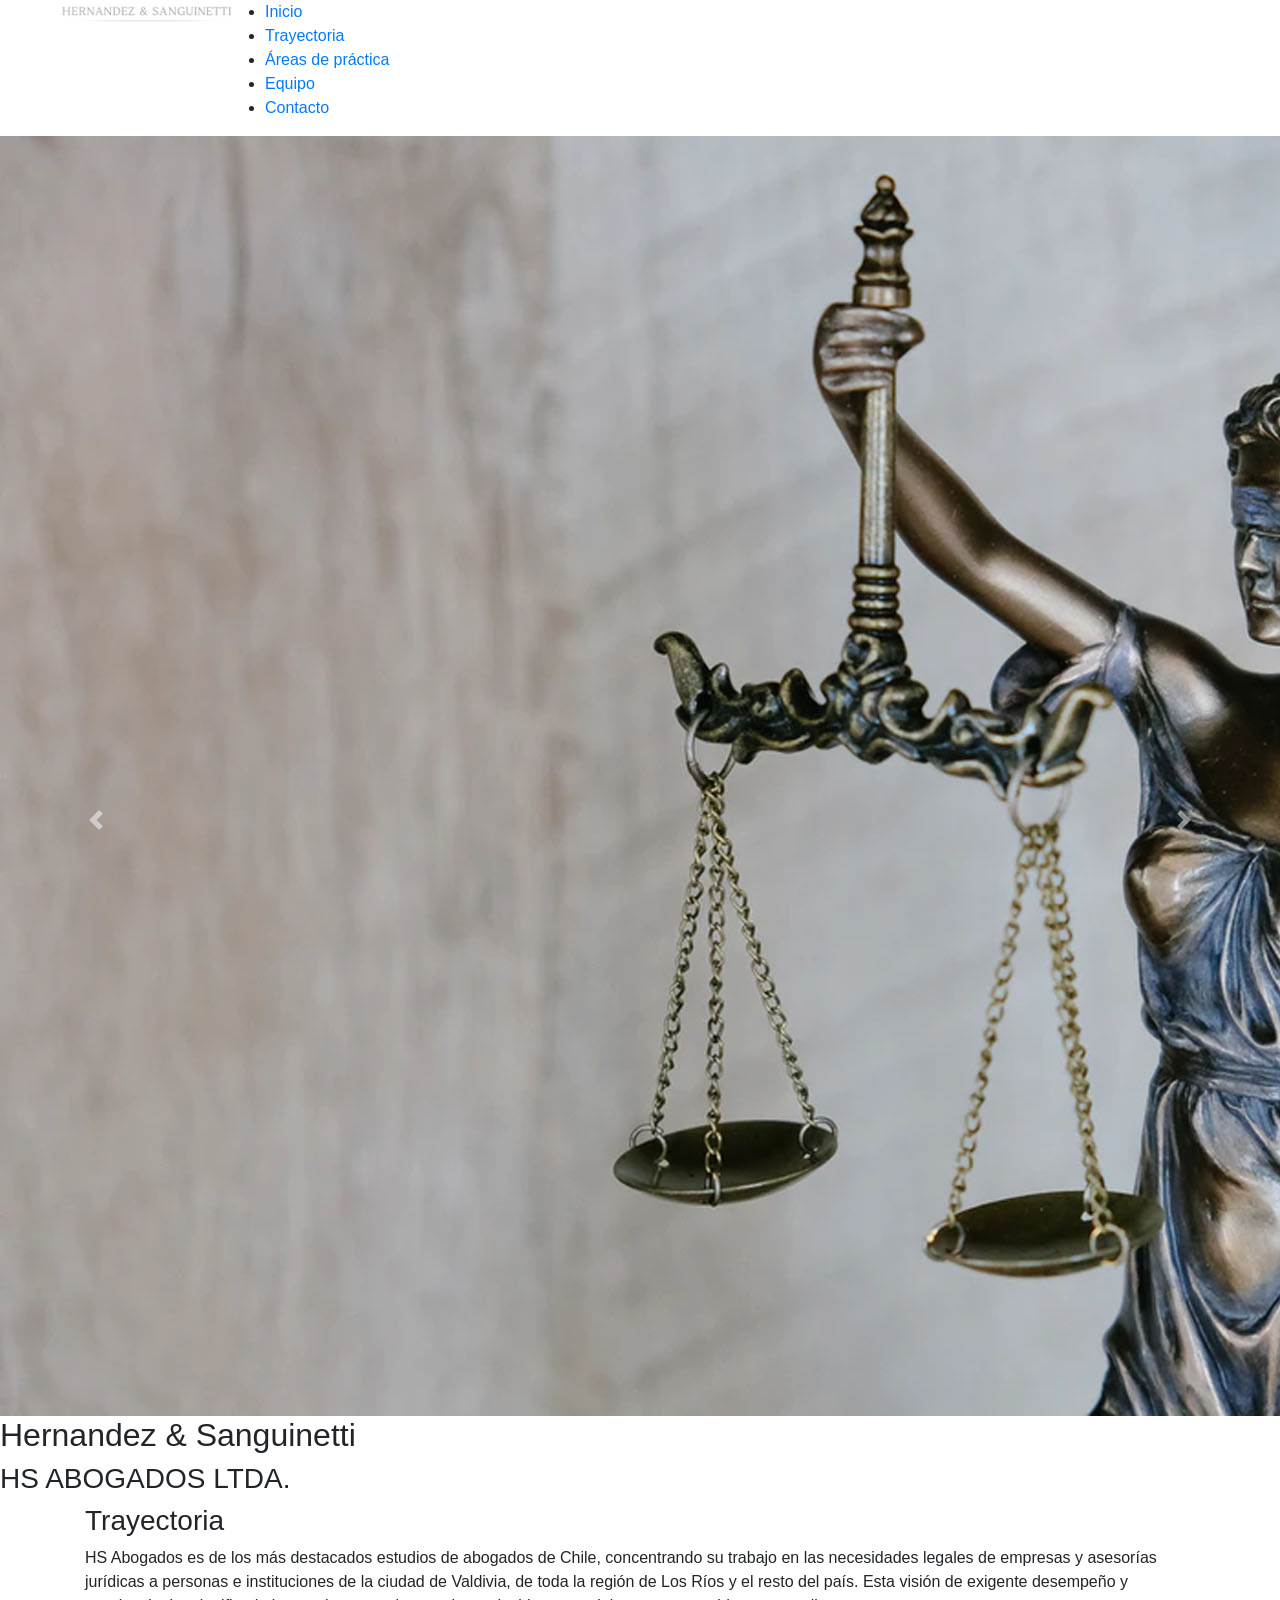
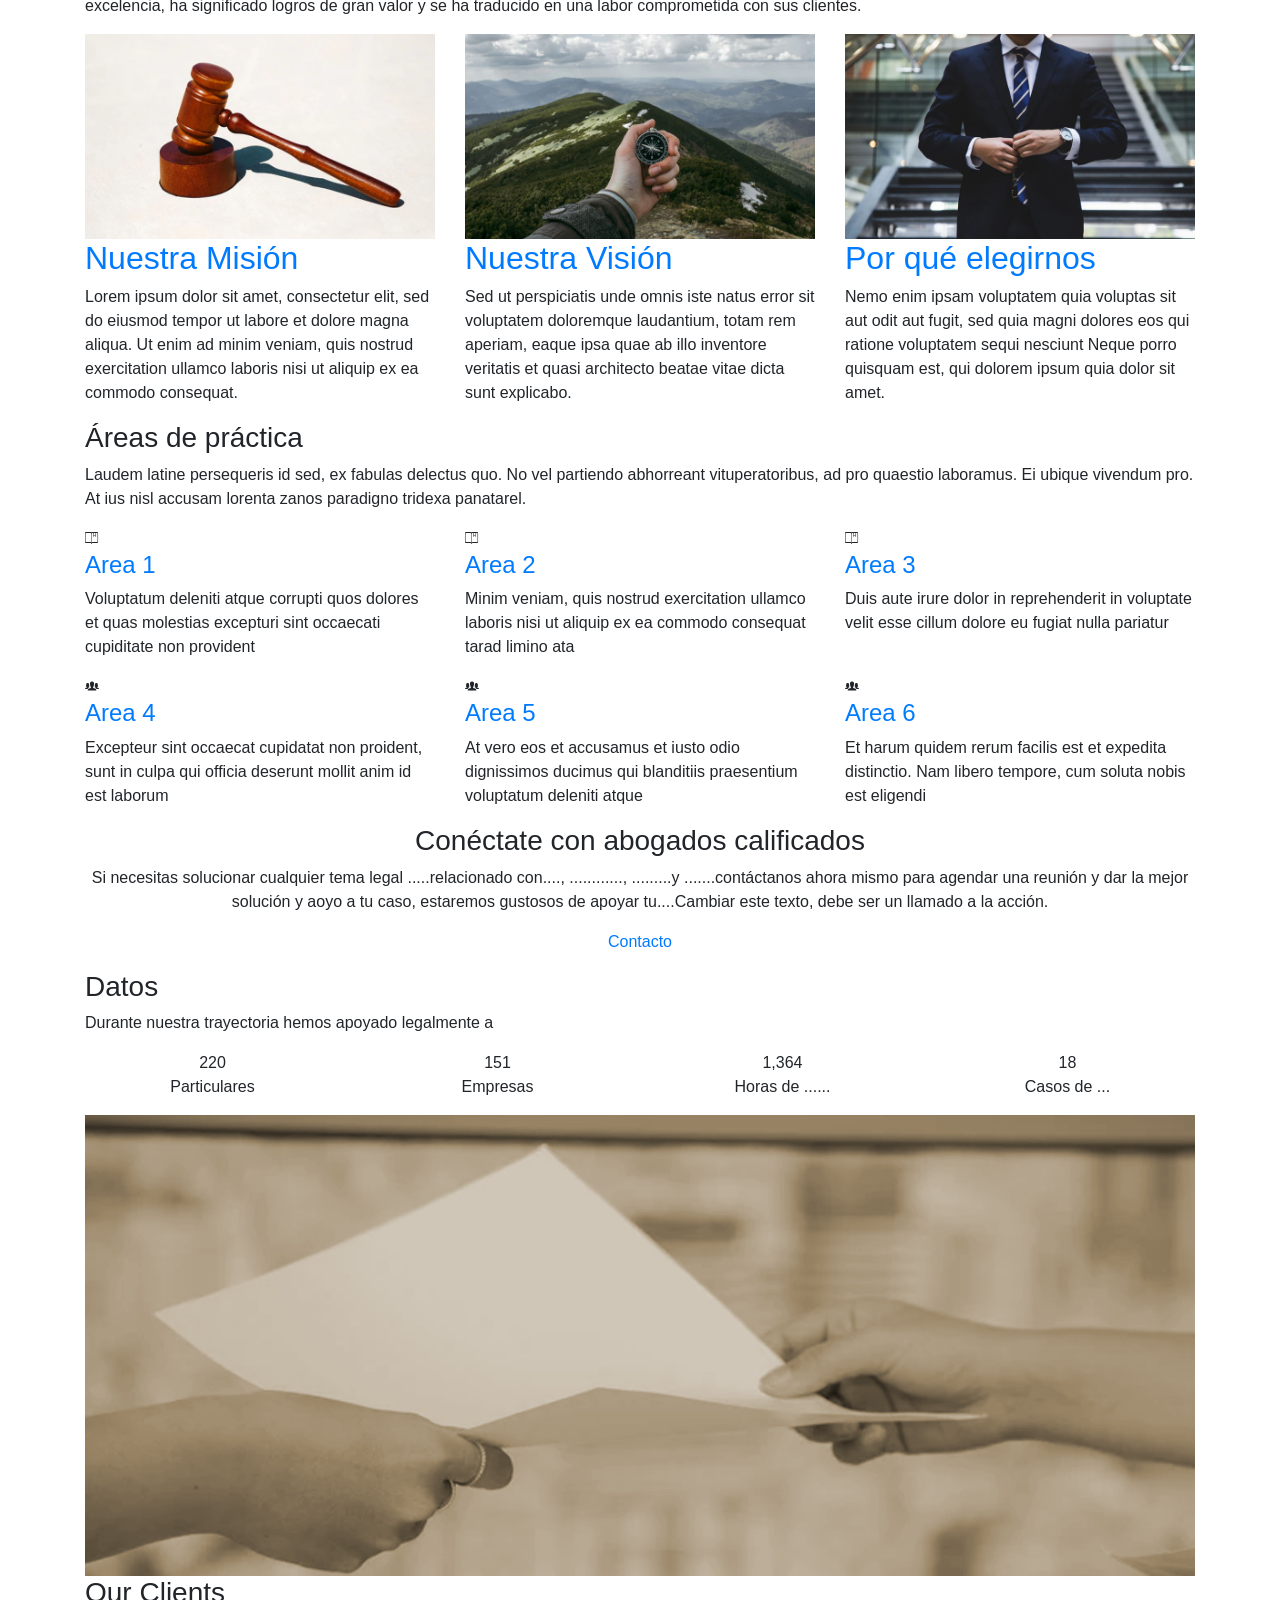
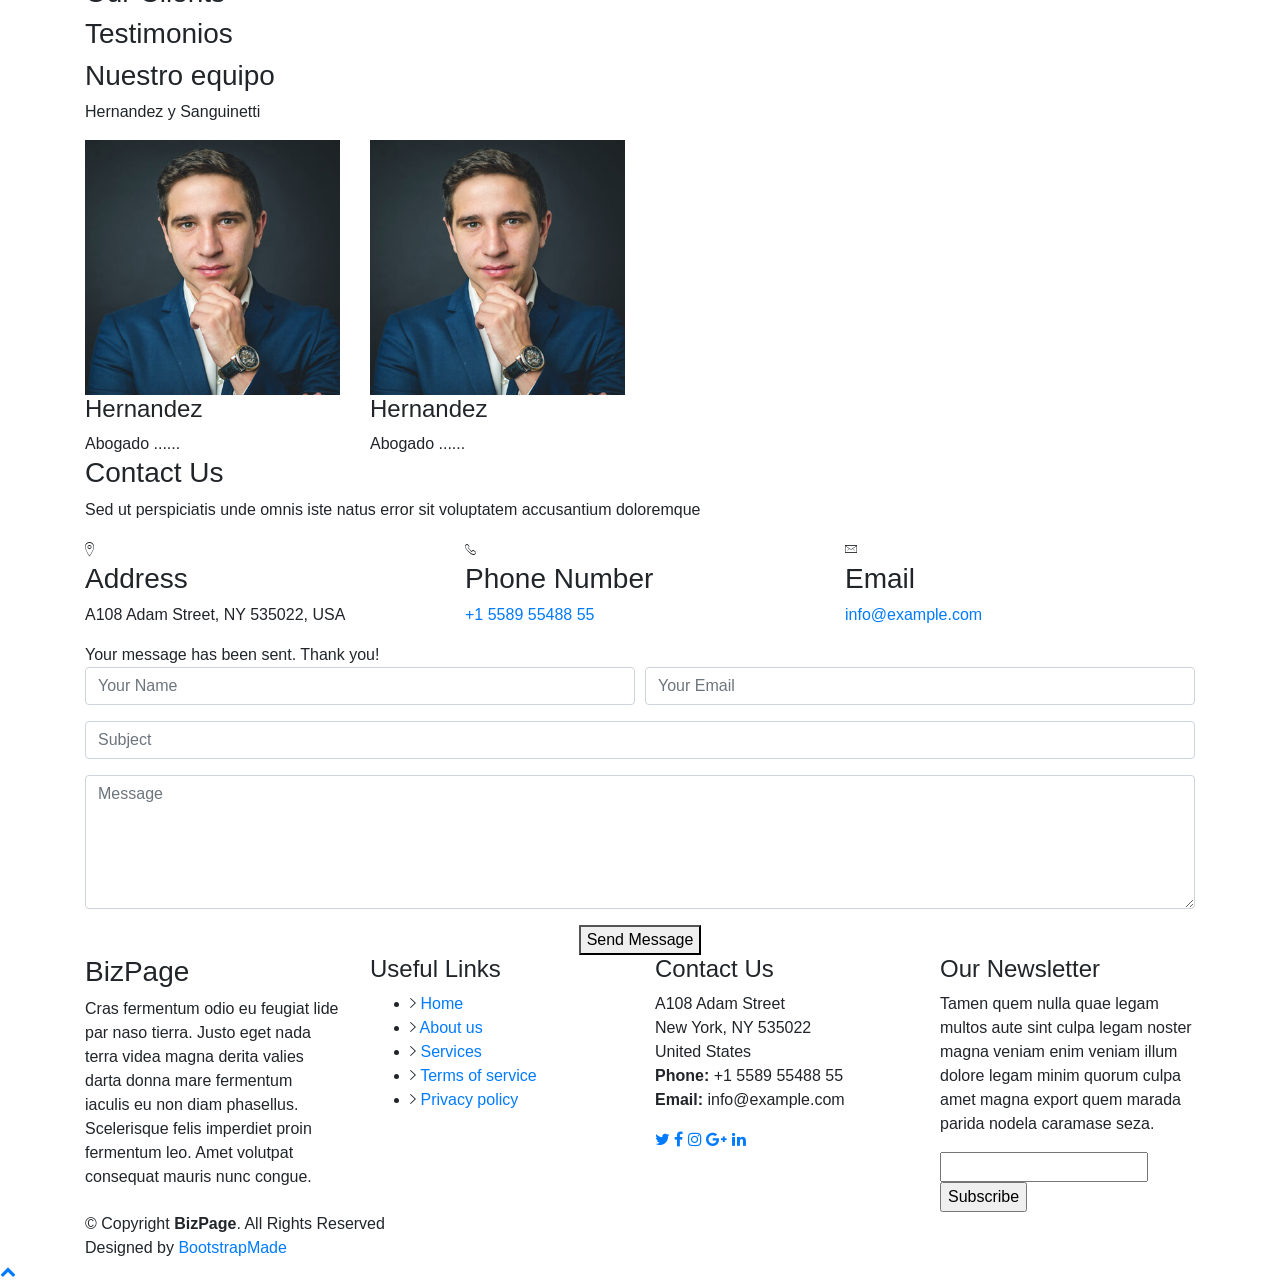
==== index.html @ 455e4428 "Add files via upload" ====
<!DOCTYPE html>
<html lang="en">
<head>
  <meta charset="utf-8">
  <title>HS ABOGADOS</title>
  <meta content="width=device-width, initial-scale=1.0" name="viewport">
  <meta content="" name="keywords">
  <meta content="" name="description">

  <!-- Favicons -->
  <link href="img/favicon.png" rel="icon">
  <link href="img/apple-touch-icon.png" rel="apple-touch-icon">

  <!-- Google Fonts -->
  <link href="https://fonts.googleapis.com/css?family=Open+Sans:300,300i,400,400i,700,700i|Montserrat:300,400,500,700" rel="stylesheet">

  <!-- Bootstrap CSS File -->
  <link href="lib/bootstrap/css/bootstrap.min.css" rel="stylesheet">

  <!-- Libraries CSS Files -->
  <link href="lib/font-awesome/css/font-awesome.min.css" rel="stylesheet">
  <link href="lib/animate/animate.min.css" rel="stylesheet">
  <link href="lib/ionicons/css/ionicons.min.css" rel="stylesheet">
  <link href="lib/owlcarousel/assets/owl.carousel.min.css" rel="stylesheet">
  <link href="lib/lightbox/css/lightbox.min.css" rel="stylesheet">

  <!-- Main Stylesheet File -->
  <link href="css/style.css" rel="stylesheet">

</head>

<body>

  <!--==========================
    Header
  ============================-->
  <header id="header">
    <div class="container-fluid">

      <div id="logo" class="pull-left">
        <a href="#intro"><img src="img/logoHSabogados_pngcol.png" alt="HS Abogados" title="HS Abogados" /></a>

      </div>

      <nav id="nav-menu-container">
        <ul class="nav-menu">
          <li class="menu-active"><a href="#intro">Inicio</a></li>
          <li><a href="#about">Trayectoria</a></li>
          <li><a href="#services">Áreas de práctica</a></li>
            <li><a href="#team">Equipo</a></li>
          <li><a href="#contact">Contacto</a></li>
        </ul>
      </nav><!-- #nav-menu-container -->
    </div>
  </header><!-- #header -->

  <!--==========================
    Intro Section
  ============================-->
  <section id="intro">
    <div class="intro-container">
      <div id="introCarousel" class="carousel  slide carousel-fade" data-ride="carousel">

        <ol class="carousel-indicators"></ol>

        <div class="carousel-inner" role="listbox">

          <div class="carousel-item active">
            <div class="carousel-background"><img src="img/intro-carousel/1.jpg" alt=""></div>
            <div class="carousel-container">
              <div class="carousel-content">
                <h2>Hernandez & Sanguinetti</h2>
                <h3>HS  ABOGADOS LTDA.</h3>

              </div>
            </div>
          </div>

          <div class="carousel-item">
            <div class="carousel-background"><img src="img/intro-carousel/2.jpg" alt=""></div>
            <div class="carousel-container">
              <div class="carousel-content">
                <h2>Servicios Legales</h2>
                <h3>Profesionales al servicio de su empresa, compromiso, seriedad y calidad.</h3>
              </div>
            </div>
          </div>

          <div class="carousel-item">
            <div class="carousel-background"><img src="img/intro-carousel/3.jpg" alt=""></div>
            <div class="carousel-container">
              <div class="carousel-content">
                <h2>Trabajemos juntos!</h2>
                <h3>Nuestra Experiencia y Profesionalismo a Su Disposición</h3>
              </div>
            </div>
          </div>

          <div class="carousel-item">
            <div class="carousel-background"><img src="img/intro-carousel/4.jpg" alt=""></div>
            <div class="carousel-container">
              <div class="carousel-content">
                <h2>Nosotros nos encargamos</h2>
                <h3>Conéctate con abogados calificados.</h3>

              </div>
            </div>
          </div>

          <div class="carousel-item">
            <div class="carousel-background"><img src="img/intro-carousel/5.jpg" alt=""></div>
            <div class="carousel-container">
              <div class="carousel-content">
                <h2>La Mejor Asesoría legal</h2>
                <h3>En Valivia</h3>

              </div>
            </div>
          </div>

        </div>

        <a class="carousel-control-prev" href="#introCarousel" role="button" data-slide="prev">
          <span class="carousel-control-prev-icon ion-chevron-left" aria-hidden="true"></span>
          <span class="sr-only">Previous</span>
        </a>

        <a class="carousel-control-next" href="#introCarousel" role="button" data-slide="next">
          <span class="carousel-control-next-icon ion-chevron-right" aria-hidden="true"></span>
          <span class="sr-only">Next</span>
        </a>

      </div>
    </div>
  </section><!-- #intro -->

  <main id="main">



    <!--==========================
      About Us Section
    ============================-->
    <section id="about">
      <div class="container">

        <header class="section-header">
          <h3>Trayectoria</h3>
          <p>HS Abogados es de los más destacados estudios de abogados de Chile, concentrando su trabajo en las necesidades legales de empresas y asesorías jurídicas a personas e instituciones de la ciudad de Valdivia, de toda la región de Los Ríos y el resto del país. Esta visión de exigente desempeño y excelencia, ha significado logros de gran valor y se ha traducido en una labor comprometida con sus clientes.</p>
        </header>

        <div class="row about-cols">

          <div class="col-md-4 wow fadeInUp">
            <div class="about-col">
              <div class="img">
                <img src="img/about-mission.jpg" alt="" class="img-fluid">
              </div>
              <h2 class="title"><a href="#">Nuestra Misión</a></h2>
              <p>
                Lorem ipsum dolor sit amet, consectetur elit, sed do eiusmod tempor ut labore et dolore magna aliqua. Ut enim ad minim veniam, quis nostrud exercitation ullamco laboris nisi ut aliquip ex ea commodo consequat.
              </p>
            </div>
          </div>

          <div class="col-md-4 wow fadeInUp" data-wow-delay="0.1s">
            <div class="about-col">
              <div class="img">
                <img src="img/about-plan.jpg" alt="" class="img-fluid">
              </div>
              <h2 class="title"><a href="#">Nuestra Visión</a></h2>
              <p>
                Sed ut perspiciatis unde omnis iste natus error sit voluptatem  doloremque laudantium, totam rem aperiam, eaque ipsa quae ab illo inventore veritatis et quasi architecto beatae vitae dicta sunt explicabo.
              </p>
            </div>
          </div>

          <div class="col-md-4 wow fadeInUp" data-wow-delay="0.2s">
            <div class="about-col">
              <div class="img">
                <img src="img/about-vision.jpg" alt="" class="img-fluid">

              </div>
              <h2 class="title"><a href="#">Por qué elegirnos</a></h2>
              <p>
                Nemo enim ipsam voluptatem quia voluptas sit aut odit aut fugit, sed quia magni dolores eos qui ratione voluptatem sequi nesciunt Neque porro quisquam est, qui dolorem ipsum quia dolor sit amet.
              </p>
            </div>
          </div>

        </div>

      </div>
    </section><!-- #about -->

    <!--==========================
      Services Section
    ============================-->
    <section id="services">
      <div class="container">

        <header class="section-header wow fadeInUp">
          <h3>Áreas de práctica</h3>
          <p>Laudem latine persequeris id sed, ex fabulas delectus quo. No vel partiendo abhorreant vituperatoribus, ad pro quaestio laboramus. Ei ubique vivendum pro. At ius nisl accusam lorenta zanos paradigno tridexa panatarel.</p>
        </header>

        <div class="row">

          <div class="col-lg-4 col-md-6 box wow bounceInUp" data-wow-duration="1.4s">
            <div class="icon"><i class="ion-ios-bookmarks-outline"></ion-icon></i></div>
            <h4 class="title"><a href="">Area 1</a></h4>
            <p class="description">Voluptatum deleniti atque corrupti quos dolores et quas molestias excepturi sint occaecati cupiditate non provident</p>
          </div>
          <div class="col-lg-4 col-md-6 box wow bounceInUp" data-wow-duration="1.4s">
            <div class="icon"><i class="ion-ios-bookmarks-outline"></i></div>
            <h4 class="title"><a href="">Area 2</a></h4>
            <p class="description">Minim veniam, quis nostrud exercitation ullamco laboris nisi ut aliquip ex ea commodo consequat tarad limino ata</p>
          </div>
          <div class="col-lg-4 col-md-6 box wow bounceInUp" data-wow-duration="1.4s">
            <div class="icon"><i class="ion-ios-bookmarks-outline"></i></div>
            <h4 class="title"><a href="">Area 3</a></h4>
            <p class="description">Duis aute irure dolor in reprehenderit in voluptate velit esse cillum dolore eu fugiat nulla pariatur</p>
          </div>
          <div class="col-lg-4 col-md-6 box wow bounceInUp" data-wow-delay="0.1s" data-wow-duration="1.4s">
              <div class="icon"><i class="ion-ios-people"></i></div>
            <h4 class="title"><a href="">Area 4</a></h4>
            <p class="description">Excepteur sint occaecat cupidatat non proident, sunt in culpa qui officia deserunt mollit anim id est laborum</p>
          </div>
          <div class="col-lg-4 col-md-6 box wow bounceInUp" data-wow-delay="0.1s" data-wow-duration="1.4s">
              <div class="icon"><i class="ion-ios-people"></i></div>
            <h4 class="title"><a href="">Area 5</a></h4>
            <p class="description">At vero eos et accusamus et iusto odio dignissimos ducimus qui blanditiis praesentium voluptatum deleniti atque</p>
          </div>
          <div class="col-lg-4 col-md-6 box wow bounceInUp" data-wow-delay="0.1s" data-wow-duration="1.4s">
            <div class="icon"><i class="ion-ios-people"></i></div>
            <h4 class="title"><a href="">Area 6</a></h4>
            <p class="description">Et harum quidem rerum facilis est et expedita distinctio. Nam libero tempore, cum soluta nobis est eligendi</p>
          </div>

        </div>

      </div>
    </section><!-- #services -->

    <!--==========================
      Call To Action Section
    ============================-->
    <section id="call-to-action" class="wow fadeIn">
      <div class="container text-center">
        <h3>Conéctate con abogados calificados</h3>
        <p> Si necesitas solucionar cualquier tema legal .....relacionado con...., ............, .........y .......contáctanos ahora mismo para agendar una reunión y dar la mejor solución y aoyo a tu caso, estaremos gustosos de apoyar tu....Cambiar este texto, debe ser un llamado a la acción. <p>
        <a class="cta-btn" href="#contact">Contacto</a>
      </div>
    </section><!-- #call-to-action -->


    <!--==========================
       Dtos Section
    ============================-->
    <section id="facts"  class="wow fadeIn">
      <div class="container">

        <header class="section-header">
          <h3>Datos</h3>
          <p>Durante nuestra trayectoria hemos apoyado legalmente a</p>
        </header>

        <div class="row counters">

  				<div class="col-lg-3 col-6 text-center">
            <span data-toggle="counter-up">220</span>
            <p>Particulares</p>
  				</div>

          <div class="col-lg-3 col-6 text-center">
            <span data-toggle="counter-up">151</span>
            <p>Empresas</p>
  				</div>

          <div class="col-lg-3 col-6 text-center">
            <span data-toggle="counter-up">1,364</span>
            <p>Horas de ......</p>
  				</div>

          <div class="col-lg-3 col-6 text-center">
            <span data-toggle="counter-up">18</span>
            <p>Casos de ...</p>
  				</div>

  			</div>

        <div class="facts-img">
          <img src="img/facts-img.png" alt="" class="img-fluid">
        </div>

      </div>
    </section><!-- #facts -->



    <!--==========================
      Clients Section
    ============================-->
    <section id="clients" class="wow fadeInUp">
      <div class="container">

        <header class="section-header">
          <h3>Our Clients</h3>
        </header>

        <div class="owl-carousel clients-carousel">
          <img src="img/clients/client-1.png" alt="">
          <img src="img/clients/client-2.png" alt="">
          <img src="img/clients/client-3.png" alt="">
          <img src="img/clients/client-4.png" alt="">
          <img src="img/clients/client-5.png" alt="">
          <img src="img/clients/client-6.png" alt="">
          <img src="img/clients/client-7.png" alt="">
          <img src="img/clients/client-8.png" alt="">
        </div>

      </div>
    </section><!-- #clients -->

    <!--==========================
      Clients Section
    ============================-->
    <section id="testimonials" class="section-bg wow fadeInUp">
      <div class="container">

        <header class="section-header">
          <h3>Testimonios</h3>
        </header>

        <div class="owl-carousel testimonials-carousel">

          <div class="testimonial-item">
            <img src="img/testimonial-1.jpg" class="testimonial-img" alt="">
            <h3>Cliente 1</h3>
            <h4>Profesión</h4>
            <p>
              <img src="img/quote-sign-left.png" class="quote-sign-left" alt="">
              Testimonio de cliente iaculis purus consequat sem cure digni ssim donec porttitora entum suscipit rhoncus. Accusantium quam, ultricies eget id, aliquam eget nibh et. Maecen aliquam, risus at semper.
              <img src="img/quote-sign-right.png" class="quote-sign-right" alt="">
            </p>
          </div>

          <div class="testimonial-item">
            <img src="img/testimonial-2.jpg" class="testimonial-img" alt="">
            <h3>Cliente 2</h3>
            <h4>actividad</h4>
            <p>
              <img src="img/quote-sign-left.png" class="quote-sign-left" alt="">
                Testimonio de cliente illum tamen malis malis eram quae irure esse labore quem cillum quid cillum eram malis quorum velit fore eram velit sunt aliqua noster fugiat irure amet legam anim culpa.
              <img src="img/quote-sign-right.png" class="quote-sign-right" alt="">
            </p>
          </div>

          <div class="testimonial-item">
            <img src="img/testimonial-3.jpg" class="testimonial-img" alt="">
            <h3>Cliente 3</h3>
            <h4>Actividad </h4>
            <p>
              <img src="img/quote-sign-left.png" class="quote-sign-left" alt="">
                Testimonio de cliente cillum quae magna enim sint quorum nulla quem veniam duis minim tempor labore quem eram duis noster aute amet eram fore quis sint minim.
              <img src="img/quote-sign-right.png" class="quote-sign-right" alt="">
            </p>
          </div>

          <div class="testimonial-item">
            <img src="img/testimonial-4.jpg" class="testimonial-img" alt="">
            <h3>Cliente 4</h3>
            <h4>Freelancer</h4>
            <p>
              <img src="img/quote-sign-left.png" class="quote-sign-left" alt="">
                Testimonio de cliente dolore dolor amet nulla culpa multos export minim fugiat minim velit minim dolor enim duis veniam ipsum anim magna sunt elit fore quem dolore labore illum veniam.
              <img src="img/quote-sign-right.png" class="quote-sign-right" alt="">
            </p>
          </div>

        </div>

      </div>
    </section><!-- #testimonials -->

    <!--==========================
      Team Section
    ============================-->
    <section id="team">
      <div class="container">
        <div class="section-header wow fadeInUp">
          <h3>Nuestro equipo</h3>
          <p>Hernandez y  Sanguinetti</p>
        </div>

        <div class="row">

          <div class="col-lg-3 col-md-12 wow fadeInUp">
            <div class="member">
              <img src="img/team-1.jpg" class="img-fluid" alt="">
              <div class="member-info">
                <div class="member-info-content">
                  <h4>Hernandez</h4>
                  <span>Abogado ......</span>
                  <div class="social">

                  </div>
                </div>
              </div>
            </div>
          </div>



                    <div class="col-lg-3 col-md-12 wow fadeInUp">
                      <div class="member">
                        <img src="img/team-1.jpg" class="img-fluid" alt="">
                        <div class="member-info">
                          <div class="member-info-content">
                            <h4>Hernandez</h4>
                            <span>Abogado ......</span>
                            <div class="social">

                            </div>
                          </div>
                        </div>
                      </div>
                    </div>
        </div>

      </div>
    </section><!-- #team -->

    <!--==========================
      Contact Section
    ============================-->
    <section id="contact" class="section-bg wow fadeInUp">
      <div class="container">

        <div class="section-header">
          <h3>Contact Us</h3>
          <p>Sed ut perspiciatis unde omnis iste natus error sit voluptatem accusantium doloremque</p>
        </div>

        <div class="row contact-info">

          <div class="col-md-4">
            <div class="contact-address">
              <i class="ion-ios-location-outline"></i>
              <h3>Address</h3>
              <address>A108 Adam Street, NY 535022, USA</address>
            </div>
          </div>

          <div class="col-md-4">
            <div class="contact-phone">
              <i class="ion-ios-telephone-outline"></i>
              <h3>Phone Number</h3>
              <p><a href="tel:+155895548855">+1 5589 55488 55</a></p>
            </div>
          </div>

          <div class="col-md-4">
            <div class="contact-email">
              <i class="ion-ios-email-outline"></i>
              <h3>Email</h3>
              <p><a href="mailto:info@example.com">info@example.com</a></p>
            </div>
          </div>

        </div>

        <div class="form">
          <div id="sendmessage">Your message has been sent. Thank you!</div>
          <div id="errormessage"></div>
          <form action="" method="post" role="form" class="contactForm">
            <div class="form-row">
              <div class="form-group col-md-6">
                <input type="text" name="name" class="form-control" id="name" placeholder="Your Name" data-rule="minlen:4" data-msg="Please enter at least 4 chars" />
                <div class="validation"></div>
              </div>
              <div class="form-group col-md-6">
                <input type="email" class="form-control" name="email" id="email" placeholder="Your Email" data-rule="email" data-msg="Please enter a valid email" />
                <div class="validation"></div>
              </div>
            </div>
            <div class="form-group">
              <input type="text" class="form-control" name="subject" id="subject" placeholder="Subject" data-rule="minlen:4" data-msg="Please enter at least 8 chars of subject" />
              <div class="validation"></div>
            </div>
            <div class="form-group">
              <textarea class="form-control" name="message" rows="5" data-rule="required" data-msg="Please write something for us" placeholder="Message"></textarea>
              <div class="validation"></div>
            </div>
            <div class="text-center"><button type="submit">Send Message</button></div>
          </form>
        </div>

      </div>
    </section><!-- #contact -->

  </main>

  <!--==========================
    Footer
  ============================-->
  <footer id="footer">
    <div class="footer-top">
      <div class="container">
        <div class="row">

          <div class="col-lg-3 col-md-6 footer-info">
            <h3>BizPage</h3>
            <p>Cras fermentum odio eu feugiat lide par naso tierra. Justo eget nada terra videa magna derita valies darta donna mare fermentum iaculis eu non diam phasellus. Scelerisque felis imperdiet proin fermentum leo. Amet volutpat consequat mauris nunc congue.</p>
          </div>

          <div class="col-lg-3 col-md-6 footer-links">
            <h4>Useful Links</h4>
            <ul>
              <li><i class="ion-ios-arrow-right"></i> <a href="#">Home</a></li>
              <li><i class="ion-ios-arrow-right"></i> <a href="#">About us</a></li>
              <li><i class="ion-ios-arrow-right"></i> <a href="#">Services</a></li>
              <li><i class="ion-ios-arrow-right"></i> <a href="#">Terms of service</a></li>
              <li><i class="ion-ios-arrow-right"></i> <a href="#">Privacy policy</a></li>
            </ul>
          </div>

          <div class="col-lg-3 col-md-6 footer-contact">
            <h4>Contact Us</h4>
            <p>
              A108 Adam Street <br>
              New York, NY 535022<br>
              United States <br>
              <strong>Phone:</strong> +1 5589 55488 55<br>
              <strong>Email:</strong> info@example.com<br>
            </p>

            <div class="social-links">
              <a href="#" class="twitter"><i class="fa fa-twitter"></i></a>
              <a href="#" class="facebook"><i class="fa fa-facebook"></i></a>
              <a href="#" class="instagram"><i class="fa fa-instagram"></i></a>
              <a href="#" class="google-plus"><i class="fa fa-google-plus"></i></a>
              <a href="#" class="linkedin"><i class="fa fa-linkedin"></i></a>
            </div>

          </div>

          <div class="col-lg-3 col-md-6 footer-newsletter">
            <h4>Our Newsletter</h4>
            <p>Tamen quem nulla quae legam multos aute sint culpa legam noster magna veniam enim veniam illum dolore legam minim quorum culpa amet magna export quem marada parida nodela caramase seza.</p>
            <form action="" method="post">
              <input type="email" name="email"><input type="submit"  value="Subscribe">
            </form>
          </div>

        </div>
      </div>
    </div>

    <div class="container">
      <div class="copyright">
        &copy; Copyright <strong>BizPage</strong>. All Rights Reserved
      </div>
      <div class="credits">
        <!--
          All the links in the footer should remain intact.
          You can delete the links only if you purchased the pro version.
          Licensing information: https://bootstrapmade.com/license/
          Purchase the pro version with working PHP/AJAX contact form: https://bootstrapmade.com/buy/?theme=BizPage
        -->
        Designed by <a href="https://bootstrapmade.com/">BootstrapMade</a>
      </div>
    </div>
  </footer><!-- #footer -->

  <a href="#" class="back-to-top"><i class="fa fa-chevron-up"></i></a>
  <!-- Uncomment below i you want to use a preloader -->
  <!-- <div id="preloader"></div> -->

  <!-- JavaScript Libraries -->
  <script src="lib/jquery/jquery.min.js"></script>
  <script src="lib/jquery/jquery-migrate.min.js"></script>
  <script src="lib/bootstrap/js/bootstrap.bundle.min.js"></script>
  <script src="lib/easing/easing.min.js"></script>
  <script src="lib/superfish/hoverIntent.js"></script>
  <script src="lib/superfish/superfish.min.js"></script>
  <script src="lib/wow/wow.min.js"></script>
  <script src="lib/waypoints/waypoints.min.js"></script>
  <script src="lib/counterup/counterup.min.js"></script>
  <script src="lib/owlcarousel/owl.carousel.min.js"></script>
  <script src="lib/isotope/isotope.pkgd.min.js"></script>
  <script src="lib/lightbox/js/lightbox.min.js"></script>
  <script src="lib/touchSwipe/jquery.touchSwipe.min.js"></script>
  <!-- Contact Form JavaScript File -->
  <script src="contactform/contactform.js"></script>

  <!-- Template Main Javascript File -->
  <script src="js/main.js"></script>

</body>
</html>
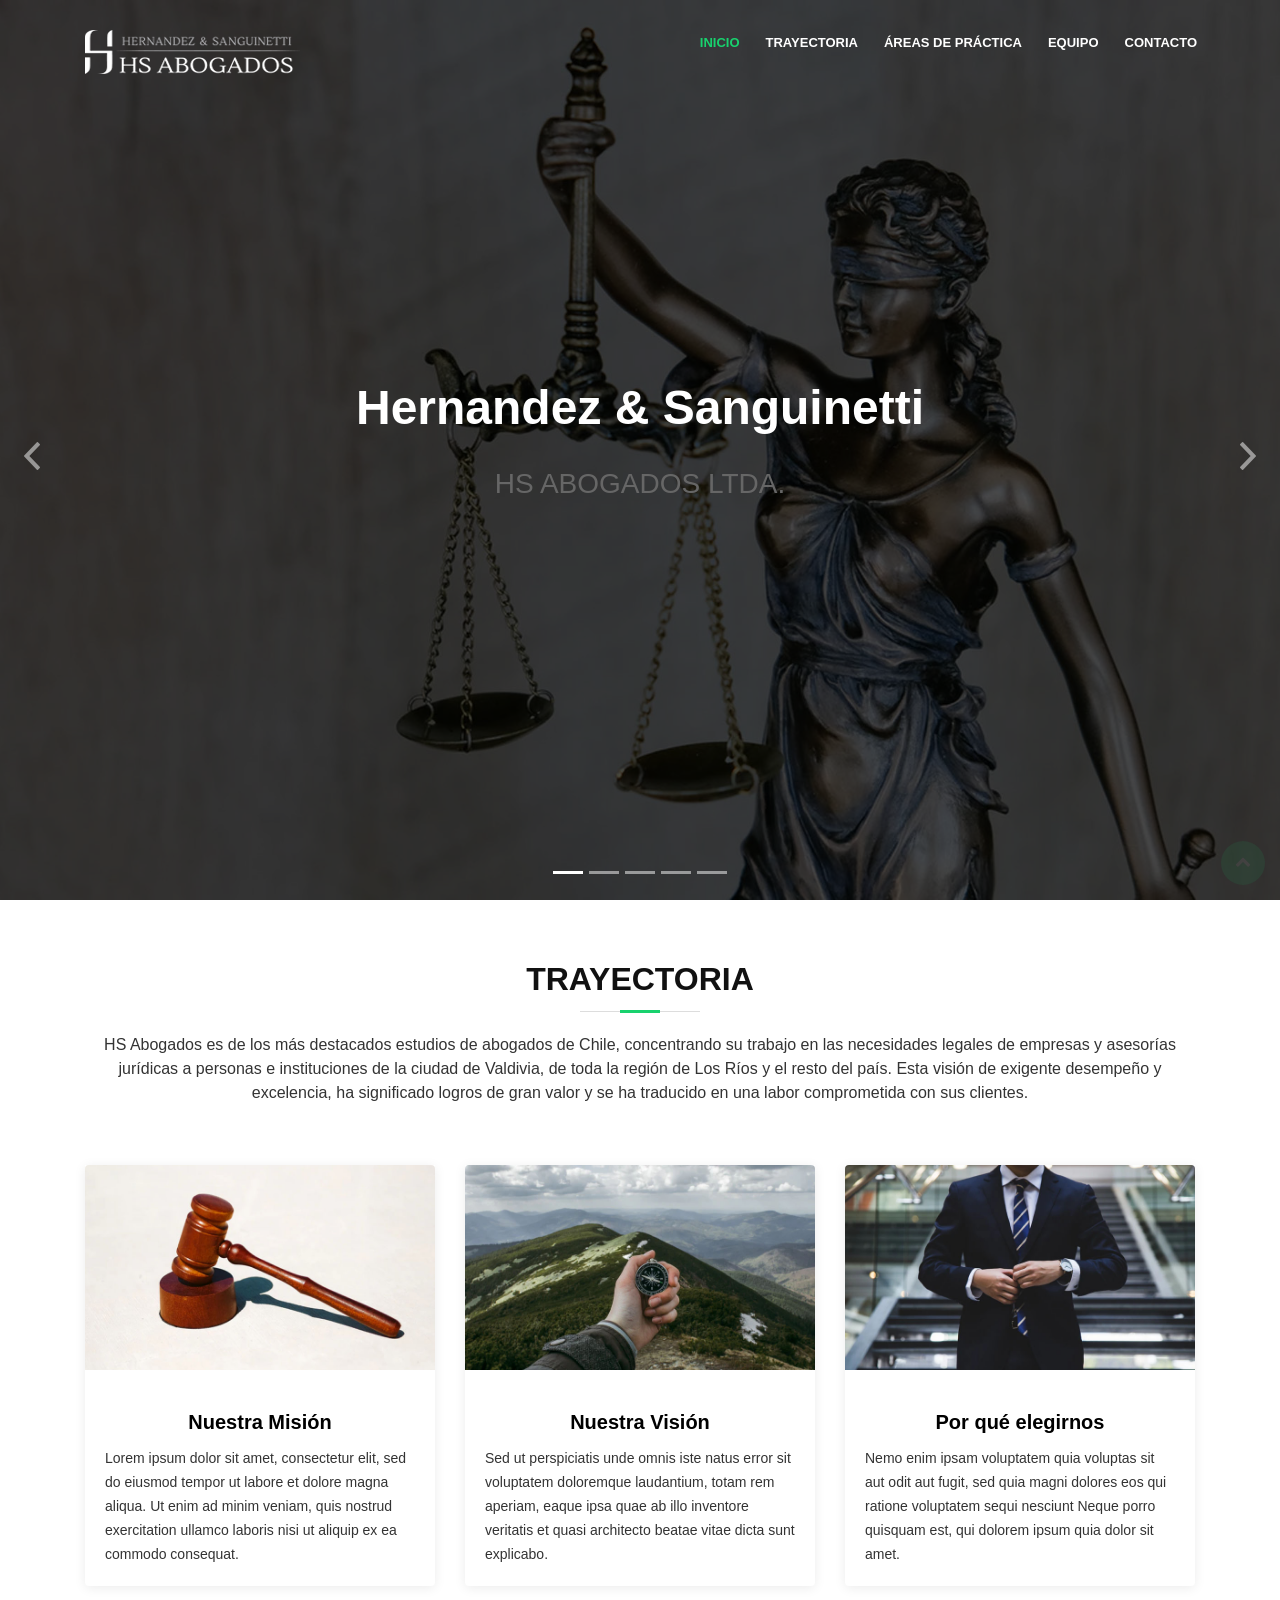
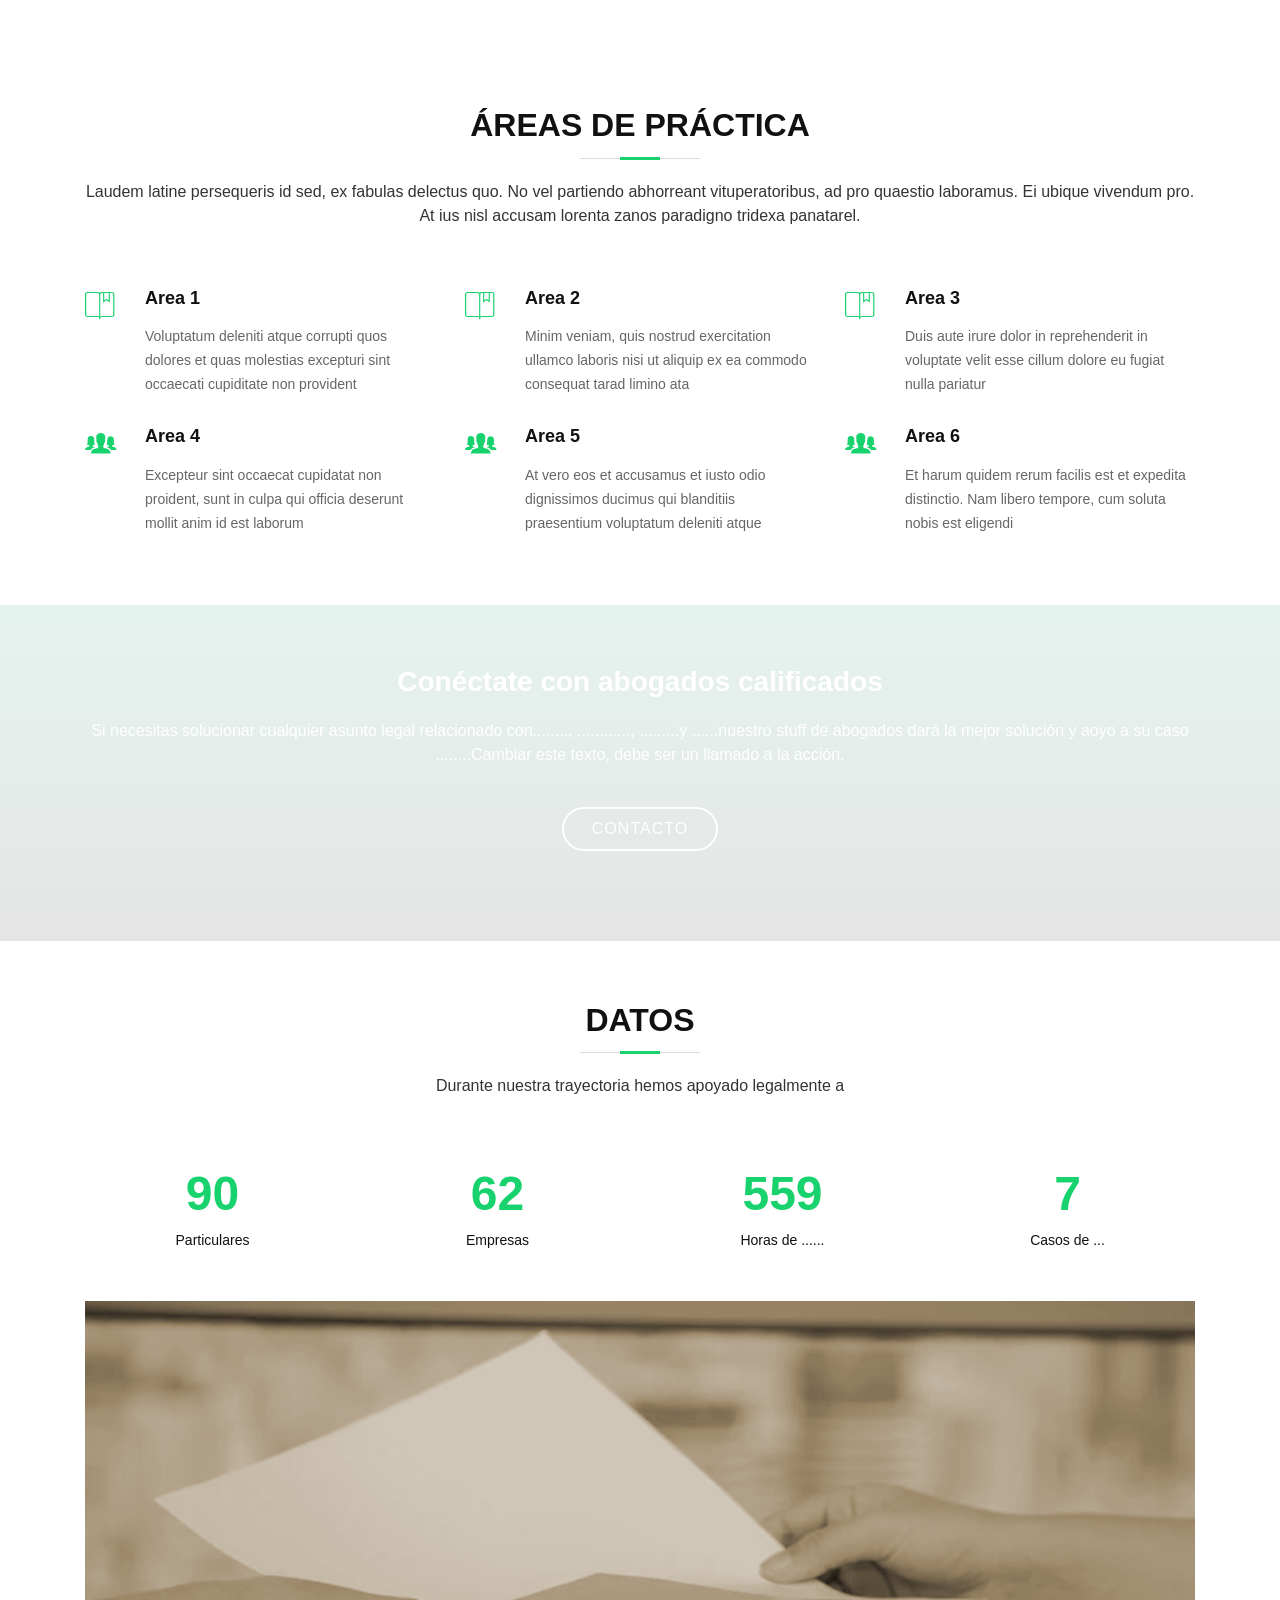
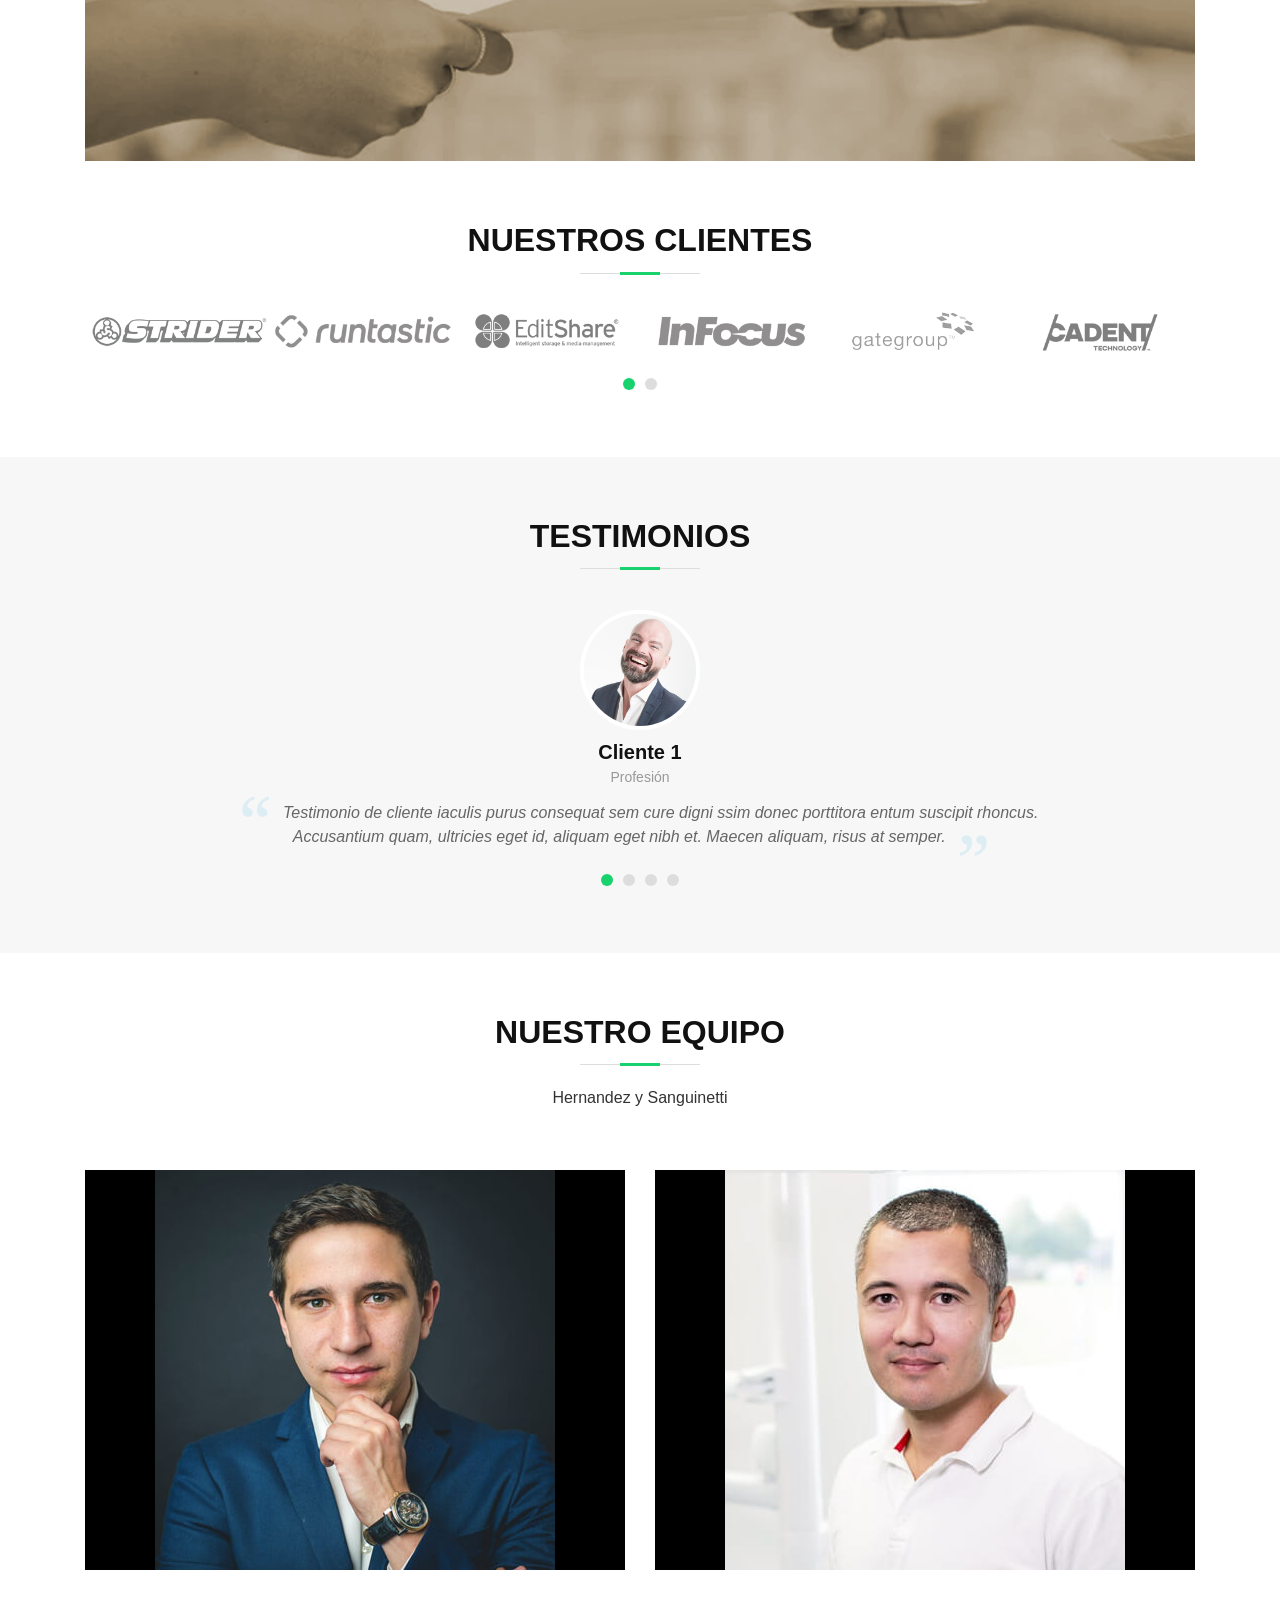
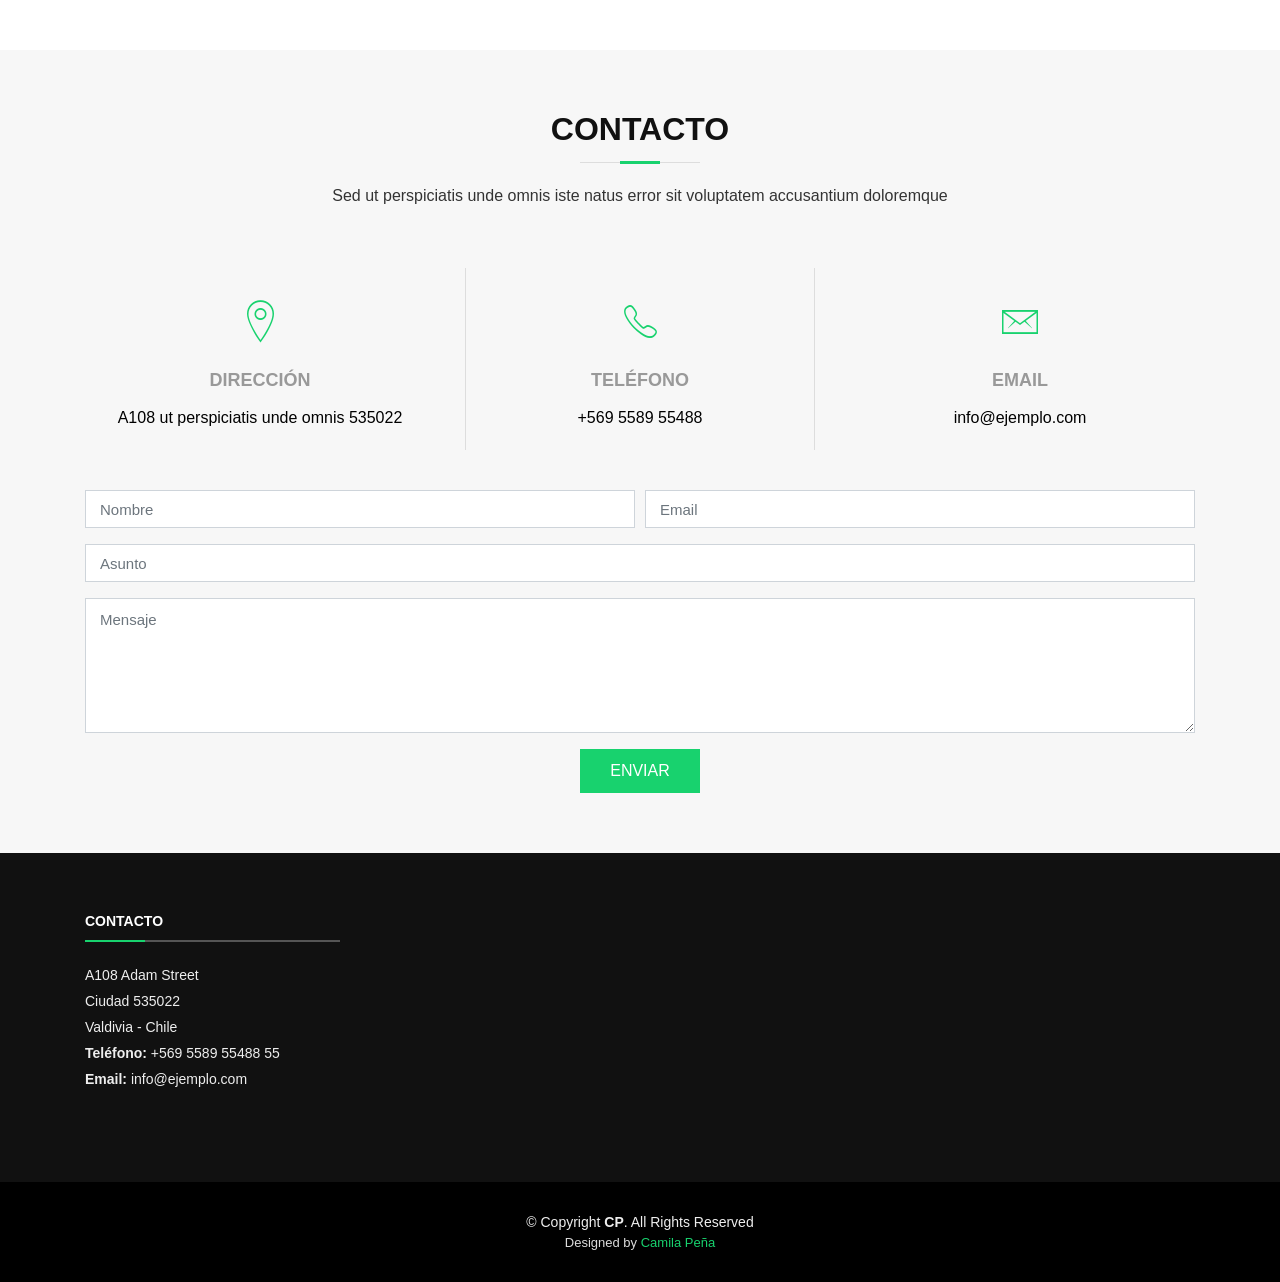
==== commit 72553cff: "Add files via upload" ====
--- a/index.html
+++ b/index.html
@@ -91,7 +91,7 @@
             <div class="carousel-container">
               <div class="carousel-content">
                 <h2>Trabajemos juntos!</h2>
-                <h3>Nuestra Experiencia y Profesionalismo a Su Disposición</h3>
+                <h3>Nuestra Experiencia y Profesionalismo a su Disposición</h3>
               </div>
             </div>
           </div>
@@ -112,7 +112,7 @@
             <div class="carousel-container">
               <div class="carousel-content">
                 <h2>La Mejor Asesoría legal</h2>
-                <h3>En Valivia</h3>
+                <h3>En Valdivia</h3>
 
               </div>
             </div>
@@ -248,7 +248,7 @@
     <section id="call-to-action" class="wow fadeIn">
       <div class="container text-center">
         <h3>Conéctate con abogados calificados</h3>
-        <p> Si necesitas solucionar cualquier tema legal .....relacionado con...., ............, .........y .......contáctanos ahora mismo para agendar una reunión y dar la mejor solución y aoyo a tu caso, estaremos gustosos de apoyar tu....Cambiar este texto, debe ser un llamado a la acción. <p>
+        <p> Si necesitas solucionar cualquier asunto legal relacionado con........, ............, .........y ......nuestro stuff de abogados dará la mejor solución y aoyo a su caso ........Cambiar este texto, debe ser un llamado a la acción. <p>
         <a class="cta-btn" href="#contact">Contacto</a>
       </div>
     </section><!-- #call-to-action -->
@@ -305,7 +305,7 @@
       <div class="container">
 
         <header class="section-header">
-          <h3>Our Clients</h3>
+          <h3>Nuestros Clientes</h3>
         </header>
 
         <div class="owl-carousel clients-carousel">
@@ -395,13 +395,13 @@
 
         <div class="row">
 
-          <div class="col-lg-3 col-md-12 wow fadeInUp">
+          <div class="col-lg-6 col-md-12 wow fadeInUp">
             <div class="member">
               <img src="img/team-1.jpg" class="img-fluid" alt="">
               <div class="member-info">
                 <div class="member-info-content">
-                  <h4>Hernandez</h4>
-                  <span>Abogado ......</span>
+                  <h4>XXXXXXXX Hernandez</h4>
+                <span>Abogado especialista en xxxxx <br>poner  reseña corta de ......</span>
                   <div class="social">
 
                   </div>
@@ -412,13 +412,13 @@
 
 
 
-                    <div class="col-lg-3 col-md-12 wow fadeInUp">
+                    <div class="col-lg-6 col-md-12 wow fadeInUp">
                       <div class="member">
-                        <img src="img/team-1.jpg" class="img-fluid" alt="">
+                        <img src="img/team-3.jpg" class="img-fluid" alt="">
                         <div class="member-info">
                           <div class="member-info-content">
-                            <h4>Hernandez</h4>
-                            <span>Abogado ......</span>
+                            <h4>XXXXXXXX Sanguinetti</h4>
+                            <span>Abogado especialista en xxxxx <br>poner  reseña corta......</span>
                             <div class="social">
 
                             </div>
@@ -438,7 +438,7 @@
       <div class="container">
 
         <div class="section-header">
-          <h3>Contact Us</h3>
+          <h3>Contacto</h3>
           <p>Sed ut perspiciatis unde omnis iste natus error sit voluptatem accusantium doloremque</p>
         </div>
 
@@ -447,16 +447,16 @@
           <div class="col-md-4">
             <div class="contact-address">
               <i class="ion-ios-location-outline"></i>
-              <h3>Address</h3>
-              <address>A108 Adam Street, NY 535022, USA</address>
+              <h3>Dirección</h3>
+              <address>A108 ut perspiciatis unde omnis 535022</address>
             </div>
           </div>
 
           <div class="col-md-4">
             <div class="contact-phone">
               <i class="ion-ios-telephone-outline"></i>
-              <h3>Phone Number</h3>
-              <p><a href="tel:+155895548855">+1 5589 55488 55</a></p>
+              <h3>Teléfono</h3>
+              <p><a href="tel:+155895548855">+569 5589 55488</a></p>
             </div>
           </div>
 
@@ -464,35 +464,35 @@
             <div class="contact-email">
               <i class="ion-ios-email-outline"></i>
               <h3>Email</h3>
-              <p><a href="mailto:info@example.com">info@example.com</a></p>
+              <p><a href="mailto:info@example.com">info@ejemplo.com</a></p>
             </div>
           </div>
 
         </div>
 
         <div class="form">
-          <div id="sendmessage">Your message has been sent. Thank you!</div>
+          <div id="sendmessage">Su mensaje ha sido enviado correctamente!</div>
           <div id="errormessage"></div>
           <form action="" method="post" role="form" class="contactForm">
             <div class="form-row">
               <div class="form-group col-md-6">
-                <input type="text" name="name" class="form-control" id="name" placeholder="Your Name" data-rule="minlen:4" data-msg="Please enter at least 4 chars" />
+                <input type="text" name="name" class="form-control" id="name" placeholder="Nombre" data-rule="minlen:4" data-msg="Please enter at least 4 chars" />
                 <div class="validation"></div>
               </div>
               <div class="form-group col-md-6">
-                <input type="email" class="form-control" name="email" id="email" placeholder="Your Email" data-rule="email" data-msg="Please enter a valid email" />
+                <input type="email" class="form-control" name="email" id="email" placeholder="Email" data-rule="email" data-msg="Por favor ingrese un correo válido" />
                 <div class="validation"></div>
               </div>
             </div>
             <div class="form-group">
-              <input type="text" class="form-control" name="subject" id="subject" placeholder="Subject" data-rule="minlen:4" data-msg="Please enter at least 8 chars of subject" />
+              <input type="text" class="form-control" name="subject" id="subject" placeholder="Asunto" data-rule="minlen:4" data-msg="Please enter at least 8 chars of subject" />
               <div class="validation"></div>
             </div>
             <div class="form-group">
-              <textarea class="form-control" name="message" rows="5" data-rule="required" data-msg="Please write something for us" placeholder="Message"></textarea>
+              <textarea class="form-control" name="message" rows="5" data-rule="required" data-msg="Please write something for us" placeholder="Mensaje"></textarea>
               <div class="validation"></div>
             </div>
-            <div class="text-center"><button type="submit">Send Message</button></div>
+            <div class="text-center"><button type="submit">ENVIAR</button></div>
           </form>
         </div>
 
@@ -509,49 +509,24 @@
       <div class="container">
         <div class="row">
 
-          <div class="col-lg-3 col-md-6 footer-info">
-            <h3>BizPage</h3>
-            <p>Cras fermentum odio eu feugiat lide par naso tierra. Justo eget nada terra videa magna derita valies darta donna mare fermentum iaculis eu non diam phasellus. Scelerisque felis imperdiet proin fermentum leo. Amet volutpat consequat mauris nunc congue.</p>
-          </div>
-
-          <div class="col-lg-3 col-md-6 footer-links">
-            <h4>Useful Links</h4>
-            <ul>
-              <li><i class="ion-ios-arrow-right"></i> <a href="#">Home</a></li>
-              <li><i class="ion-ios-arrow-right"></i> <a href="#">About us</a></li>
-              <li><i class="ion-ios-arrow-right"></i> <a href="#">Services</a></li>
-              <li><i class="ion-ios-arrow-right"></i> <a href="#">Terms of service</a></li>
-              <li><i class="ion-ios-arrow-right"></i> <a href="#">Privacy policy</a></li>
-            </ul>
-          </div>
+
+
 
           <div class="col-lg-3 col-md-6 footer-contact">
-            <h4>Contact Us</h4>
+            <h4>Contacto</h4>
             <p>
               A108 Adam Street <br>
-              New York, NY 535022<br>
-              United States <br>
-              <strong>Phone:</strong> +1 5589 55488 55<br>
-              <strong>Email:</strong> info@example.com<br>
+              Ciudad 535022<br>
+              Valdivia - Chile <br>
+              <strong>Teléfono:</strong> +569 5589 55488 55<br>
+              <strong>Email:</strong> info@ejemplo.com<br>
             </p>
 
-            <div class="social-links">
-              <a href="#" class="twitter"><i class="fa fa-twitter"></i></a>
-              <a href="#" class="facebook"><i class="fa fa-facebook"></i></a>
-              <a href="#" class="instagram"><i class="fa fa-instagram"></i></a>
-              <a href="#" class="google-plus"><i class="fa fa-google-plus"></i></a>
-              <a href="#" class="linkedin"><i class="fa fa-linkedin"></i></a>
-            </div>
-
-          </div>
-
-          <div class="col-lg-3 col-md-6 footer-newsletter">
-            <h4>Our Newsletter</h4>
-            <p>Tamen quem nulla quae legam multos aute sint culpa legam noster magna veniam enim veniam illum dolore legam minim quorum culpa amet magna export quem marada parida nodela caramase seza.</p>
-            <form action="" method="post">
-              <input type="email" name="email"><input type="submit"  value="Subscribe">
-            </form>
-          </div>
+
+
+          </div>
+
+
 
         </div>
       </div>
@@ -559,7 +534,7 @@
 
     <div class="container">
       <div class="copyright">
-        &copy; Copyright <strong>BizPage</strong>. All Rights Reserved
+        &copy; Copyright <strong>CP</strong>. All Rights Reserved
       </div>
       <div class="credits">
         <!--
@@ -568,7 +543,7 @@
           Licensing information: https://bootstrapmade.com/license/
           Purchase the pro version with working PHP/AJAX contact form: https://bootstrapmade.com/buy/?theme=BizPage
         -->
-        Designed by <a href="https://bootstrapmade.com/">BootstrapMade</a>
+        Designed by <a href="#">Camila Peña</a>
       </div>
     </div>
   </footer><!-- #footer -->
--- a/css/style.css
+++ b/css/style.css
@@ -0,0 +1,1582 @@
+/*
+  Theme Name: BizPage
+  Theme URL: https://bootstrapmade.com/bizpage-bootstrap-business-template/
+  Author: BootstrapMade.com
+  License: https://bootstrapmade.com/license/
+*/
+
+/*--------------------------------------------------------------
+# General
+--------------------------------------------------------------*/
+
+body {
+  background: #fff;
+  color: #666666;
+  font-family: "Open Sans", sans-serif;
+}
+
+a {
+  color: #18d26e;
+  transition: 0.5s;
+}
+
+a:hover,
+a:active,
+a:focus {
+  color: #18d36e;
+  outline: none;
+  text-decoration: none;
+}
+
+p {
+  padding: 0;
+  margin: 0 0 30px 0;
+}
+
+h1,
+h2,
+h3,
+h4,
+h5,
+h6 {
+  font-family: "Montserrat", sans-serif;
+  font-weight: 400;
+  margin: 0 0 20px 0;
+  padding: 0;
+}
+
+/* Back to top button */
+
+.back-to-top {
+  position: fixed;
+  display: none;
+  background: #18d26e;
+  color: #fff;
+  width: 44px;
+  height: 44px;
+  text-align: center;
+  line-height: 1;
+  font-size: 16px;
+  border-radius: 50%;
+  right: 15px;
+  bottom: 15px;
+  transition: background 0.5s;
+  z-index: 11;
+}
+
+.back-to-top i {
+  padding-top: 12px;
+  color: #fff;
+}
+
+/* Prelaoder */
+
+#preloader {
+  position: fixed;
+  top: 0;
+  left: 0;
+  right: 0;
+  bottom: 0;
+  z-index: 9999;
+  overflow: hidden;
+  background: #fff;
+}
+
+#preloader:before {
+  content: "";
+  position: fixed;
+  top: calc(50% - 30px);
+  left: calc(50% - 30px);
+  border: 6px solid #f2f2f2;
+  border-top: 6px solid #18d26e;
+  border-radius: 50%;
+  width: 60px;
+  height: 60px;
+  -webkit-animation: animate-preloader 1s linear infinite;
+  animation: animate-preloader 1s linear infinite;
+}
+
+@-webkit-keyframes animate-preloader {
+  0% {
+    -webkit-transform: rotate(0deg);
+    transform: rotate(0deg);
+  }
+
+  100% {
+    -webkit-transform: rotate(360deg);
+    transform: rotate(360deg);
+  }
+}
+
+@keyframes animate-preloader {
+  0% {
+    -webkit-transform: rotate(0deg);
+    transform: rotate(0deg);
+  }
+
+  100% {
+    -webkit-transform: rotate(360deg);
+    transform: rotate(360deg);
+  }
+}
+
+/*--------------------------------------------------------------
+# Header
+--------------------------------------------------------------*/
+
+#header {
+  padding: 30px 0;
+  height: 92px;
+  position: fixed;
+  left: 0;
+  top: 0;
+  right: 0;
+  transition: all 0.5s;
+  z-index: 997;
+}
+
+#header.header-scrolled {
+  background: rgba(0, 0, 0, 0.9);
+  padding: 20px 0;
+  height: 72px;
+  transition: all 0.5s;
+}
+
+#header #logo {
+  float: left;
+}
+
+#header #logo h1 {
+  font-size: 34px;
+  margin: 0;
+  padding: 0;
+  line-height: 1;
+  font-family: "Montserrat", sans-serif;
+  font-weight: 700;
+  letter-spacing: 3px;
+}
+
+#header #logo h1 a,
+#header #logo h1 a:hover {
+  color: #fff;
+  padding-left: 10px;
+  border-left: 4px solid #18d26e;
+}
+
+#header #logo img {
+  padding: 0;
+  margin: 0;
+}
+
+/*--------------------------------------------------------------
+# Intro Section
+--------------------------------------------------------------*/
+
+#intro {
+  display: table;
+  width: 100%;
+  height: 100vh;
+  background: #000;
+}
+
+#intro .carousel-item {
+  width: 100%;
+  height: 100vh;
+  background-size: cover;
+  background-position: center;
+  background-repeat: no-repeat;
+}
+
+#intro .carousel-item::before {
+  content: '';
+  background-color: rgba(0, 0, 0, 0.7);
+  position: absolute;
+  height: 100%;
+  width: 100%;
+  top: 0;
+  right: 0;
+  left: 0;
+  bottom: 0;
+}
+
+#intro .carousel-container {
+  display: -webkit-box;
+  display: -webkit-flex;
+  display: -ms-flexbox;
+  display: flex;
+  -webkit-box-pack: center;
+  -webkit-justify-content: center;
+  -ms-flex-pack: center;
+  justify-content: center;
+  -webkit-box-align: center;
+  -webkit-align-items: center;
+  -ms-flex-align: center;
+  align-items: center;
+  position: absolute;
+  bottom: 0;
+  top: 0;
+  left: 0;
+  right: 0;
+}
+
+#intro .carousel-background img {
+  max-width: 100%;
+}
+
+#intro .carousel-content {
+  text-align: center;
+}
+
+#intro h2 {
+  color: #fff;
+  margin-bottom: 30px;
+  font-size: 48px;
+  font-weight: 700;
+}
+
+#intro p {
+  width: 80%;
+  margin: 0 auto 30px auto;
+  color: #fff;
+}
+
+#intro .carousel-fade {
+  overflow: hidden;
+}
+
+#intro .carousel-fade .carousel-inner .carousel-item {
+  transition-property: opacity;
+}
+
+#intro .carousel-fade .carousel-inner .carousel-item,
+#intro .carousel-fade .carousel-inner .active.carousel-item-left,
+#intro .carousel-fade .carousel-inner .active.carousel-item-right {
+  opacity: 0;
+}
+
+#intro .carousel-fade .carousel-inner .active,
+#intro .carousel-fade .carousel-inner .carousel-item-next.carousel-item-left,
+#intro .carousel-fade .carousel-inner .carousel-item-prev.carousel-item-right {
+  opacity: 1;
+  transition: 0.5s;
+}
+
+#intro .carousel-fade .carousel-inner .carousel-item-next,
+#intro .carousel-fade .carousel-inner .carousel-item-prev,
+#intro .carousel-fade .carousel-inner .active.carousel-item-left,
+#intro .carousel-fade .carousel-inner .active.carousel-item-right {
+  left: 0;
+  -webkit-transform: translate3d(0, 0, 0);
+  transform: translate3d(0, 0, 0);
+}
+
+#intro .carousel-control-prev,
+#intro .carousel-control-next {
+  width: 10%;
+}
+
+#intro .carousel-control-next-icon,
+#intro .carousel-control-prev-icon {
+  background: none;
+  font-size: 32px;
+  line-height: 1;
+}
+
+#intro .carousel-indicators li {
+  cursor: pointer;
+}
+
+#intro .btn-get-started {
+  font-family: "Montserrat", sans-serif;
+  font-weight: 500;
+  font-size: 16px;
+  letter-spacing: 1px;
+  display: inline-block;
+  padding: 8px 32px;
+  border-radius: 50px;
+  transition: 0.5s;
+  margin: 10px;
+  color: #fff;
+  background: #18d26e;
+}
+
+#intro .btn-get-started:hover {
+  background: #fff;
+  color: #18d26e;
+}
+
+/*--------------------------------------------------------------
+# Navigation Menu
+--------------------------------------------------------------*/
+
+/* Nav Menu Essentials */
+
+.nav-menu,
+.nav-menu * {
+  margin: 0;
+  padding: 0;
+  list-style: none;
+}
+
+.nav-menu ul {
+  position: absolute;
+  display: none;
+  top: 100%;
+  left: 0;
+  z-index: 99;
+}
+
+.nav-menu li {
+  position: relative;
+  white-space: nowrap;
+}
+
+.nav-menu > li {
+  float: left;
+}
+
+.nav-menu li:hover > ul,
+.nav-menu li.sfHover > ul {
+  display: block;
+}
+
+.nav-menu ul ul {
+  top: 0;
+  left: 100%;
+}
+
+.nav-menu ul li {
+  min-width: 180px;
+}
+
+/* Nav Menu Arrows */
+
+.sf-arrows .sf-with-ul {
+  padding-right: 30px;
+}
+
+.sf-arrows .sf-with-ul:after {
+  content: "\f107";
+  position: absolute;
+  right: 15px;
+  font-family: FontAwesome;
+  font-style: normal;
+  font-weight: normal;
+}
+
+.sf-arrows ul .sf-with-ul:after {
+  content: "\f105";
+}
+
+/* Nav Meu Container */
+
+#nav-menu-container {
+  float: right;
+  margin: 0;
+}
+
+/* Nav Meu Styling */
+
+.nav-menu a {
+  padding: 0 8px 10px 8px;
+  text-decoration: none;
+  display: inline-block;
+  color: #fff;
+  font-family: "Montserrat", sans-serif;
+  font-weight: 700;
+  font-size: 13px;
+  text-transform: uppercase;
+  outline: none;
+}
+
+.nav-menu li:hover > a,
+.nav-menu > .menu-active > a {
+  color: #18d26e;
+}
+
+.nav-menu > li {
+  margin-left: 10px;
+}
+
+.nav-menu ul {
+  margin: 4px 0 0 0;
+  padding: 10px;
+  box-shadow: 0px 0px 30px rgba(127, 137, 161, 0.25);
+  background: #fff;
+}
+
+.nav-menu ul li {
+  transition: 0.3s;
+}
+
+.nav-menu ul li a {
+  padding: 10px;
+  color: #333;
+  transition: 0.3s;
+  display: block;
+  font-size: 13px;
+  text-transform: none;
+}
+
+.nav-menu ul li:hover > a {
+  color: #18d26e;
+}
+
+.nav-menu ul ul {
+  margin: 0;
+}
+
+/* Mobile Nav Toggle */
+
+#mobile-nav-toggle {
+  position: fixed;
+  right: 0;
+  top: 0;
+  z-index: 999;
+  margin: 20px 20px 0 0;
+  border: 0;
+  background: none;
+  font-size: 24px;
+  display: none;
+  transition: all 0.4s;
+  outline: none;
+  cursor: pointer;
+}
+
+#mobile-nav-toggle i {
+  color: #fff;
+}
+
+/* Mobile Nav Styling */
+
+#mobile-nav {
+  position: fixed;
+  top: 0;
+  padding-top: 18px;
+  bottom: 0;
+  z-index: 998;
+  background: rgba(0, 0, 0, 0.8);
+  left: -260px;
+  width: 260px;
+  overflow-y: auto;
+  transition: 0.4s;
+}
+
+#mobile-nav ul {
+  padding: 0;
+  margin: 0;
+  list-style: none;
+}
+
+#mobile-nav ul li {
+  position: relative;
+}
+
+#mobile-nav ul li a {
+  color: #fff;
+  font-size: 13px;
+  text-transform: uppercase;
+  overflow: hidden;
+  padding: 10px 22px 10px 15px;
+  position: relative;
+  text-decoration: none;
+  width: 100%;
+  display: block;
+  outline: none;
+  font-weight: 700;
+  font-family: "Montserrat", sans-serif;
+}
+
+#mobile-nav ul li a:hover {
+  color: #18d26e;
+}
+
+#mobile-nav ul li li {
+  padding-left: 30px;
+}
+
+#mobile-nav ul li.menu-active a {
+  color: #18d26e;
+}
+
+#mobile-nav ul .menu-has-children i {
+  position: absolute;
+  right: 0;
+  z-index: 99;
+  padding: 15px;
+  cursor: pointer;
+  color: #fff;
+}
+
+#mobile-nav ul .menu-has-children i.fa-chevron-up {
+  color: #18d26e;
+}
+
+#mobile-nav ul .menu-has-children li a {
+  text-transform: none;
+}
+
+#mobile-nav ul .menu-item-active {
+  color: #18d26e;
+}
+
+#mobile-body-overly {
+  width: 100%;
+  height: 100%;
+  z-index: 997;
+  top: 0;
+  left: 0;
+  position: fixed;
+  background: rgba(0, 0, 0, 0.7);
+  display: none;
+}
+
+/* Mobile Nav body classes */
+
+body.mobile-nav-active {
+  overflow: hidden;
+}
+
+body.mobile-nav-active #mobile-nav {
+  left: 0;
+}
+
+body.mobile-nav-active #mobile-nav-toggle {
+  color: #fff;
+}
+
+/*--------------------------------------------------------------
+# Sections
+--------------------------------------------------------------*/
+
+/* Sections Header
+--------------------------------*/
+
+.section-header h3 {
+  font-size: 32px;
+  color: #111;
+  text-transform: uppercase;
+  text-align: center;
+  font-weight: 700;
+  position: relative;
+  padding-bottom: 15px;
+}
+
+.section-header h3::before {
+  content: '';
+  position: absolute;
+  display: block;
+  width: 120px;
+  height: 1px;
+  background: #ddd;
+  bottom: 1px;
+  left: calc(50% - 60px);
+}
+
+.section-header h3::after {
+  content: '';
+  position: absolute;
+  display: block;
+  width: 40px;
+  height: 3px;
+  background: #18d26e;
+  bottom: 0;
+  left: calc(50% - 20px);
+}
+
+.section-header p {
+  text-align: center;
+  padding-bottom: 30px;
+  color: #333;
+}
+
+/* Section with background
+--------------------------------*/
+
+.section-bg {
+  background: #f7f7f7;
+}
+
+/* Featured Services Section
+--------------------------------*/
+
+#featured-services {
+  background: #000;
+}
+
+#featured-services .box {
+  padding: 30px 20px;
+}
+
+#featured-services .box-bg {
+  background-image: linear-gradient(0deg, #000000 0%, #242323 50%, #000000 100%);
+}
+
+#featured-services i {
+  color: #18d26e;
+  font-size: 48px;
+  display: inline-block;
+  line-height: 1;
+}
+
+#featured-services h4 {
+  font-weight: 400;
+  margin: 15px 0;
+  font-size: 18px;
+}
+
+#featured-services h4 a {
+  color: #fff;
+}
+
+#featured-services h4 a:hover {
+  color: #18d26e;
+}
+
+#featured-services p {
+  font-size: 14px;
+  line-height: 24px;
+  color: #fff;
+  margin-bottom: 0;
+}
+
+/* About Us Section
+--------------------------------*/
+
+#about {
+  background: url("../img/about-bg.jpg") center top no-repeat fixed;
+  background-size: cover;
+  padding: 60px 0 40px 0;
+  position: relative;
+}
+
+#about::before {
+  content: '';
+  position: absolute;
+  left: 0;
+  right: 0;
+  top: 0;
+  bottom: 0;
+  background: rgba(255, 255, 255, 0.92);
+  z-index: 9;
+}
+
+#about .container {
+  position: relative;
+  z-index: 10;
+}
+
+#about .about-col {
+  background: #fff;
+  border-radius: 0 0 4px 4px;
+  box-shadow: 0px 2px 12px rgba(0, 0, 0, 0.08);
+  margin-bottom: 20px;
+}
+
+#about .about-col .img {
+  position: relative;
+}
+
+#about .about-col .img img {
+  border-radius: 4px 4px 0 0;
+}
+
+#about .about-col .icon {
+  width: 64px;
+  height: 64px;
+  padding-top: 8px;
+  text-align: center;
+  position: absolute;
+  background-color: #18d26e;
+  border-radius: 50%;
+  text-align: center;
+  border: 4px solid #fff;
+  left: calc( 50% - 32px);
+  bottom: -30px;
+  transition: 0.3s;
+}
+
+#about .about-col i {
+  font-size: 36px;
+  line-height: 1;
+  color: #fff;
+  transition: 0.3s;
+}
+
+#about .about-col:hover .icon {
+  background-color: #fff;
+}
+
+#about .about-col:hover i {
+  color: #18d26e;
+}
+
+#about .about-col h2 {
+  color: #000;
+  text-align: center;
+  font-weight: 700;
+  font-size: 20px;
+  padding: 0;
+  margin: 40px 0 12px 0;
+}
+
+#about .about-col h2 a {
+  color: #000;
+}
+
+#about .about-col h2 a:hover {
+  color: #18d26e;
+}
+
+#about .about-col p {
+  font-size: 14px;
+  line-height: 24px;
+  color: #333;
+  margin-bottom: 0;
+  padding: 0 20px 20px 20px;
+}
+
+/* Services Section
+--------------------------------*/
+
+#services {
+  background: #fff;
+  background-size: cover;
+  padding: 60px 0 40px 0;
+}
+
+#services .box {
+  margin-bottom: 30px;
+}
+
+#services .icon {
+  float: left;
+}
+
+#services .icon i {
+  color: #18d26e;
+  font-size: 36px;
+  line-height: 1;
+  transition: 0.5s;
+}
+
+#services .title {
+  margin-left: 60px;
+  font-weight: 700;
+  margin-bottom: 15px;
+  font-size: 18px;
+}
+
+#services .title a {
+  color: #111;
+}
+
+#services .box:hover .title a {
+  color: #18d26e;
+}
+
+#services .description {
+  font-size: 14px;
+  margin-left: 60px;
+  line-height: 24px;
+  margin-bottom: 0;
+}
+
+/* Call To Action Section
+--------------------------------*/
+
+#call-to-action {
+  background: linear-gradient(rgba(0, 142, 99, 0.1), rgba(0, 0, 0, 0.1)), url(../img/call-to-action-bg.jpg) fixed center center;
+  background-size: cover;
+  padding: 60px 0;
+}
+
+#call-to-action h3 {
+  color: #fff;
+  font-size: 28px;
+  font-weight: 700;
+}
+
+#call-to-action p {
+  color: #fff;
+}
+
+#call-to-action .cta-btn {
+  font-family: "Montserrat", sans-serif;
+  text-transform: uppercase;
+  font-weight: 500;
+  font-size: 16px;
+  letter-spacing: 1px;
+  display: inline-block;
+  padding: 8px 28px;
+  border-radius: 25px;
+  transition: 0.5s;
+  margin-top: 10px;
+  border: 2px solid #fff;
+  color: #fff;
+}
+
+#call-to-action .cta-btn:hover {
+  background: #18d26e;
+  border: 2px solid #18d26e;
+}
+
+/* Call To Action Section
+--------------------------------*/
+
+#skills {
+  padding: 60px 0;
+}
+
+#skills .progress {
+  height: 35px;
+  margin-bottom: 10px;
+}
+
+#skills .progress .skill {
+  font-family: "Open Sans", sans-serif;
+  line-height: 35px;
+  padding: 0;
+  margin: 0 0 0 20px;
+  text-transform: uppercase;
+}
+
+#skills .progress .skill .val {
+  float: right;
+  font-style: normal;
+  margin: 0 20px 0 0;
+}
+
+#skills .progress-bar {
+  width: 1px;
+  text-align: left;
+  transition: .9s;
+}
+
+/* Facts Section
+--------------------------------*/
+
+#facts {
+  background: url("../img/facts-bg.jpg") center top no-repeat fixed;
+  background-size: cover;
+  padding: 60px 0 0 0;
+  position: relative;
+}
+
+#facts::before {
+  content: '';
+  position: absolute;
+  left: 0;
+  right: 0;
+  top: 0;
+  bottom: 0;
+  background: rgba(255, 255, 255, 0.88);
+  z-index: 9;
+}
+
+#facts .container {
+  position: relative;
+  z-index: 10;
+}
+
+#facts .counters span {
+  font-family: "Montserrat", sans-serif;
+  font-weight: bold;
+  font-size: 48px;
+  display: block;
+  color: #18d26e;
+}
+
+#facts .counters p {
+  padding: 0;
+  margin: 0 0 20px 0;
+  font-family: "Montserrat", sans-serif;
+  font-size: 14px;
+  color: #111;
+}
+
+#facts .facts-img {
+  text-align: center;
+  padding-top: 30px;
+}
+
+/* Portfolio Section
+--------------------------------*/
+
+#portfolio {
+  padding: 60px 0;
+}
+
+#portfolio #portfolio-flters {
+  padding: 0;
+  margin: 5px 0 35px 0;
+  list-style: none;
+  text-align: center;
+}
+
+#portfolio #portfolio-flters li {
+  cursor: pointer;
+  margin: 15px 15px 15px 0;
+  display: inline-block;
+  padding: 10px 20px;
+  font-size: 12px;
+  line-height: 20px;
+  color: #666666;
+  border-radius: 4px;
+  text-transform: uppercase;
+  background: #fff;
+  margin-bottom: 5px;
+  transition: all 0.3s ease-in-out;
+}
+
+#portfolio #portfolio-flters li:hover,
+#portfolio #portfolio-flters li.filter-active {
+  background: #18d26e;
+  color: #fff;
+}
+
+#portfolio #portfolio-flters li:last-child {
+  margin-right: 0;
+}
+
+#portfolio .portfolio-wrap {
+  box-shadow: 0px 2px 12px rgba(0, 0, 0, 0.08);
+  transition: 0.3s;
+}
+
+#portfolio .portfolio-wrap:hover {
+  box-shadow: 0px 4px 14px rgba(0, 0, 0, 0.16);
+}
+
+#portfolio .portfolio-item {
+  position: relative;
+  height: 360px;
+  overflow: hidden;
+}
+
+#portfolio .portfolio-item figure {
+  background: #000;
+  overflow: hidden;
+  height: 240px;
+  position: relative;
+  border-radius: 4px 4px 0 0;
+  margin: 0;
+}
+
+#portfolio .portfolio-item figure:hover img {
+  opacity: 0.4;
+  transition: 0.3s;
+}
+
+#portfolio .portfolio-item figure .link-preview,
+#portfolio .portfolio-item figure .link-details {
+  position: absolute;
+  display: inline-block;
+  opacity: 0;
+  line-height: 1;
+  text-align: center;
+  width: 36px;
+  height: 36px;
+  background: #fff;
+  border-radius: 50%;
+  transition: 0.2s linear;
+}
+
+#portfolio .portfolio-item figure .link-preview i,
+#portfolio .portfolio-item figure .link-details i {
+  padding-top: 6px;
+  font-size: 22px;
+  color: #333;
+}
+
+#portfolio .portfolio-item figure .link-preview:hover,
+#portfolio .portfolio-item figure .link-details:hover {
+  background: #18d26e;
+}
+
+#portfolio .portfolio-item figure .link-preview:hover i,
+#portfolio .portfolio-item figure .link-details:hover i {
+  color: #fff;
+}
+
+#portfolio .portfolio-item figure .link-preview {
+  left: calc(50% - 38px);
+  top: calc(50% - 18px);
+}
+
+#portfolio .portfolio-item figure .link-details {
+  right: calc(50% - 38px);
+  top: calc(50% - 18px);
+}
+
+#portfolio .portfolio-item figure:hover .link-preview {
+  opacity: 1;
+  left: calc(50% - 44px);
+}
+
+#portfolio .portfolio-item figure:hover .link-details {
+  opacity: 1;
+  right: calc(50% - 44px);
+}
+
+#portfolio .portfolio-item .portfolio-info {
+  background: #fff;
+  text-align: center;
+  padding: 30px;
+  height: 90px;
+  border-radius: 0 0 3px 3px;
+}
+
+#portfolio .portfolio-item .portfolio-info h4 {
+  font-size: 18px;
+  line-height: 1px;
+  font-weight: 700;
+  margin-bottom: 18px;
+  padding-bottom: 0;
+}
+
+#portfolio .portfolio-item .portfolio-info h4 a {
+  color: #333;
+}
+
+#portfolio .portfolio-item .portfolio-info h4 a:hover {
+  color: #18d26e;
+}
+
+#portfolio .portfolio-item .portfolio-info p {
+  padding: 0;
+  margin: 0;
+  color: #b8b8b8;
+  font-weight: 500;
+  font-size: 14px;
+  text-transform: uppercase;
+}
+
+/* Clients Section
+--------------------------------*/
+
+#clients {
+  padding: 60px 0;
+}
+
+#clients img {
+  max-width: 100%;
+  opacity: 0.5;
+  transition: 0.3s;
+  padding: 15px 0;
+}
+
+#clients img:hover {
+  opacity: 1;
+}
+
+#clients .owl-nav,
+#clients .owl-dots {
+  margin-top: 5px;
+  text-align: center;
+}
+
+#clients .owl-dot {
+  display: inline-block;
+  margin: 0 5px;
+  width: 12px;
+  height: 12px;
+  border-radius: 50%;
+  background-color: #ddd;
+}
+
+#clients .owl-dot.active {
+  background-color: #18d26e;
+}
+
+/* Testimonials Section
+--------------------------------*/
+
+#testimonials {
+  padding: 60px 0;
+}
+
+#testimonials .section-header {
+  margin-bottom: 40px;
+}
+
+#testimonials .testimonial-item {
+  text-align: center;
+}
+
+#testimonials .testimonial-item .testimonial-img {
+  width: 120px;
+  border-radius: 50%;
+  border: 4px solid #fff;
+  margin: 0 auto;
+}
+
+#testimonials .testimonial-item h3 {
+  font-size: 20px;
+  font-weight: bold;
+  margin: 10px 0 5px 0;
+  color: #111;
+}
+
+#testimonials .testimonial-item h4 {
+  font-size: 14px;
+  color: #999;
+  margin: 0 0 15px 0;
+}
+
+#testimonials .testimonial-item .quote-sign-left {
+  margin-top: -15px;
+  padding-right: 10px;
+  display: inline-block;
+  width: 37px;
+}
+
+#testimonials .testimonial-item .quote-sign-right {
+  margin-bottom: -15px;
+  padding-left: 10px;
+  display: inline-block;
+  max-width: 100%;
+  width: 37px;
+}
+
+#testimonials .testimonial-item p {
+  font-style: italic;
+  margin: 0 auto 15px auto;
+}
+
+#testimonials .owl-nav,
+#testimonials .owl-dots {
+  margin-top: 5px;
+  text-align: center;
+}
+
+#testimonials .owl-dot {
+  display: inline-block;
+  margin: 0 5px;
+  width: 12px;
+  height: 12px;
+  border-radius: 50%;
+  background-color: #ddd;
+}
+
+#testimonials .owl-dot.active {
+  background-color: #18d26e;
+}
+
+/* Team Section
+--------------------------------*/
+
+#team {
+  background: #fff;
+  padding: 60px 0;
+}
+
+#team .member {
+  text-align: center;
+  margin-bottom: 20px;
+  background: #000;
+  position: relative;
+}
+
+#team .member .member-info {
+  opacity: 0;
+  display: -webkit-box;
+  display: -webkit-flex;
+  display: -ms-flexbox;
+  display: flex;
+  -webkit-box-pack: center;
+  -webkit-justify-content: center;
+  -ms-flex-pack: center;
+  justify-content: center;
+  -webkit-box-align: center;
+  -webkit-align-items: center;
+  -ms-flex-align: center;
+  align-items: center;
+  position: absolute;
+  bottom: 0;
+  top: 0;
+  left: 0;
+  right: 0;
+  transition: 0.2s;
+}
+
+#team .member .member-info-content {
+  margin-top: -50px;
+  transition: margin 0.2s;
+}
+
+#team .member:hover .member-info {
+  background: rgba(0, 0, 0, 0.7);
+  opacity: 1;
+  transition: 0.4s;
+}
+
+#team .member:hover .member-info-content {
+  margin-top: 0;
+  transition: margin 0.4s;
+}
+
+#team .member h4 {
+  font-weight: 700;
+  margin-bottom: 2px;
+  font-size: 18px;
+  color: #fff;
+}
+
+#team .member span {
+  font-style: italic;
+  display: block;
+  font-size: 13px;
+  color: #fff;
+}
+
+#team .member .social {
+  margin-top: 15px;
+}
+
+#team .member .social a {
+  transition: none;
+  color: #fff;
+}
+
+#team .member .social a:hover {
+  color: #18d26e;
+}
+
+#team .member .social i {
+  font-size: 18px;
+  margin: 0 2px;
+}
+
+/* Contact Section
+--------------------------------*/
+
+#contact {
+  padding: 60px 0;
+}
+
+#contact .contact-info {
+  margin-bottom: 20px;
+  text-align: center;
+}
+
+#contact .contact-info i {
+  font-size: 48px;
+  display: inline-block;
+  margin-bottom: 10px;
+  color: #18d26e;
+}
+
+#contact .contact-info address,
+#contact .contact-info p {
+  margin-bottom: 0;
+  color: #000;
+}
+
+#contact .contact-info h3 {
+  font-size: 18px;
+  margin-bottom: 15px;
+  font-weight: bold;
+  text-transform: uppercase;
+  color: #999;
+}
+
+#contact .contact-info a {
+  color: #000;
+}
+
+#contact .contact-info a:hover {
+  color: #18d26e;
+}
+
+#contact .contact-address,
+#contact .contact-phone,
+#contact .contact-email {
+  margin-bottom: 20px;
+}
+
+#contact .form #sendmessage {
+  color: #18d26e;
+  border: 1px solid #18d26e;
+  display: none;
+  text-align: center;
+  padding: 15px;
+  font-weight: 600;
+  margin-bottom: 15px;
+}
+
+#contact .form #errormessage {
+  color: red;
+  display: none;
+  border: 1px solid red;
+  text-align: center;
+  padding: 15px;
+  font-weight: 600;
+  margin-bottom: 15px;
+}
+
+#contact .form #sendmessage.show,
+#contact .form #errormessage.show,
+#contact .form .show {
+  display: block;
+}
+
+#contact .form .validation {
+  color: red;
+  display: none;
+  margin: 0 0 20px;
+  font-weight: 400;
+  font-size: 13px;
+}
+
+#contact .form input,
+#contact .form textarea {
+  padding: 10px 14px;
+  border-radius: 0;
+  box-shadow: none;
+  font-size: 15px;
+}
+
+#contact .form button[type="submit"] {
+  background: #18d26e;
+  border: 0;
+  padding: 10px 30px;
+  color: #fff;
+  transition: 0.4s;
+  cursor: pointer;
+}
+
+#contact .form button[type="submit"]:hover {
+  background: #13a456;
+}
+
+/*--------------------------------------------------------------
+# Footer
+--------------------------------------------------------------*/
+
+#footer {
+  background: #000;
+  padding: 0 0 30px 0;
+  color: #eee;
+  font-size: 14px;
+}
+
+#footer .footer-top {
+  background: #111;
+  padding: 60px 0 30px 0;
+}
+
+#footer .footer-top .footer-info {
+  margin-bottom: 30px;
+}
+
+#footer .footer-top .footer-info h3 {
+  font-size: 34px;
+  margin: 0 0 20px 0;
+  padding: 2px 0 2px 10px;
+  line-height: 1;
+  font-family: "Montserrat", sans-serif;
+  font-weight: 700;
+  letter-spacing: 3px;
+  border-left: 4px solid #18d26e;
+}
+
+#footer .footer-top .footer-info p {
+  font-size: 14px;
+  line-height: 24px;
+  margin-bottom: 0;
+  font-family: "Montserrat", sans-serif;
+  color: #eee;
+}
+
+#footer .footer-top .social-links a {
+  font-size: 18px;
+  display: inline-block;
+  background: #333;
+  color: #eee;
+  line-height: 1;
+  padding: 8px 0;
+  margin-right: 4px;
+  border-radius: 50%;
+  text-align: center;
+  width: 36px;
+  height: 36px;
+  transition: 0.3s;
+}
+
+#footer .footer-top .social-links a:hover {
+  background: #18d26e;
+  color: #fff;
+}
+
+#footer .footer-top h4 {
+  font-size: 14px;
+  font-weight: bold;
+  color: #fff;
+  text-transform: uppercase;
+  position: relative;
+  padding-bottom: 12px;
+}
+
+#footer .footer-top h4::before,
+#footer .footer-top h4::after {
+  content: '';
+  position: absolute;
+  left: 0;
+  bottom: 0;
+  height: 2px;
+}
+
+#footer .footer-top h4::before {
+  right: 0;
+  background: #555;
+}
+
+#footer .footer-top h4::after {
+  background: #18d26e;
+  width: 60px;
+}
+
+#footer .footer-top .footer-links {
+  margin-bottom: 30px;
+}
+
+#footer .footer-top .footer-links ul {
+  list-style: none;
+  padding: 0;
+  margin: 0;
+}
+
+#footer .footer-top .footer-links ul i {
+  padding-right: 8px;
+  color: #ddd;
+}
+
+#footer .footer-top .footer-links ul li {
+  border-bottom: 1px solid #333;
+  padding: 10px 0;
+}
+
+#footer .footer-top .footer-links ul li:first-child {
+  padding-top: 0;
+}
+
+#footer .footer-top .footer-links ul a {
+  color: #eee;
+}
+
+#footer .footer-top .footer-links ul a:hover {
+  color: #18d26e;
+}
+
+#footer .footer-top .footer-contact {
+  margin-bottom: 30px;
+}
+
+#footer .footer-top .footer-contact p {
+  line-height: 26px;
+}
+
+#footer .footer-top .footer-newsletter {
+  margin-bottom: 30px;
+}
+
+#footer .footer-top .footer-newsletter input[type="email"] {
+  border: 0;
+  padding: 6px 8px;
+  width: 65%;
+}
+
+#footer .footer-top .footer-newsletter input[type="submit"] {
+  background: #18d26e;
+  border: 0;
+  width: 35%;
+  padding: 6px 0;
+  text-align: center;
+  color: #fff;
+  transition: 0.3s;
+  cursor: pointer;
+}
+
+#footer .footer-top .footer-newsletter input[type="submit"]:hover {
+  background: #13a456;
+}
+
+#footer .copyright {
+  text-align: center;
+  padding-top: 30px;
+}
+
+#footer .credits {
+  text-align: center;
+  font-size: 13px;
+  color: #ddd;
+}
+
+/*--------------------------------------------------------------
+# Responsive Media Queries
+--------------------------------------------------------------*/
+
+@media (min-width: 768px) {
+  #contact .contact-address,
+  #contact .contact-phone,
+  #contact .contact-email {
+    padding: 20px 0;
+  }
+
+  #contact .contact-phone {
+    border-left: 1px solid #ddd;
+    border-right: 1px solid #ddd;
+  }
+}
+
+@media (min-width: 992px) {
+  #testimonials .testimonial-item p {
+    width: 80%;
+  }
+}
+
+@media (min-width: 1024px) {
+  #header #logo {
+    padding-left: 60px;
+  }
+
+  #intro p {
+    width: 60%;
+  }
+
+  #intro .carousel-control-prev,
+  #intro .carousel-control-next {
+    width: 5%;
+  }
+
+  #nav-menu-container {
+    padding-right: 60px;
+  }
+}
+
+@media (max-width: 768px) {
+  .back-to-top {
+    bottom: 15px;
+  }
+
+  #header #logo h1 {
+    font-size: 28px;
+  }
+
+  #header #logo img {
+    max-height: 40px;
+  }
+
+  #intro h2 {
+    font-size: 28px;
+  }
+
+  #nav-menu-container {
+    display: none;
+  }
+
+  #mobile-nav-toggle {
+    display: inline;
+  }
+}
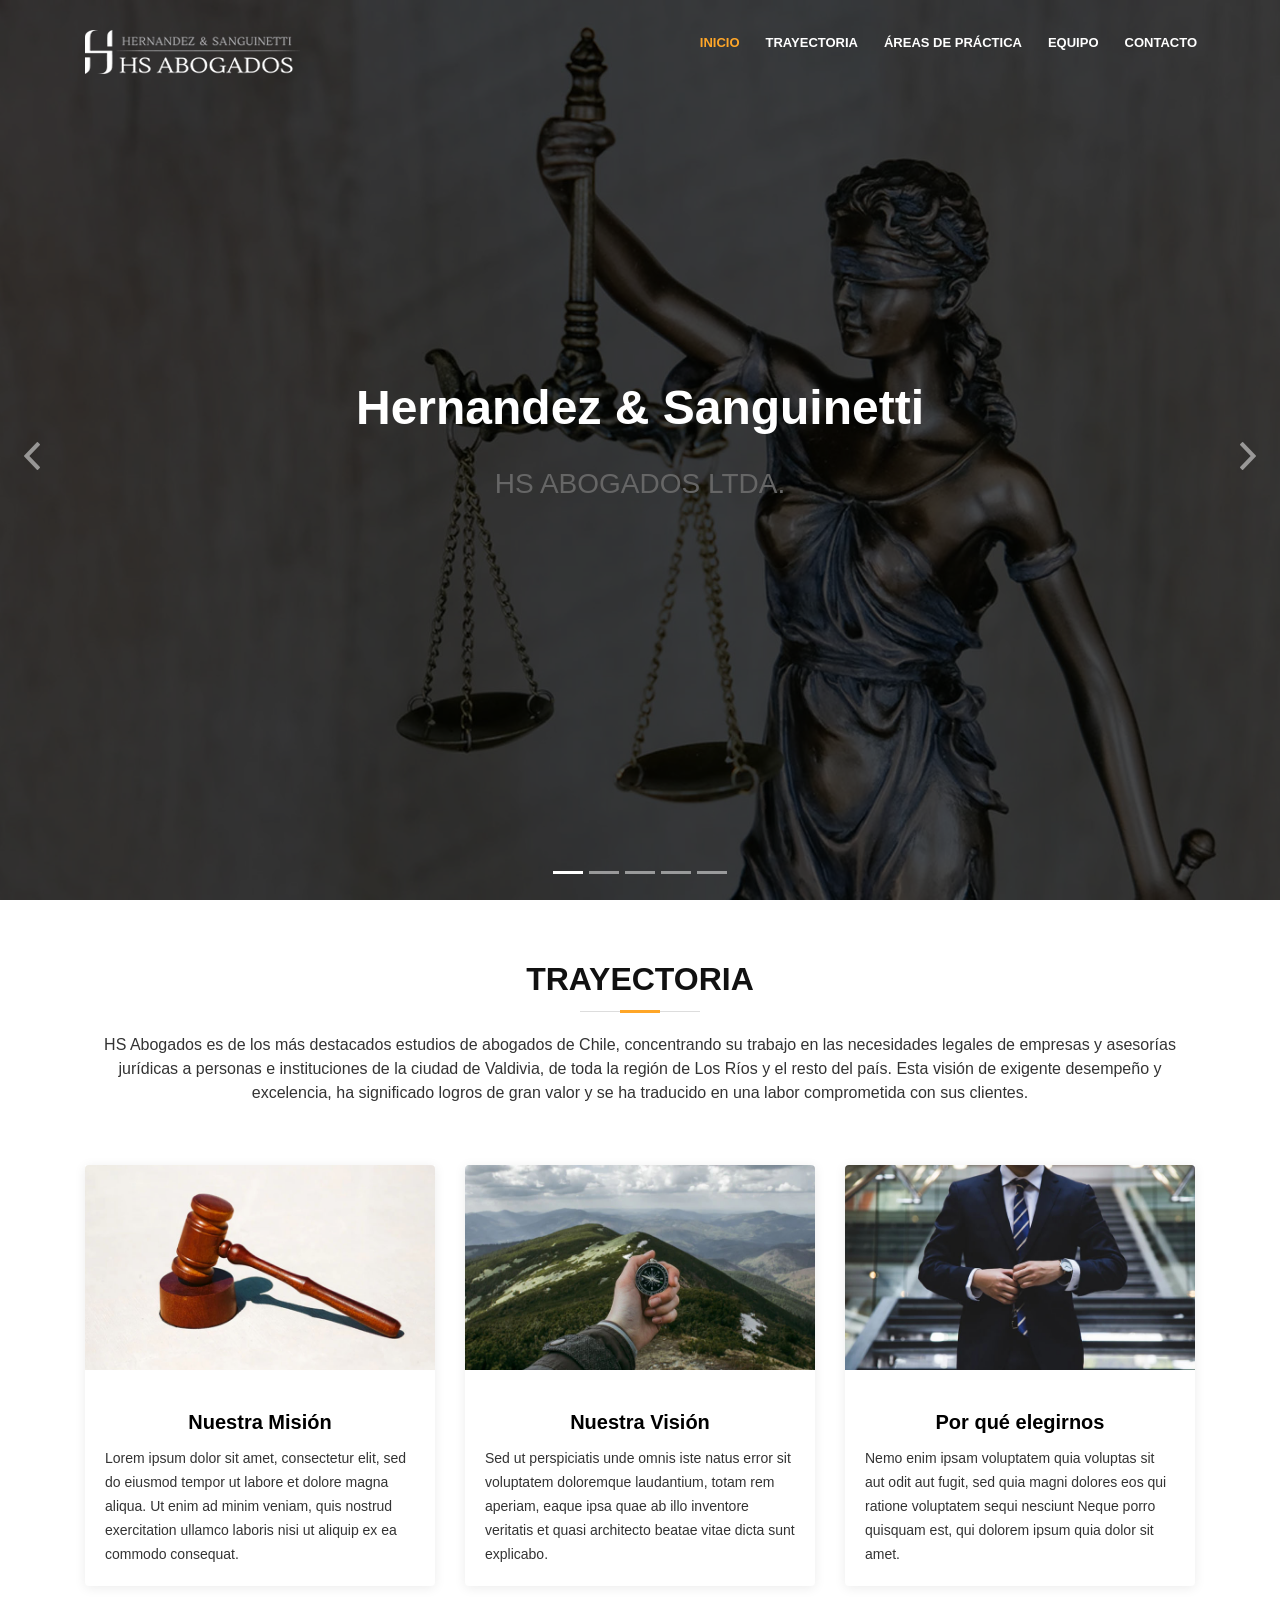
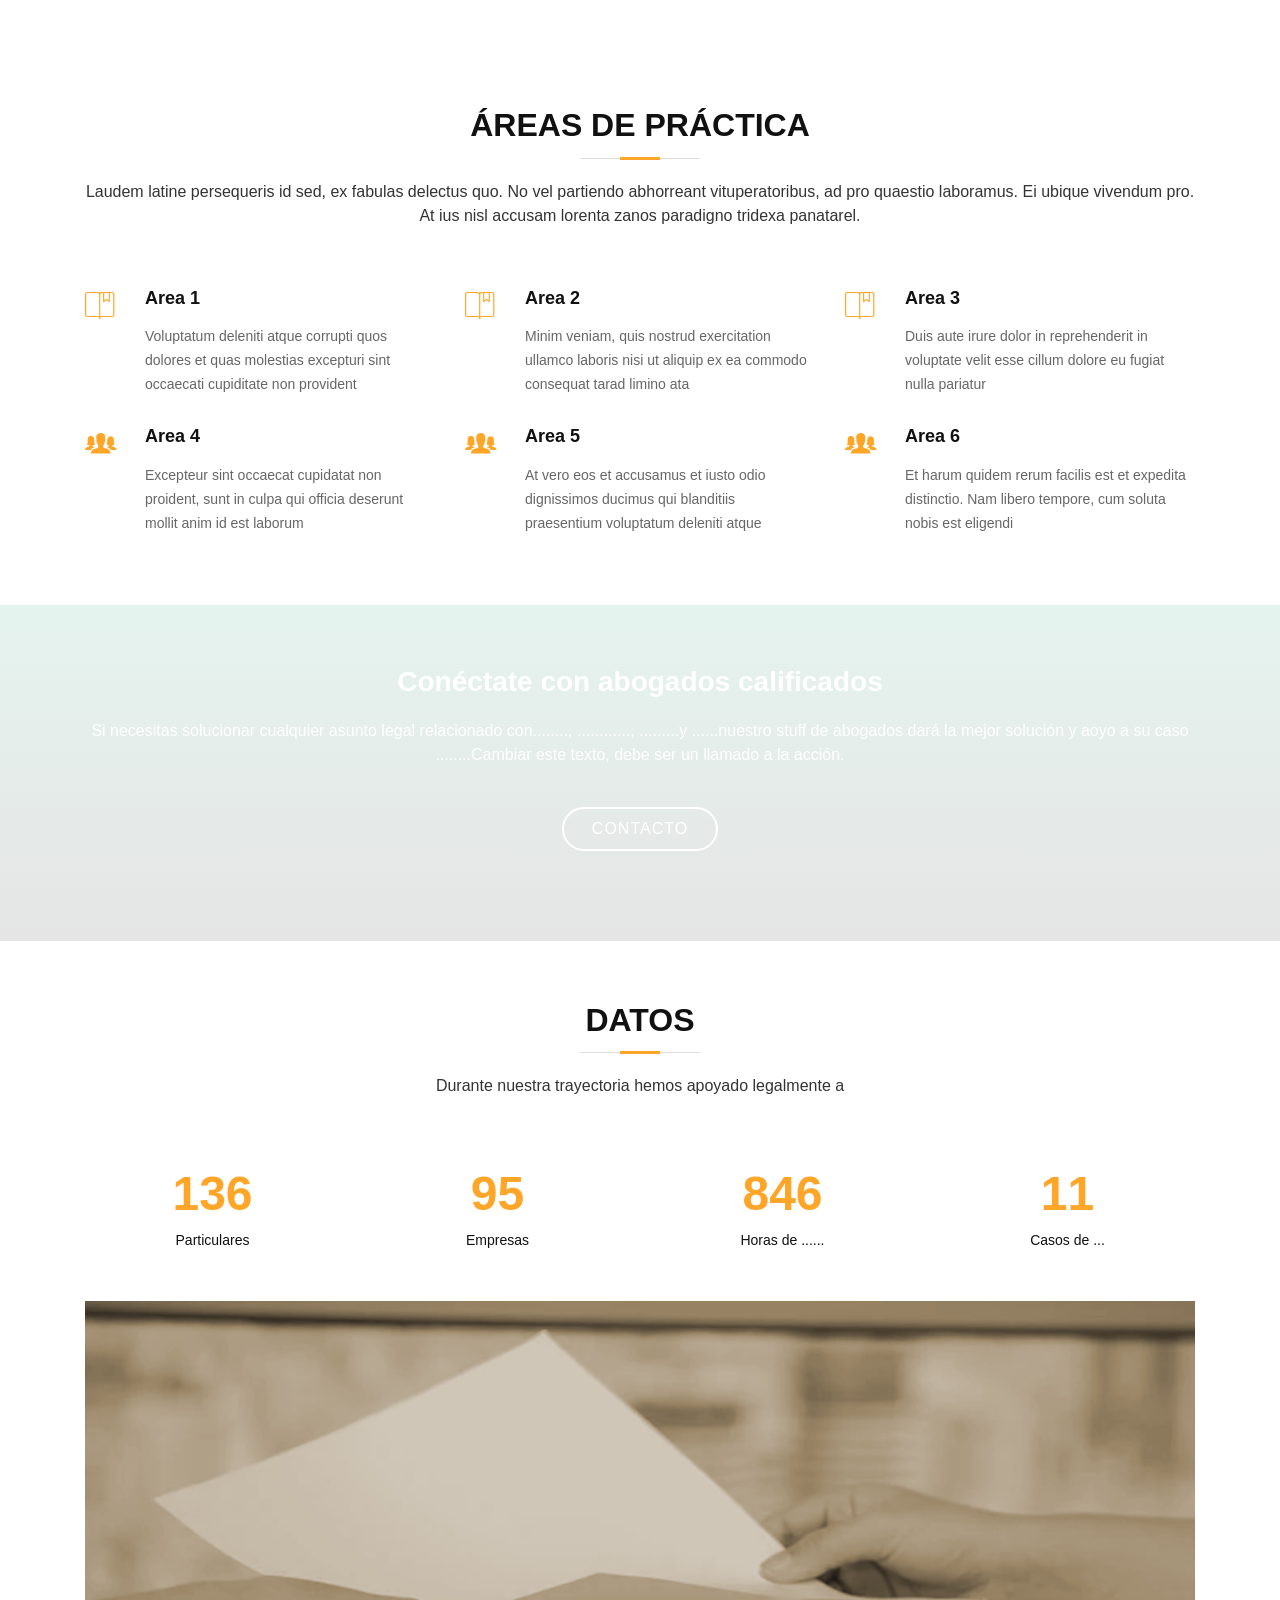
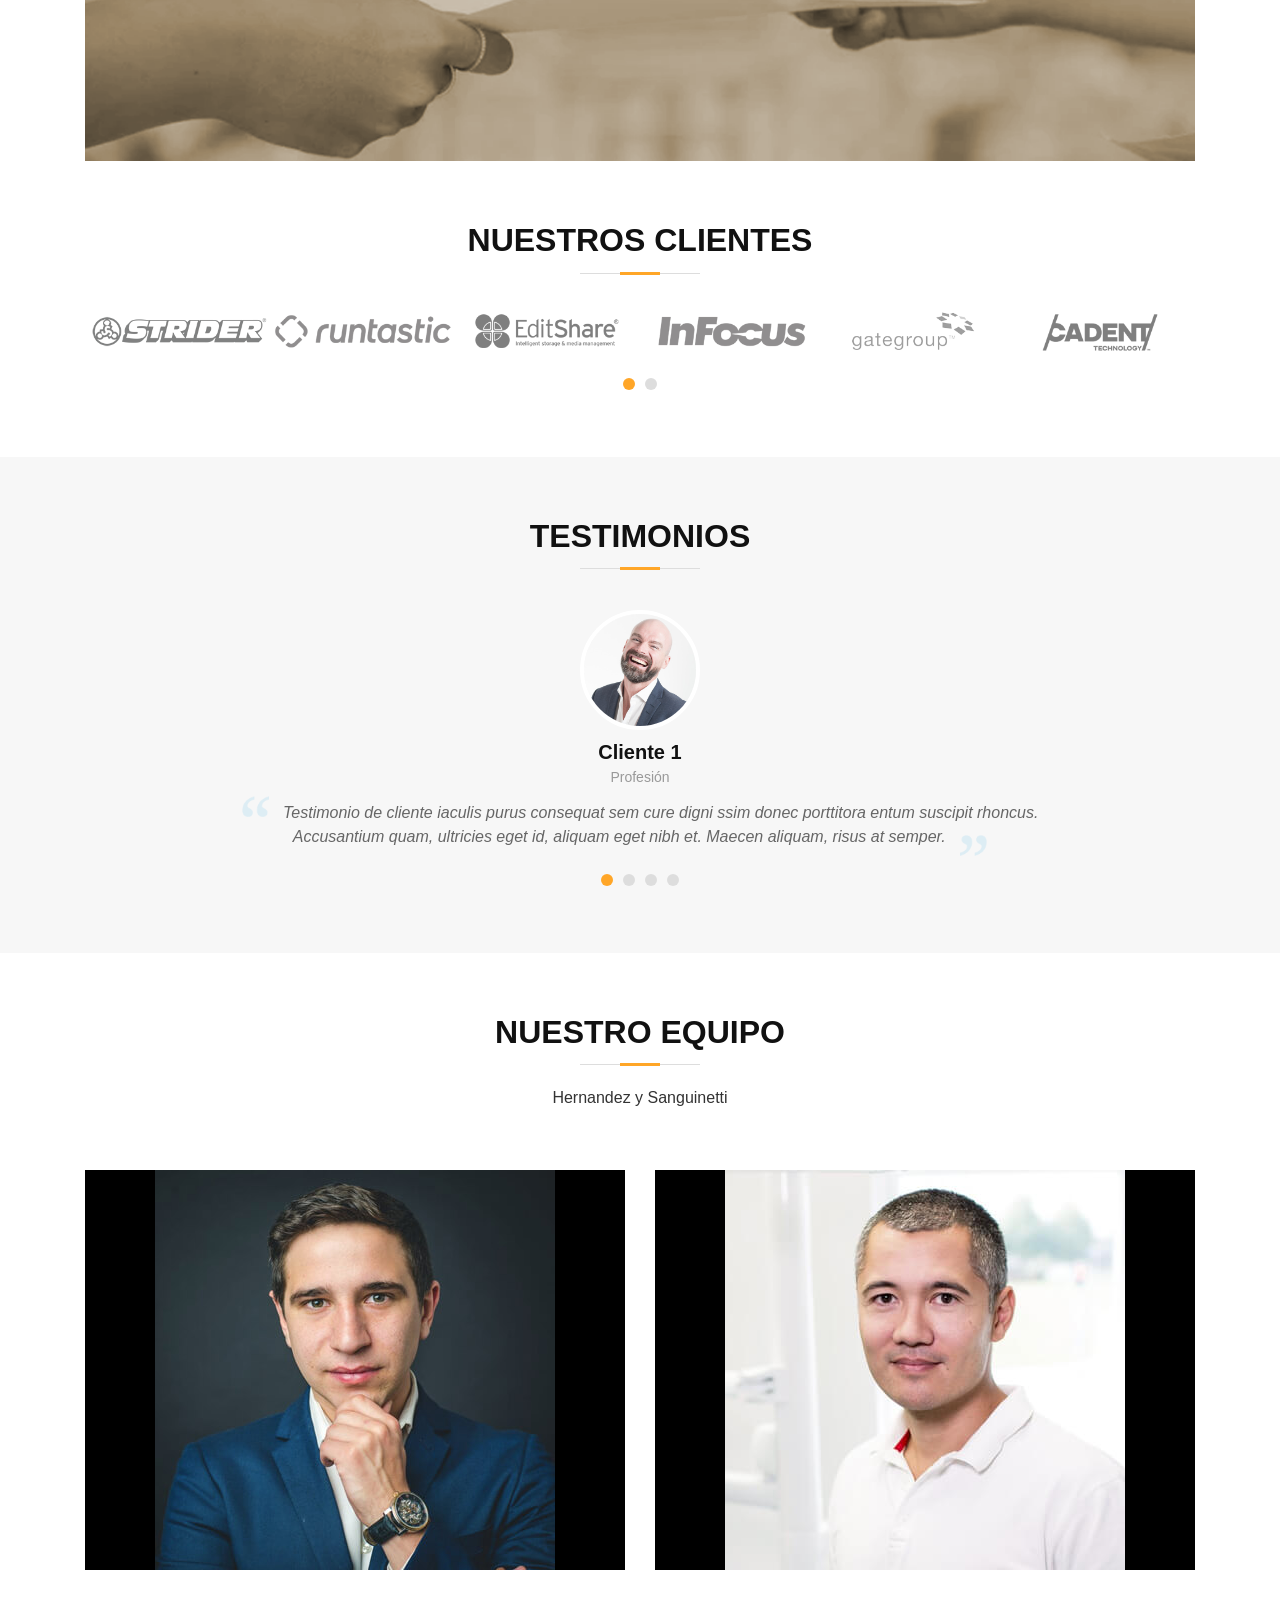
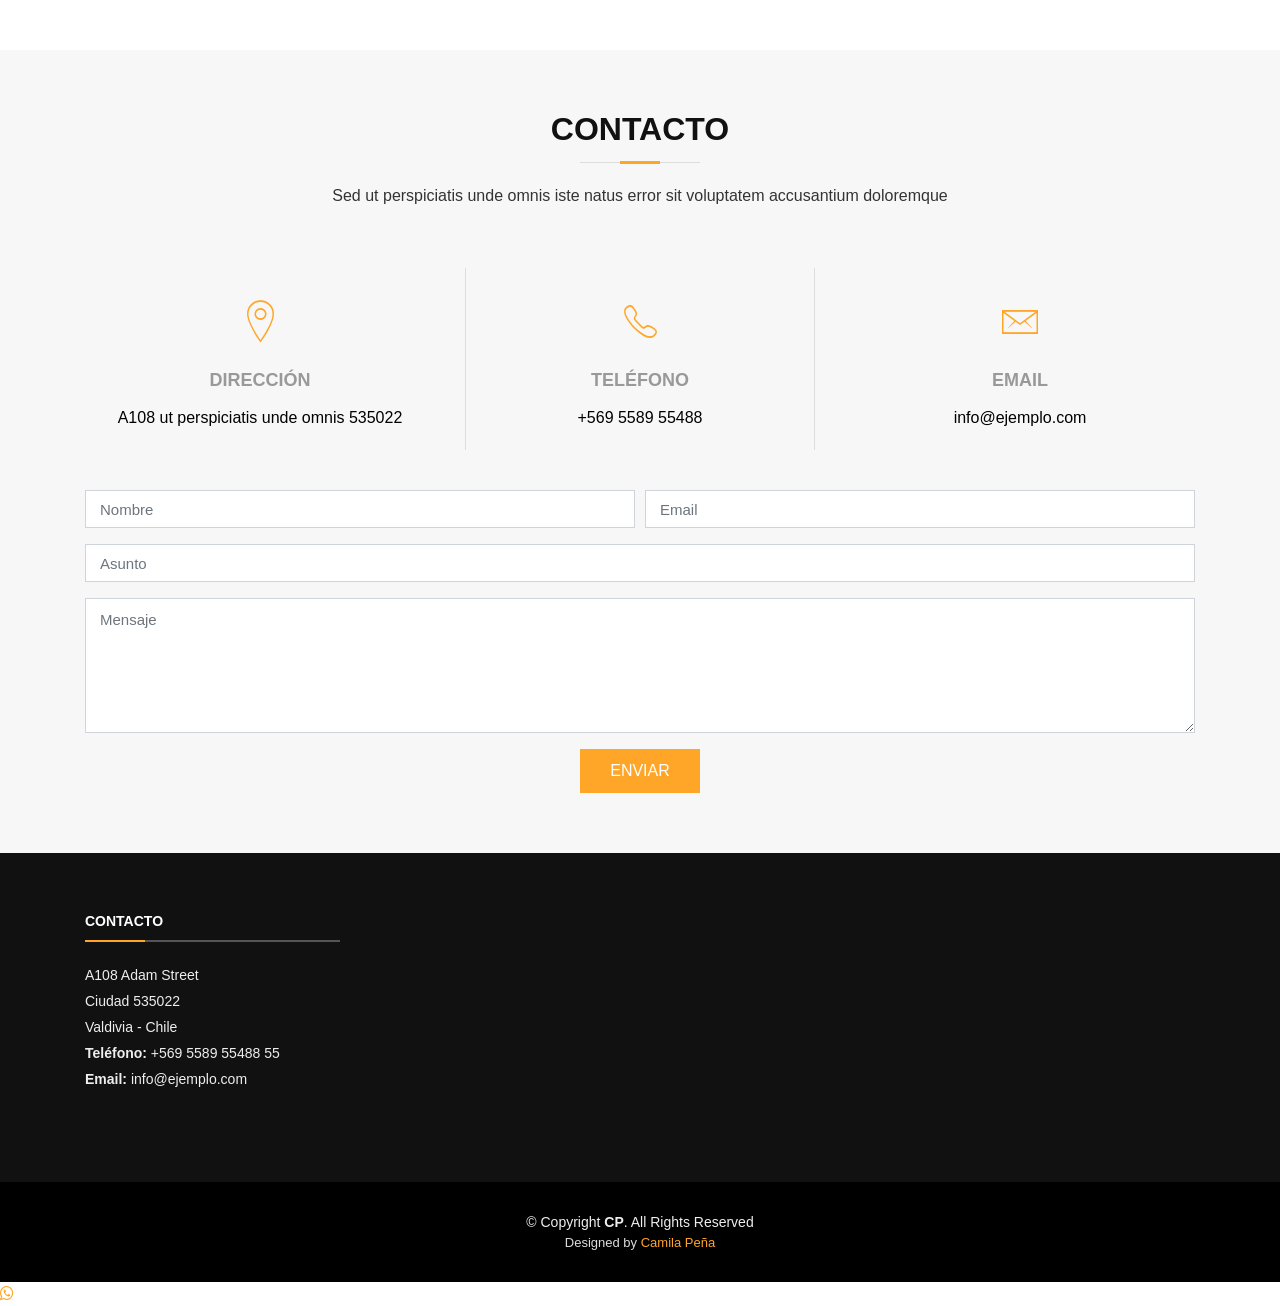
==== commit c6618702: "Add files via upload" ====
--- a/index.html
+++ b/index.html
@@ -25,12 +25,10 @@
   <link href="lib/lightbox/css/lightbox.min.css" rel="stylesheet">
 
   <!-- Main Stylesheet File -->
-  <link href="css/style.css" rel="stylesheet">
-
+<link href="css/style.css" rel="stylesheet">
+<link href="css/whatsapp.css" rel="stylesheet">
 </head>
-
 <body>
-
   <!--==========================
     Header
   ============================-->
@@ -537,12 +535,7 @@
         &copy; Copyright <strong>CP</strong>. All Rights Reserved
       </div>
       <div class="credits">
-        <!--
-          All the links in the footer should remain intact.
-          You can delete the links only if you purchased the pro version.
-          Licensing information: https://bootstrapmade.com/license/
-          Purchase the pro version with working PHP/AJAX contact form: https://bootstrapmade.com/buy/?theme=BizPage
-        -->
+
         Designed by <a href="#">Camila Peña</a>
       </div>
     </div>
@@ -551,6 +544,11 @@
   <a href="#" class="back-to-top"><i class="fa fa-chevron-up"></i></a>
   <!-- Uncomment below i you want to use a preloader -->
   <!-- <div id="preloader"></div> -->
+    <!-- boton whatsapp -->
+  <link rel="stylesheet" href="https://maxcdn.bootstrapcdn.com/font-awesome/4.5.0/css/font-awesome.min.css">
+<a href="https://api.whatsapp.com/send?phone=56997791444&text=Hola%20necesito%20comunicarme%20con%20HS%20Abogados" class="float" target="_blank">
+<i class="fa fa-whatsapp my-float"></i>
+</a>
 
   <!-- JavaScript Libraries -->
   <script src="lib/jquery/jquery.min.js"></script>
--- a/css/style.css
+++ b/css/style.css
@@ -16,14 +16,14 @@
 }
 
 a {
-  color: #18d26e;
+  color: #FFA628;
   transition: 0.5s;
 }
 
 a:hover,
 a:active,
 a:focus {
-  color: #18d36e;
+  color: #FFA628;
   outline: none;
   text-decoration: none;
 }
@@ -50,7 +50,7 @@
 .back-to-top {
   position: fixed;
   display: none;
-  background: #18d26e;
+  background: #FFA628;
   color: #fff;
   width: 44px;
   height: 44px;
@@ -88,7 +88,7 @@
   top: calc(50% - 30px);
   left: calc(50% - 30px);
   border: 6px solid #f2f2f2;
-  border-top: 6px solid #18d26e;
+  border-top: 6px solid #FFA628;
   border-radius: 50%;
   width: 60px;
   height: 60px;
@@ -160,7 +160,7 @@
 #header #logo h1 a:hover {
   color: #fff;
   padding-left: 10px;
-  border-left: 4px solid #18d26e;
+  border-left: 4px solid #FFA628;
 }
 
 #header #logo img {
@@ -297,12 +297,12 @@
   transition: 0.5s;
   margin: 10px;
   color: #fff;
-  background: #18d26e;
+  background: #FFA628;
 }
 
 #intro .btn-get-started:hover {
   background: #fff;
-  color: #18d26e;
+  color: #FFA628;
 }
 
 /*--------------------------------------------------------------
@@ -391,7 +391,7 @@
 
 .nav-menu li:hover > a,
 .nav-menu > .menu-active > a {
-  color: #18d26e;
+  color: #FFA628;
 }
 
 .nav-menu > li {
@@ -419,7 +419,7 @@
 }
 
 .nav-menu ul li:hover > a {
-  color: #18d26e;
+  color: #FFA628;
 }
 
 .nav-menu ul ul {
@@ -509,7 +509,7 @@
 }
 
 #mobile-nav ul .menu-has-children i.fa-chevron-up {
-  color: #18d26e;
+  color: #FFA628;
 }
 
 #mobile-nav ul .menu-has-children li a {
@@ -517,7 +517,7 @@
 }
 
 #mobile-nav ul .menu-item-active {
-  color: #18d26e;
+  color: #FFA628;
 }
 
 #mobile-body-overly {
@@ -579,7 +579,7 @@
   display: block;
   width: 40px;
   height: 3px;
-  background: #18d26e;
+  background: #FFA628;
   bottom: 0;
   left: calc(50% - 20px);
 }
@@ -613,7 +613,7 @@
 }
 
 #featured-services i {
-  color: #18d26e;
+  color: #FFA628;
   font-size: 48px;
   display: inline-block;
   line-height: 1;
@@ -630,7 +630,7 @@
 }
 
 #featured-services h4 a:hover {
-  color: #18d26e;
+  color: #FFA628;
 }
 
 #featured-services p {
@@ -687,7 +687,7 @@
   padding-top: 8px;
   text-align: center;
   position: absolute;
-  background-color: #18d26e;
+  background-color: #FFA628;
   border-radius: 50%;
   text-align: center;
   border: 4px solid #fff;
@@ -708,7 +708,7 @@
 }
 
 #about .about-col:hover i {
-  color: #18d26e;
+  color: #FFA628;
 }
 
 #about .about-col h2 {
@@ -725,7 +725,7 @@
 }
 
 #about .about-col h2 a:hover {
-  color: #18d26e;
+  color: #FFA628;
 }
 
 #about .about-col p {
@@ -754,7 +754,7 @@
 }
 
 #services .icon i {
-  color: #18d26e;
+  color: #FFA628;
   font-size: 36px;
   line-height: 1;
   transition: 0.5s;
@@ -772,7 +772,7 @@
 }
 
 #services .box:hover .title a {
-  color: #18d26e;
+  color: #FFA628;
 }
 
 #services .description {
@@ -817,8 +817,8 @@
 }
 
 #call-to-action .cta-btn:hover {
-  background: #18d26e;
-  border: 2px solid #18d26e;
+  background: #FFA628;
+  border: 2px solid #FFA628;
 }
 
 /* Call To Action Section
@@ -884,7 +884,7 @@
   font-weight: bold;
   font-size: 48px;
   display: block;
-  color: #18d26e;
+  color: #FFA628;
 }
 
 #facts .counters p {
@@ -931,7 +931,7 @@
 
 #portfolio #portfolio-flters li:hover,
 #portfolio #portfolio-flters li.filter-active {
-  background: #18d26e;
+  background: #FFA628;
   color: #fff;
 }
 
@@ -991,7 +991,7 @@
 
 #portfolio .portfolio-item figure .link-preview:hover,
 #portfolio .portfolio-item figure .link-details:hover {
-  background: #18d26e;
+  background: #FFA628;
 }
 
 #portfolio .portfolio-item figure .link-preview:hover i,
@@ -1040,7 +1040,7 @@
 }
 
 #portfolio .portfolio-item .portfolio-info h4 a:hover {
-  color: #18d26e;
+  color: #FFA628;
 }
 
 #portfolio .portfolio-item .portfolio-info p {
@@ -1086,7 +1086,7 @@
 }
 
 #clients .owl-dot.active {
-  background-color: #18d26e;
+  background-color: #FFA628;
 }
 
 /* Testimonials Section
@@ -1160,7 +1160,7 @@
 }
 
 #testimonials .owl-dot.active {
-  background-color: #18d26e;
+  background-color: #FFA628;
 }
 
 /* Team Section
@@ -1240,7 +1240,7 @@
 }
 
 #team .member .social a:hover {
-  color: #18d26e;
+  color: #FFA628;
 }
 
 #team .member .social i {
@@ -1264,7 +1264,7 @@
   font-size: 48px;
   display: inline-block;
   margin-bottom: 10px;
-  color: #18d26e;
+  color: #FFA628;
 }
 
 #contact .contact-info address,
@@ -1286,7 +1286,7 @@
 }
 
 #contact .contact-info a:hover {
-  color: #18d26e;
+  color: #FFA628;
 }
 
 #contact .contact-address,
@@ -1296,8 +1296,8 @@
 }
 
 #contact .form #sendmessage {
-  color: #18d26e;
-  border: 1px solid #18d26e;
+  color: #FFA628;
+  border: 1px solid #FFA628;
   display: none;
   text-align: center;
   padding: 15px;
@@ -1338,7 +1338,7 @@
 }
 
 #contact .form button[type="submit"] {
-  background: #18d26e;
+  background: #FFA628;
   border: 0;
   padding: 10px 30px;
   color: #fff;
@@ -1378,7 +1378,7 @@
   font-family: "Montserrat", sans-serif;
   font-weight: 700;
   letter-spacing: 3px;
-  border-left: 4px solid #18d26e;
+  border-left: 4px solid #FFA628;
 }
 
 #footer .footer-top .footer-info p {
@@ -1405,7 +1405,7 @@
 }
 
 #footer .footer-top .social-links a:hover {
-  background: #18d26e;
+  background: #FFA628;
   color: #fff;
 }
 
@@ -1433,7 +1433,7 @@
 }
 
 #footer .footer-top h4::after {
-  background: #18d26e;
+  background: #FFA628;
   width: 60px;
 }
 
@@ -1466,7 +1466,7 @@
 }
 
 #footer .footer-top .footer-links ul a:hover {
-  color: #18d26e;
+  color: #FFA628;
 }
 
 #footer .footer-top .footer-contact {
@@ -1488,7 +1488,7 @@
 }
 
 #footer .footer-top .footer-newsletter input[type="submit"] {
-  background: #18d26e;
+  background: #FFA628;
   border: 0;
   width: 35%;
   padding: 6px 0;
@@ -1499,7 +1499,7 @@
 }
 
 #footer .footer-top .footer-newsletter input[type="submit"]:hover {
-  background: #13a456;
+  background: #FFA628;
 }
 
 #footer .copyright {
@@ -1579,4 +1579,4 @@
   #mobile-nav-toggle {
     display: inline;
   }
-}+}
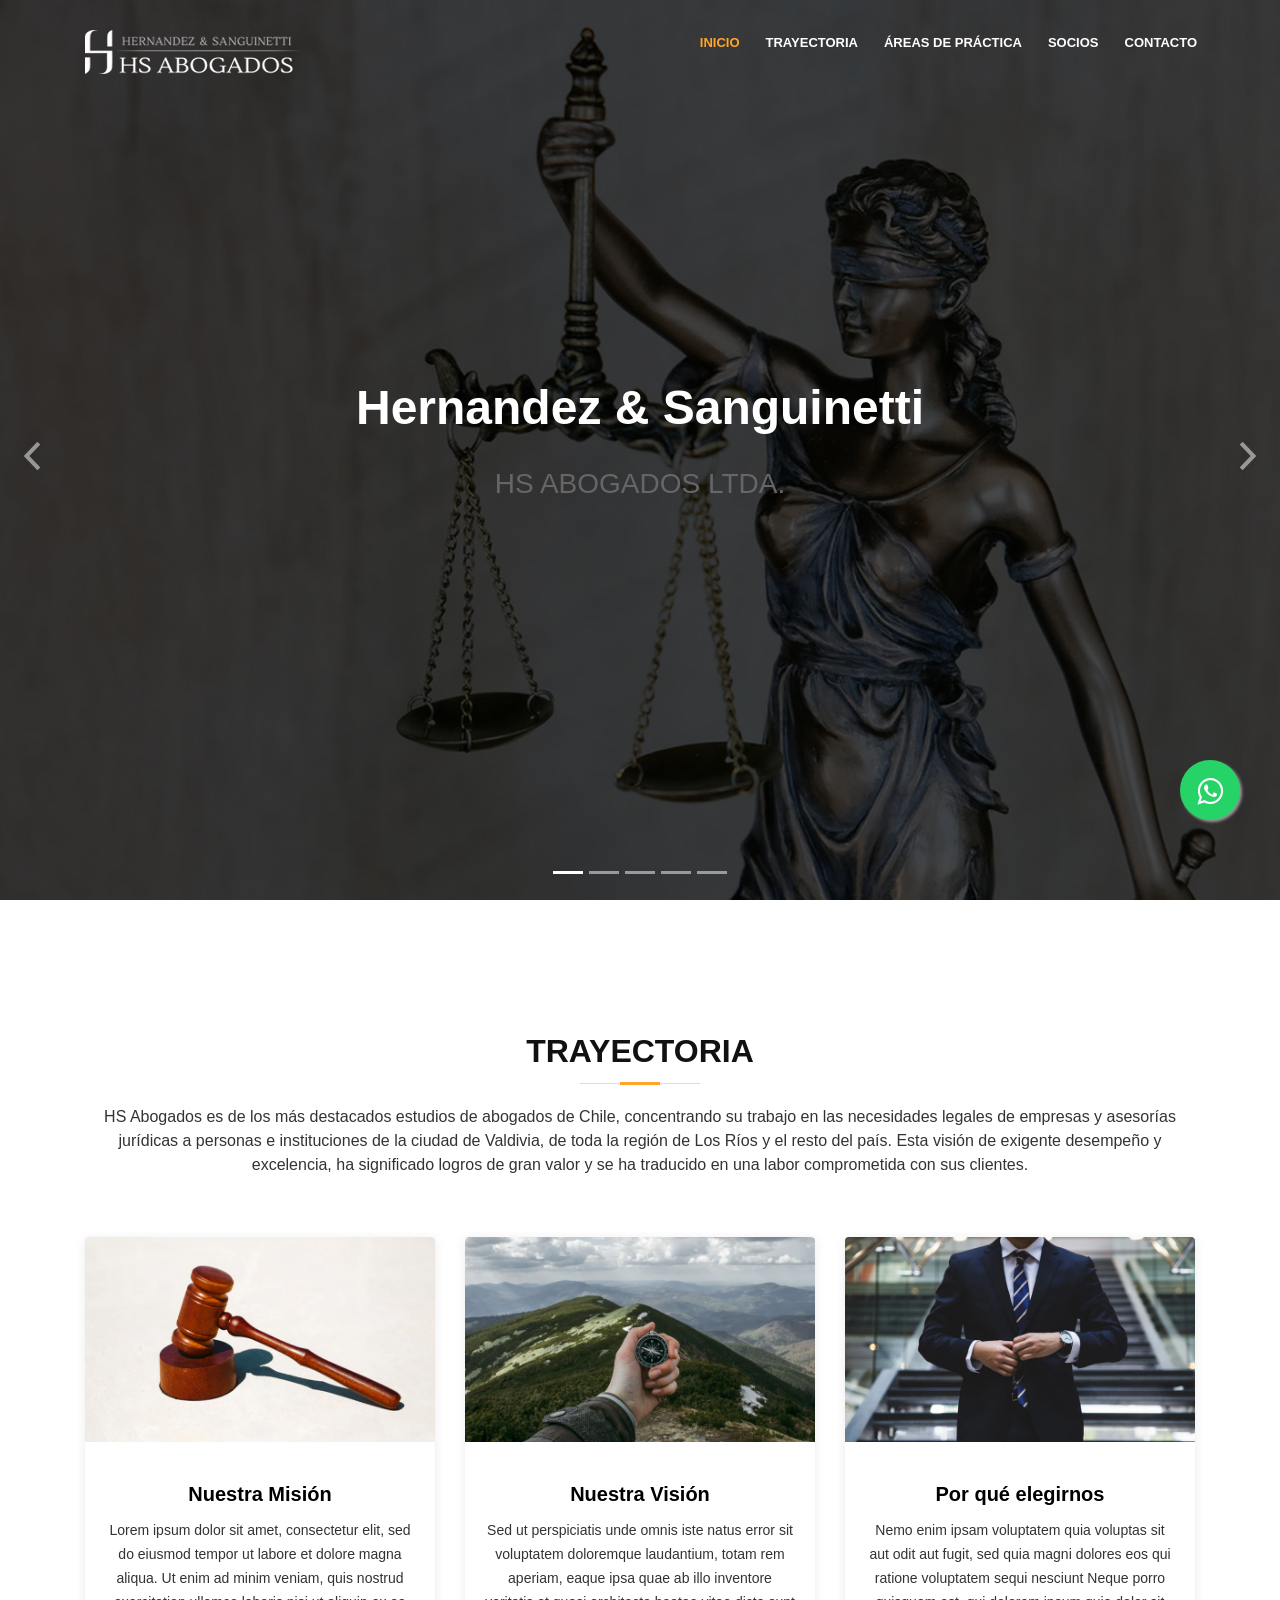
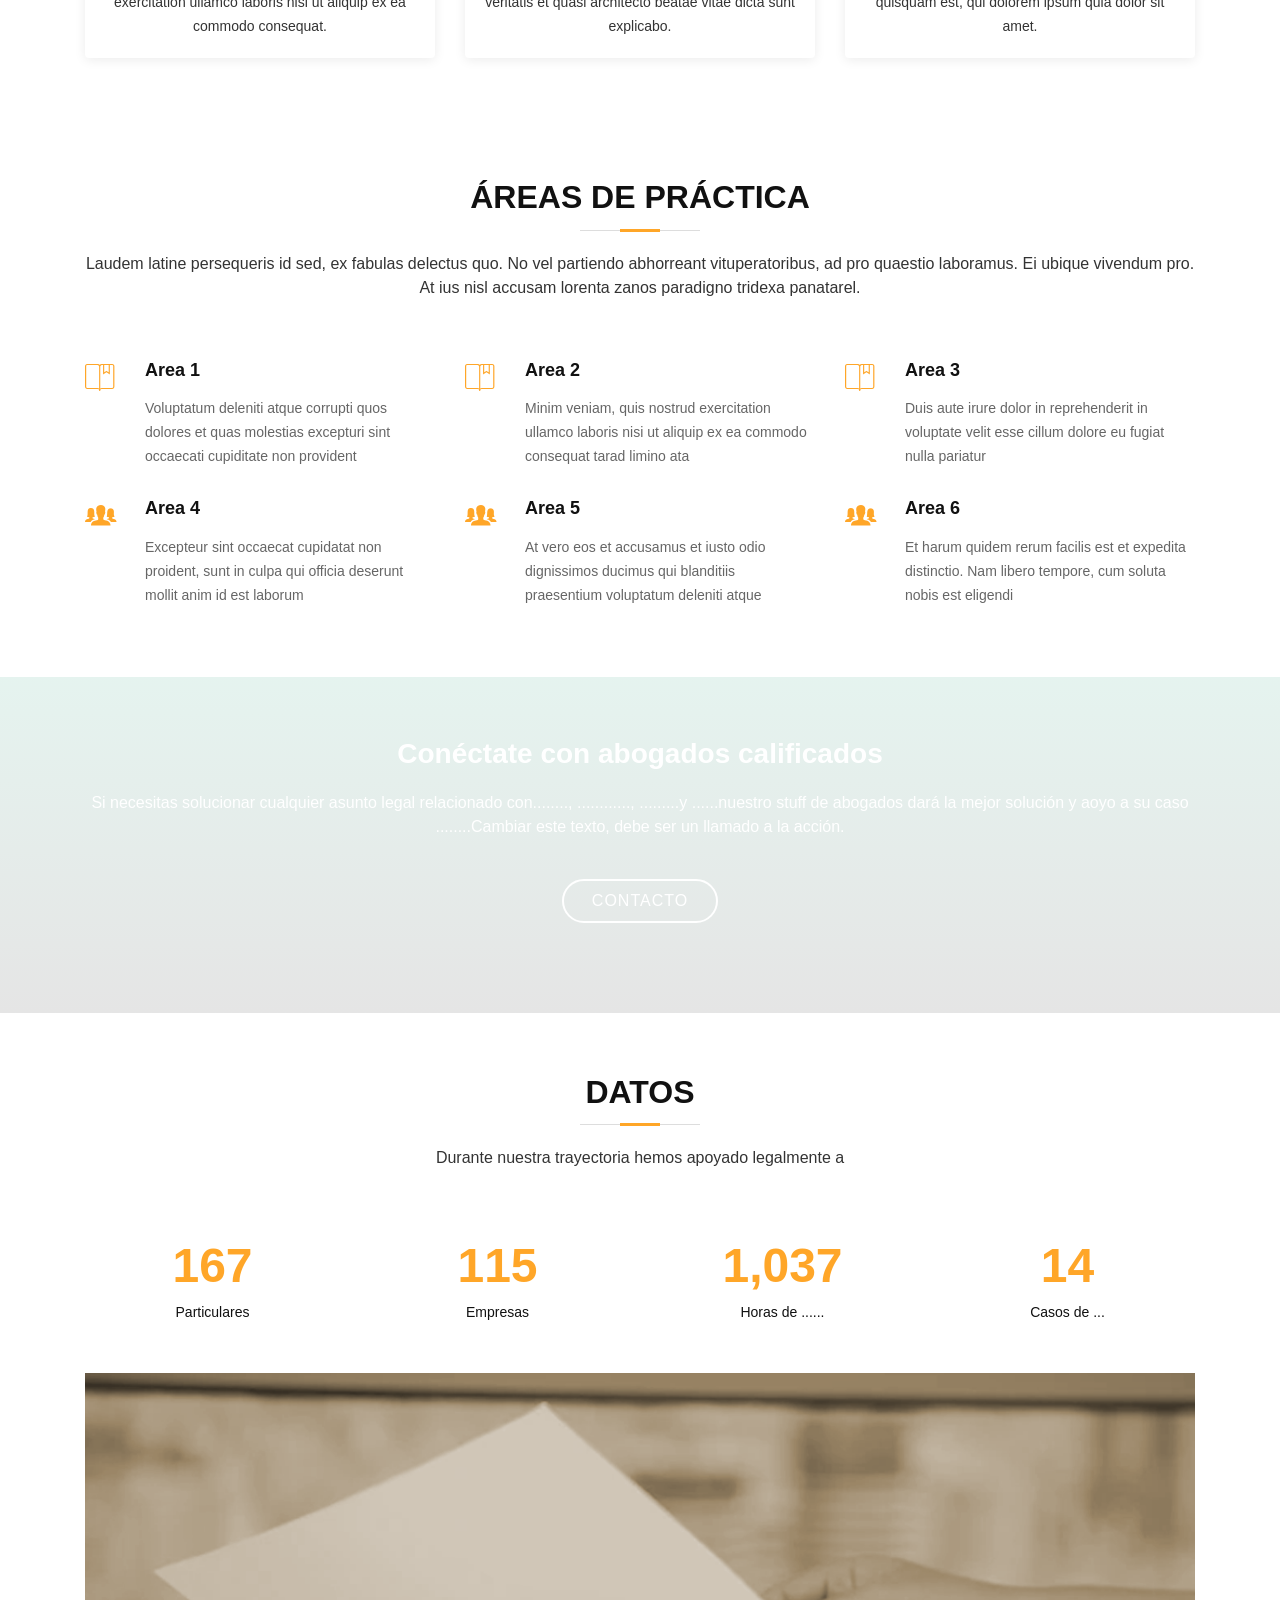
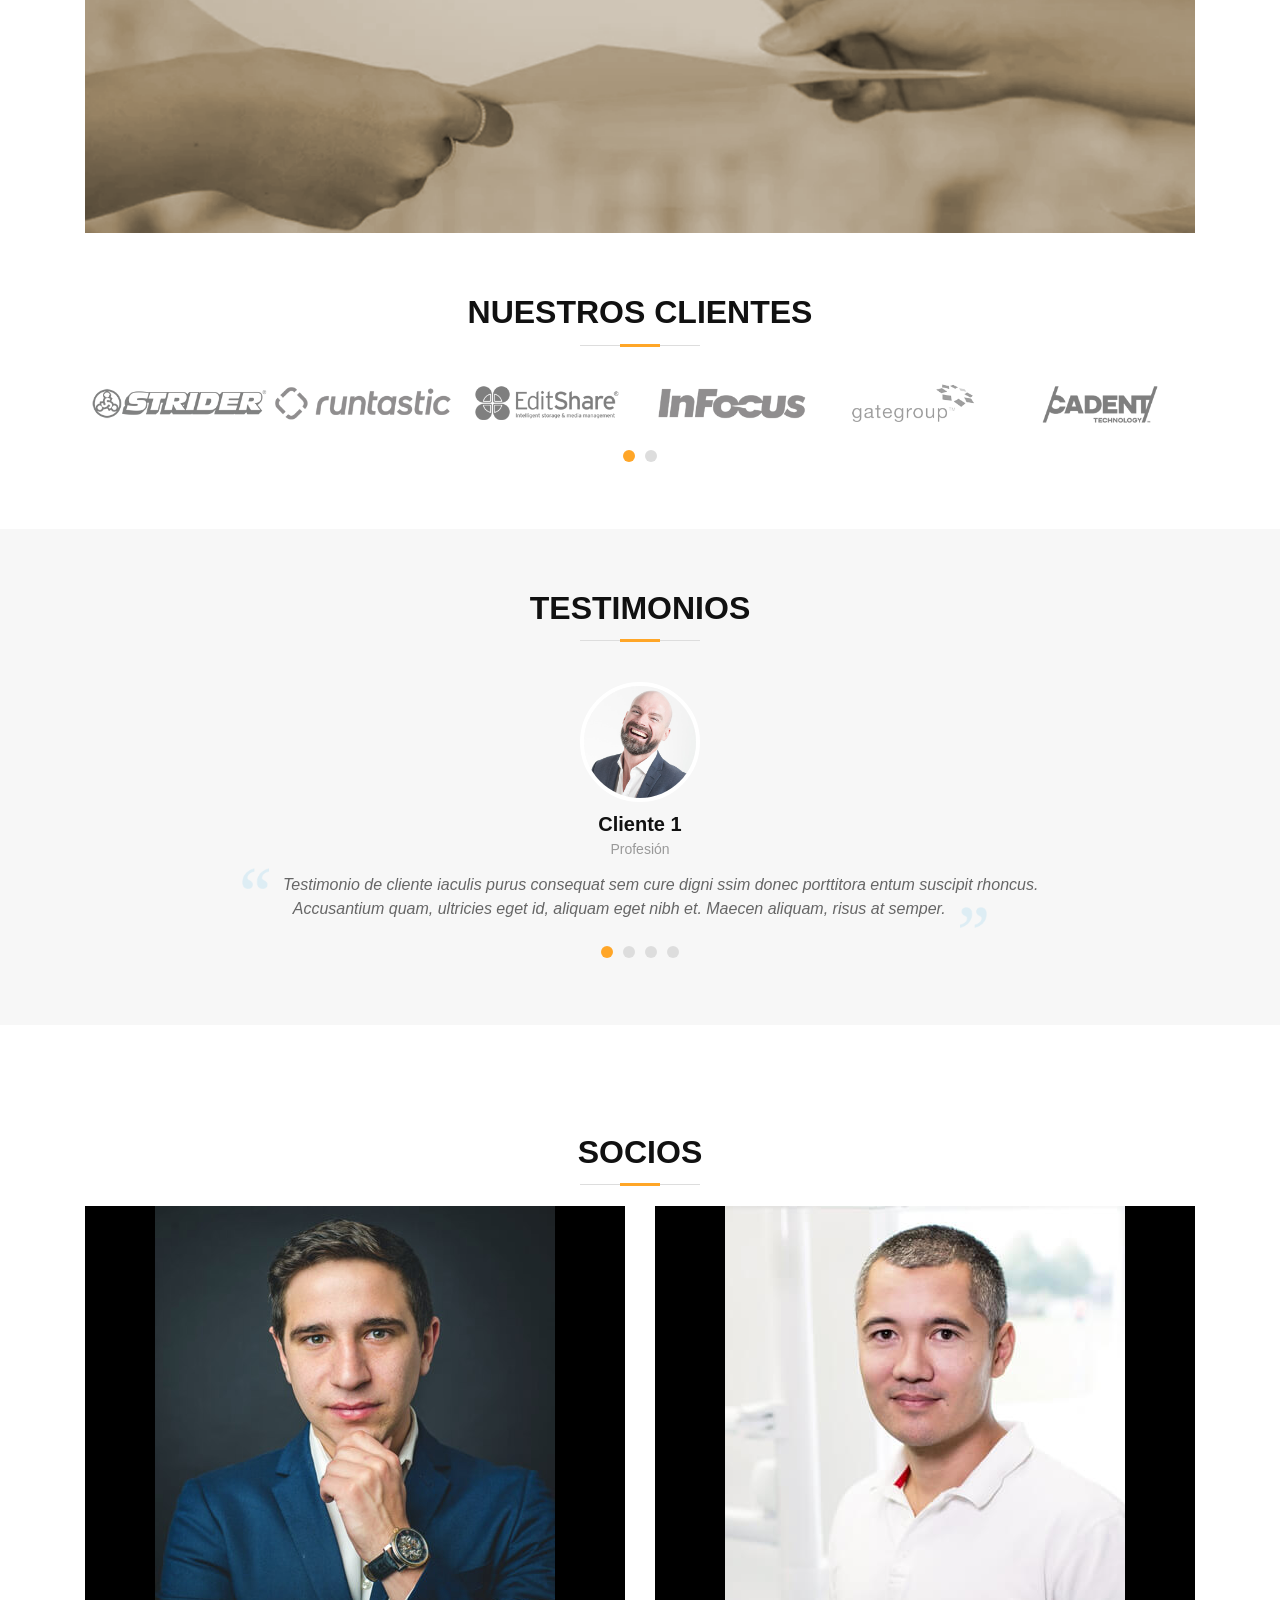
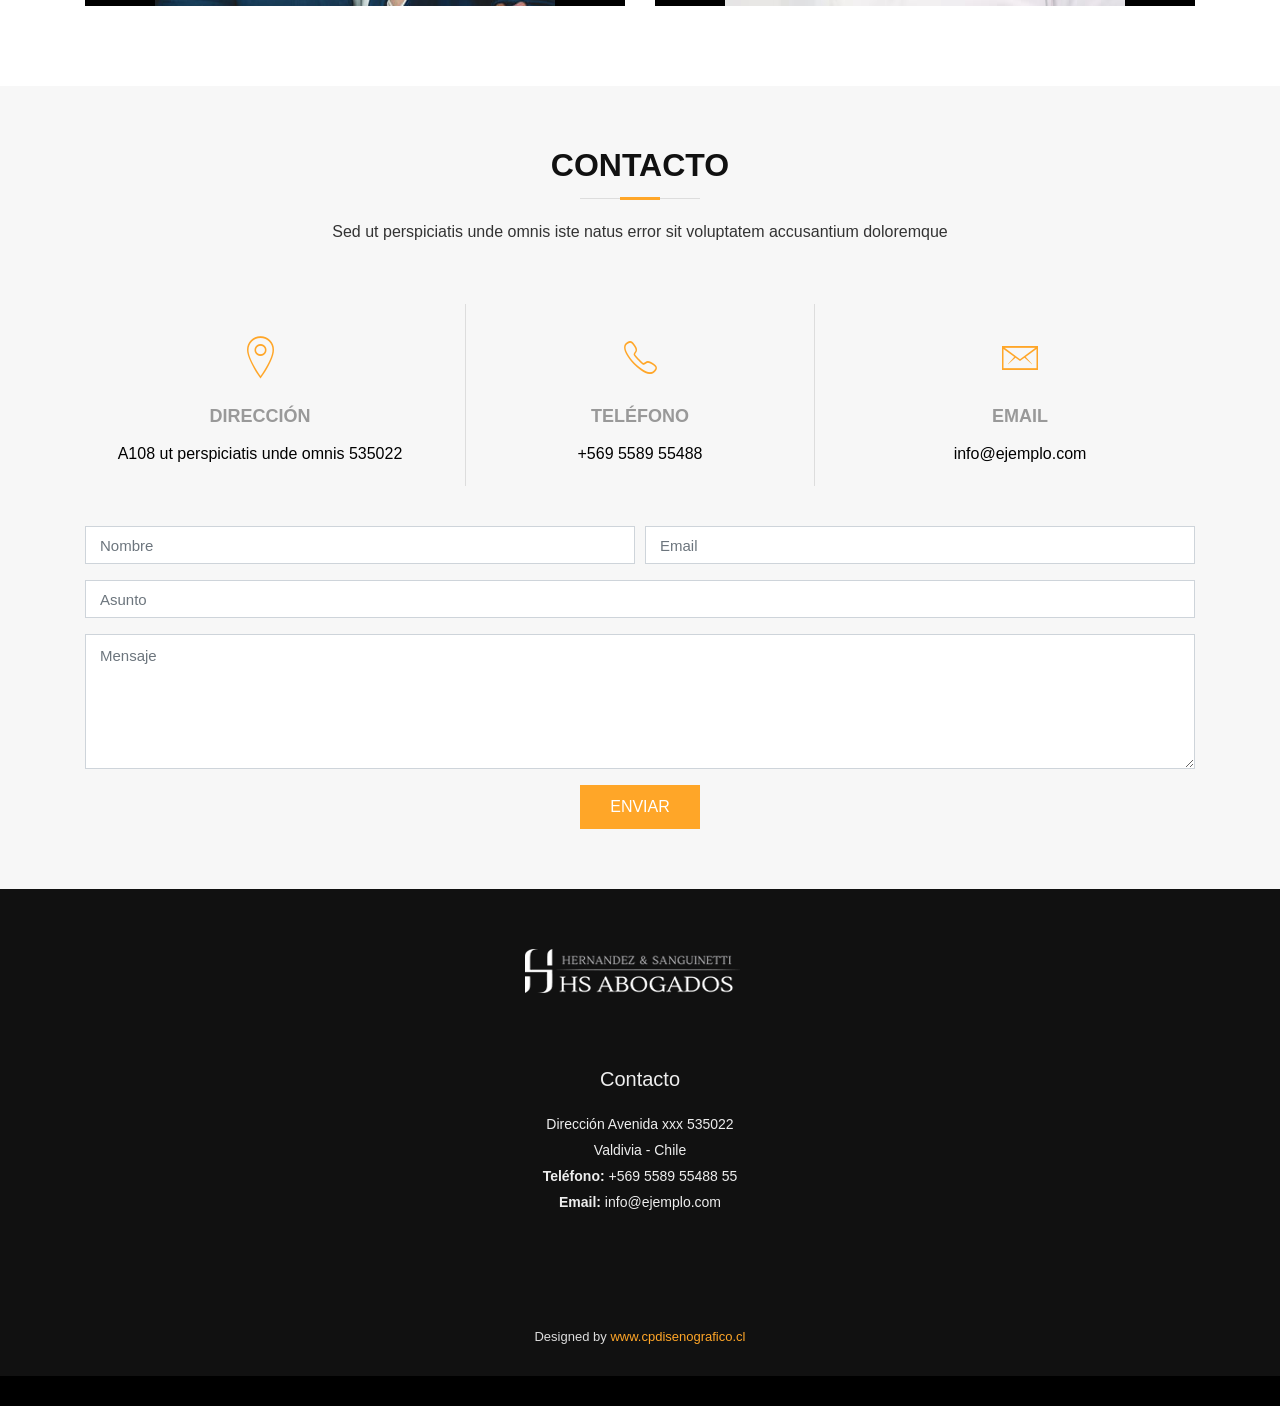
==== commit fea4cfc9: "Add files via upload" ====
--- a/index.html
+++ b/index.html
@@ -45,7 +45,7 @@
           <li class="menu-active"><a href="#intro">Inicio</a></li>
           <li><a href="#about">Trayectoria</a></li>
           <li><a href="#services">Áreas de práctica</a></li>
-            <li><a href="#team">Equipo</a></li>
+            <li><a href="#team">SOCIOS</a></li>
           <li><a href="#contact">Contacto</a></li>
         </ul>
       </nav><!-- #nav-menu-container -->
@@ -140,10 +140,13 @@
       About Us Section
     ============================-->
     <section id="about">
-      <div class="container">
+      <div class="container" align="center">
 
         <header class="section-header">
+      <img src="img/logo-color.jpg"  alt="">
+      <br><br><br>
           <h3>Trayectoria</h3>
+
           <p>HS Abogados es de los más destacados estudios de abogados de Chile, concentrando su trabajo en las necesidades legales de empresas y asesorías jurídicas a personas e instituciones de la ciudad de Valdivia, de toda la región de Los Ríos y el resto del país. Esta visión de exigente desempeño y excelencia, ha significado logros de gran valor y se ha traducido en una labor comprometida con sus clientes.</p>
         </header>
 
@@ -385,10 +388,11 @@
       Team Section
     ============================-->
     <section id="team">
-      <div class="container">
+      <div class="container" align="center">
         <div class="section-header wow fadeInUp">
-          <h3>Nuestro equipo</h3>
-          <p>Hernandez y  Sanguinetti</p>
+                <img src="img/logo-color.jpg"  alt="">
+                <br><br>
+          <h3>SOCIOS</h3>
         </div>
 
         <div class="row">
@@ -505,38 +509,26 @@
   <footer id="footer">
     <div class="footer-top">
       <div class="container">
-        <div class="row">
-
-
-
-
-          <div class="col-lg-3 col-md-6 footer-contact">
-            <h4>Contacto</h4>
+        <div class="row" align="center">
+
+
+          <div class="col-lg-12 col-md-3 footer-contact">
+          <img src="img/logoHSabogados_pngcol.png"  alt="">
+            <h5>Contacto</h5>
             <p>
-              A108 Adam Street <br>
-              Ciudad 535022<br>
+              Dirección Avenida xxx 535022<br>
               Valdivia - Chile <br>
               <strong>Teléfono:</strong> +569 5589 55488 55<br>
-              <strong>Email:</strong> info@ejemplo.com<br>
+              <strong>Email:</strong> info@ejemplo.com<br> <br><br>
+
             </p>
-
-
-
-          </div>
-
-
-
-        </div>
-      </div>
+          </div>
     </div>
 
-    <div class="container">
-      <div class="copyright">
-        &copy; Copyright <strong>CP</strong>. All Rights Reserved
-      </div>
+
       <div class="credits">
 
-        Designed by <a href="#">Camila Peña</a>
+        Designed by <a href="http://www.cpdisenografico.cl" target="_blank" >www.cpdisenografico.cl</a>
       </div>
     </div>
   </footer><!-- #footer -->
--- a/css/whatsapp.css
+++ b/css/whatsapp.css
@@ -0,0 +1,23 @@
+.float{
+	position:fixed;
+	width:60px;
+	height:60px;
+	bottom:80px;
+	right:40px;
+	background-color:#25d366;
+	color:#FFF;
+	border-radius:50px;
+	text-align:center;
+  font-size:30px;
+	box-shadow: 2px 2px 3px #999;
+  z-index:100;
+}
+.float:hover {
+	text-decoration: none;
+	color: #25d366;
+  background-color:#fff;
+}
+
+.my-float{
+	margin-top:16px;
+}
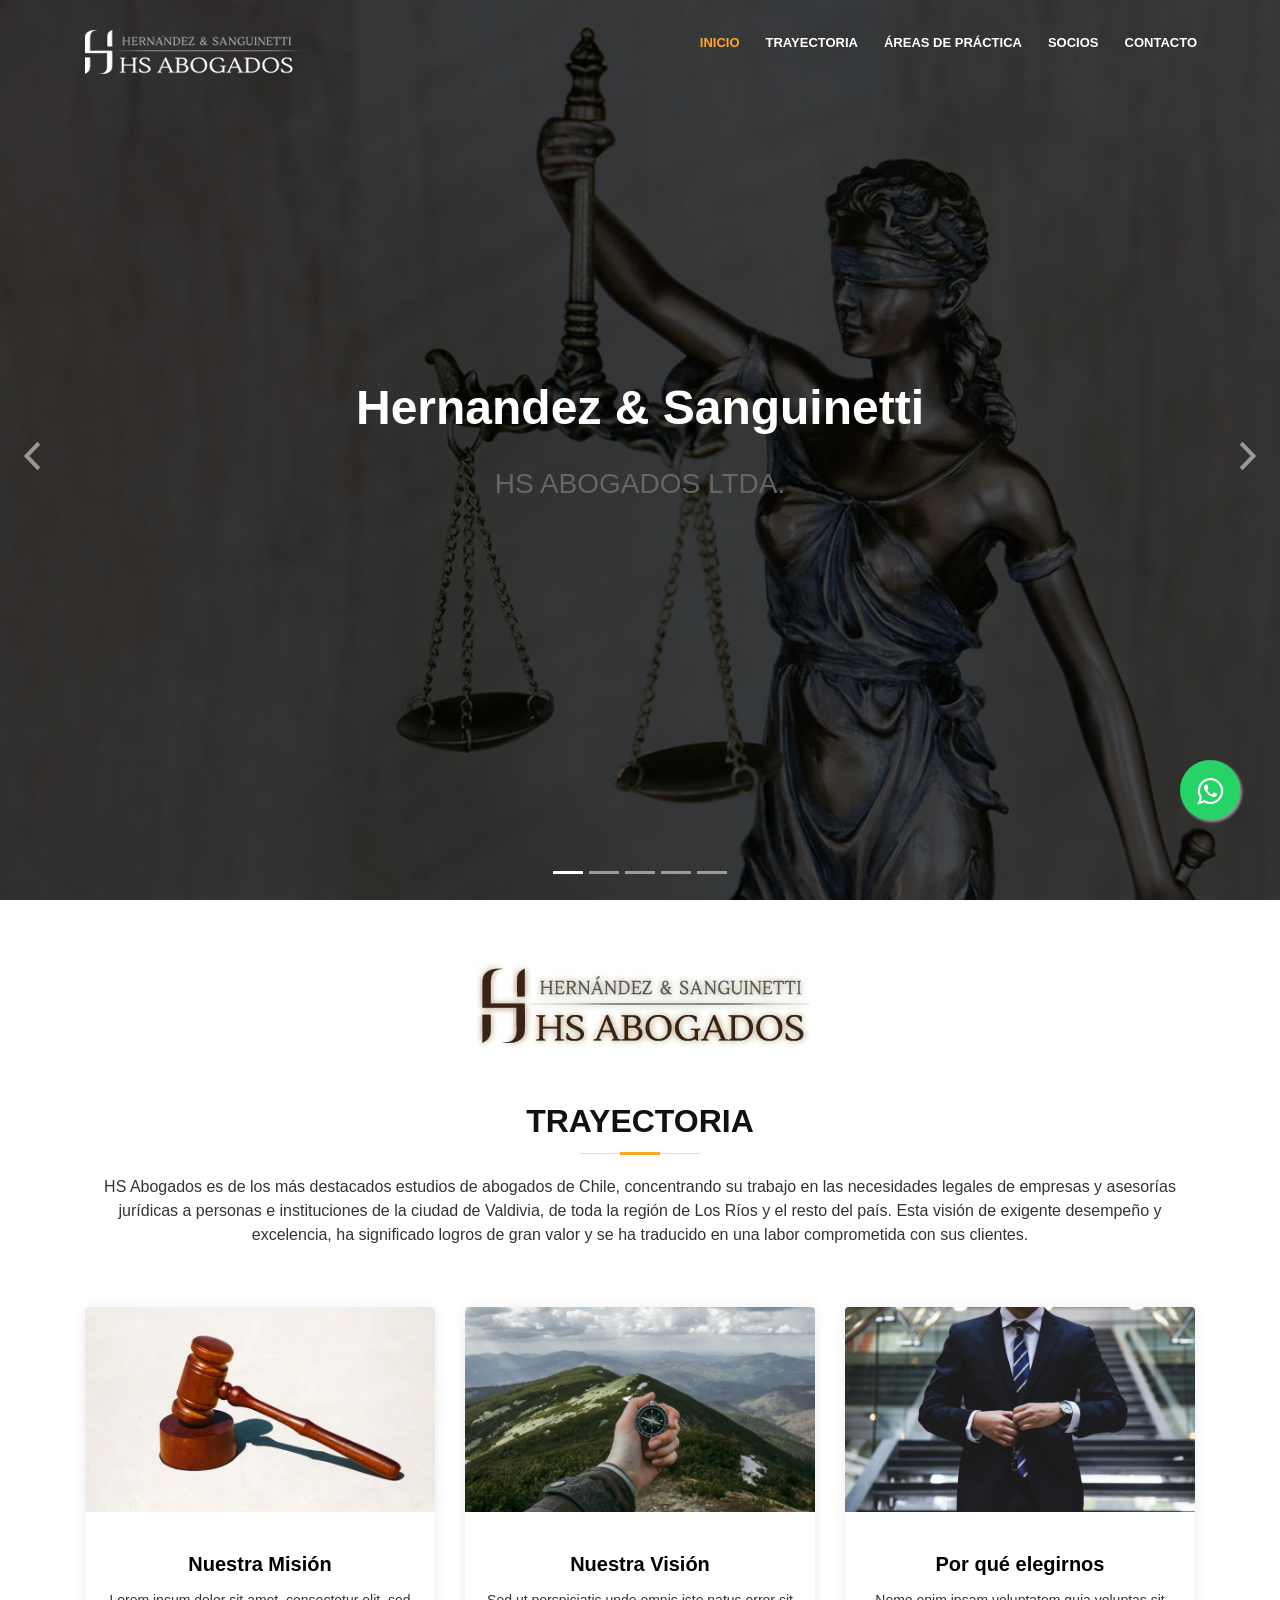
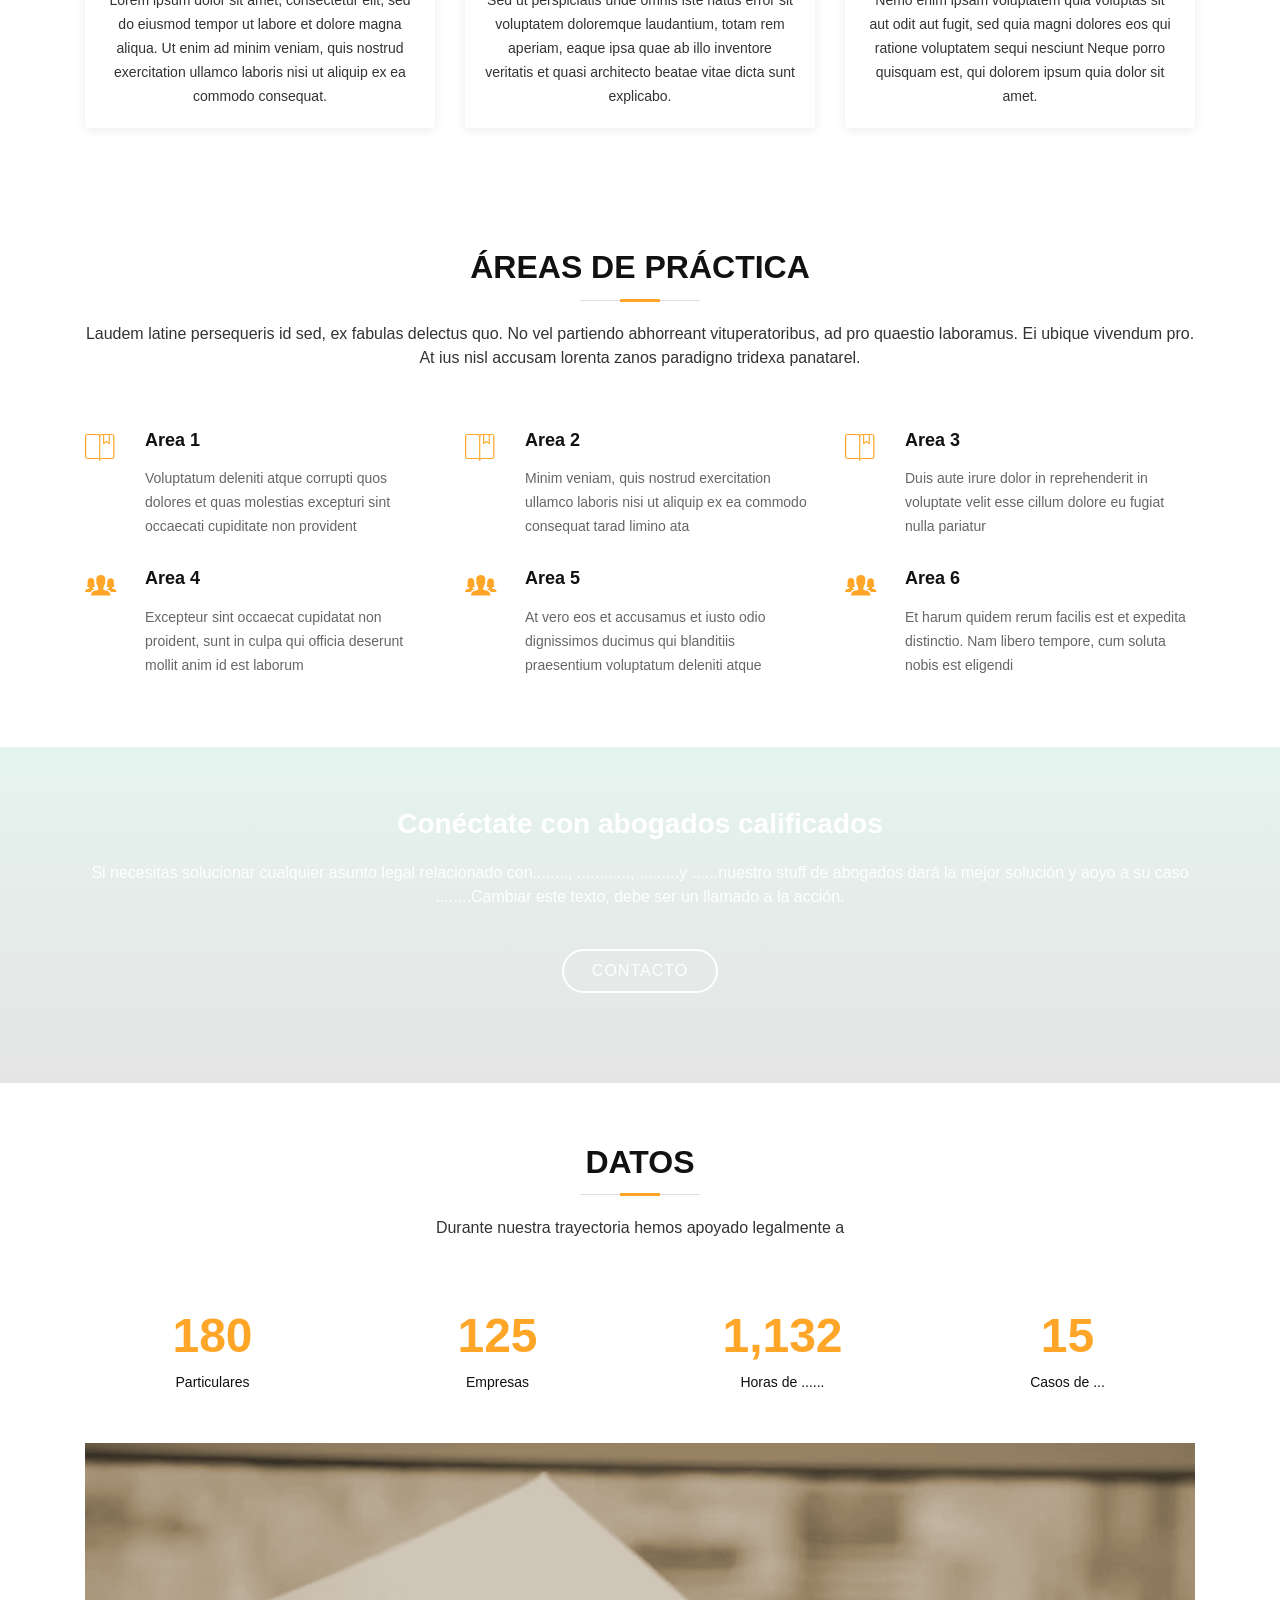
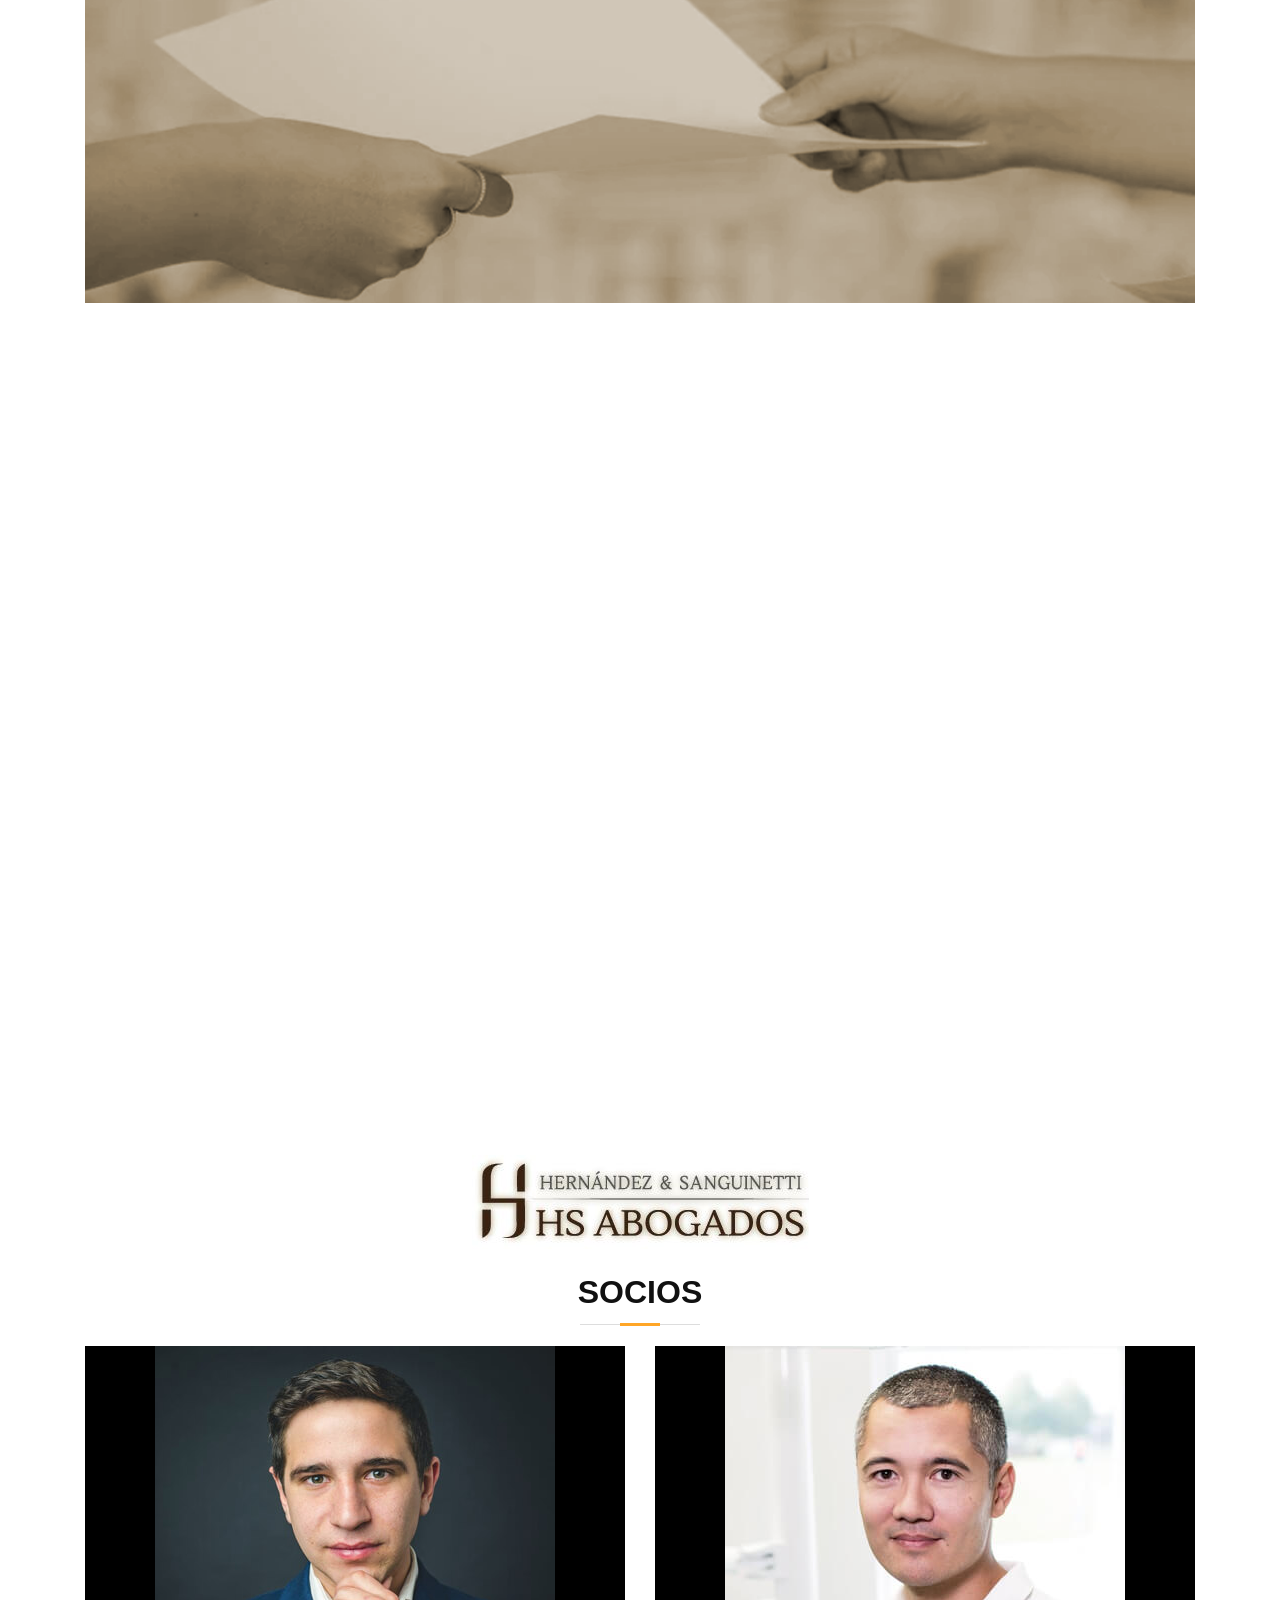
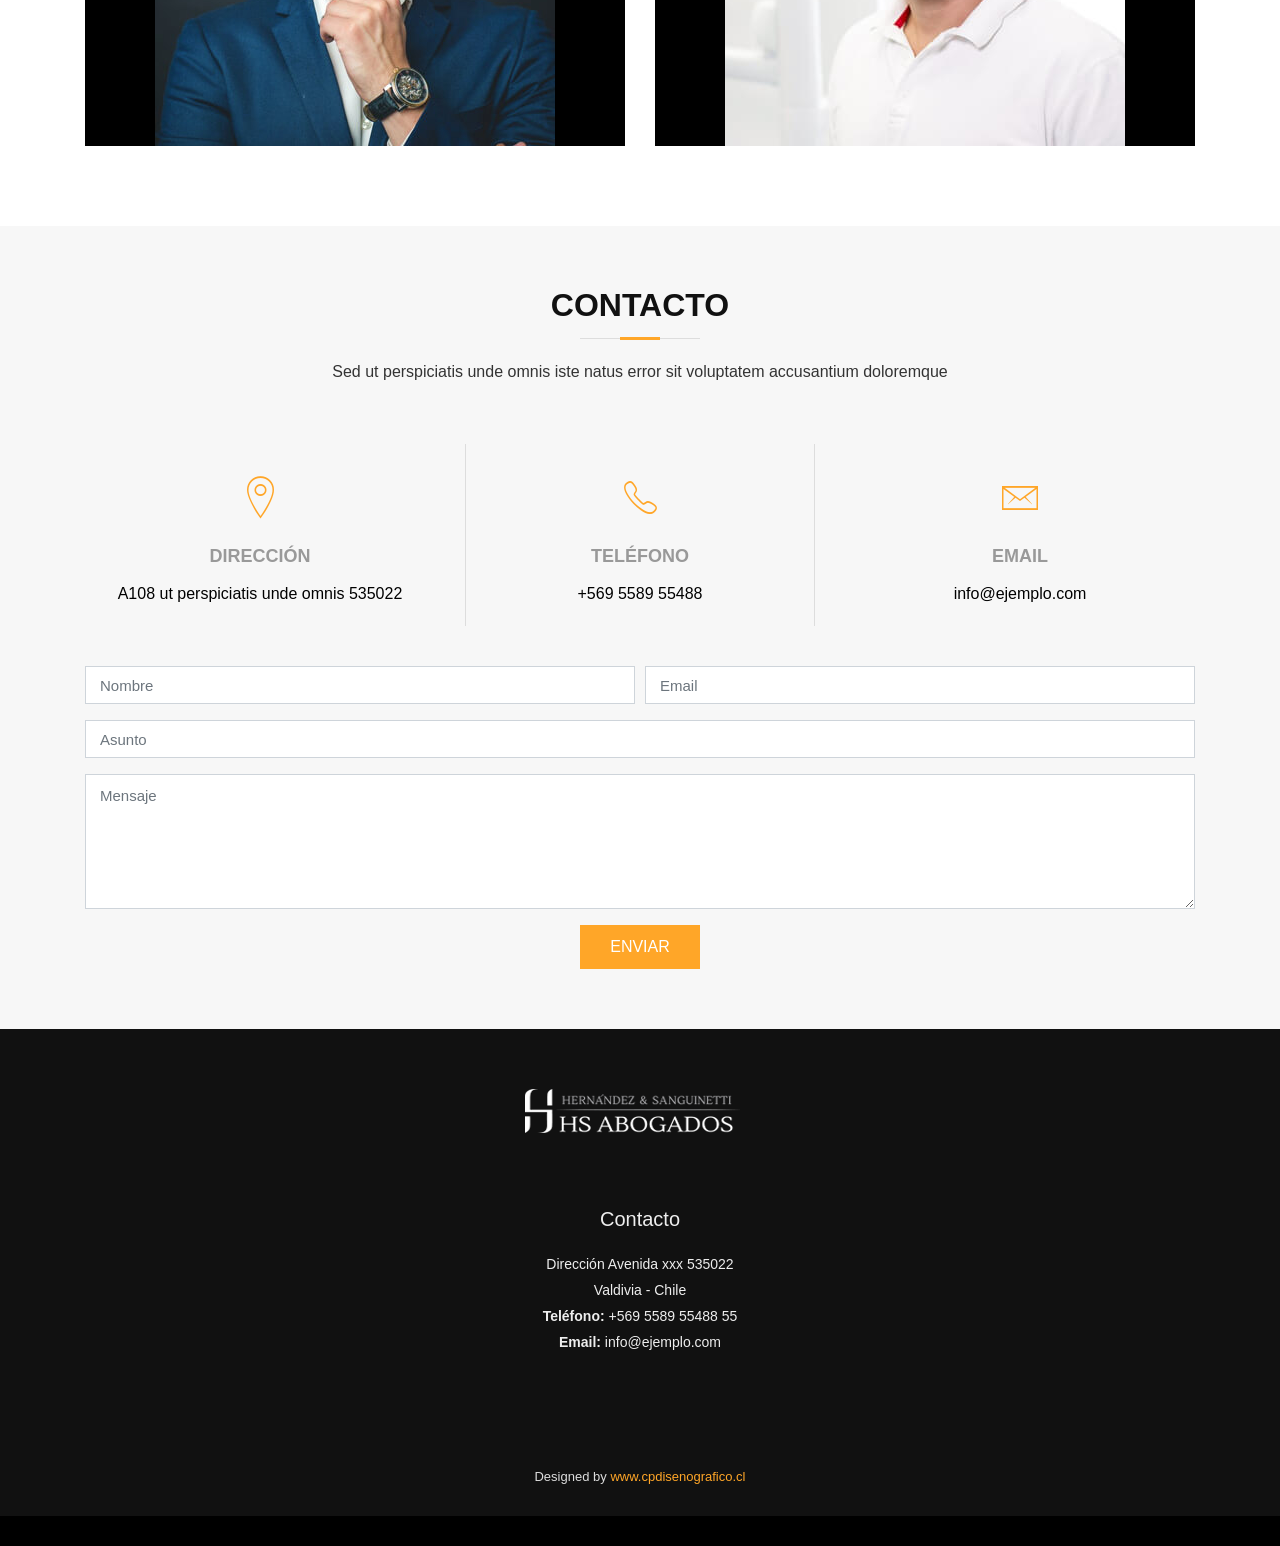
==== commit 9472e42c: "Add files via upload" ====
--- a/index.html
+++ b/index.html
@@ -143,7 +143,7 @@
       <div class="container" align="center">
 
         <header class="section-header">
-      <img src="img/logo-color.jpg"  alt="">
+      <img src="img/logo-color.jpg"  alt="HS abogados">
       <br><br><br>
           <h3>Trayectoria</h3>
 
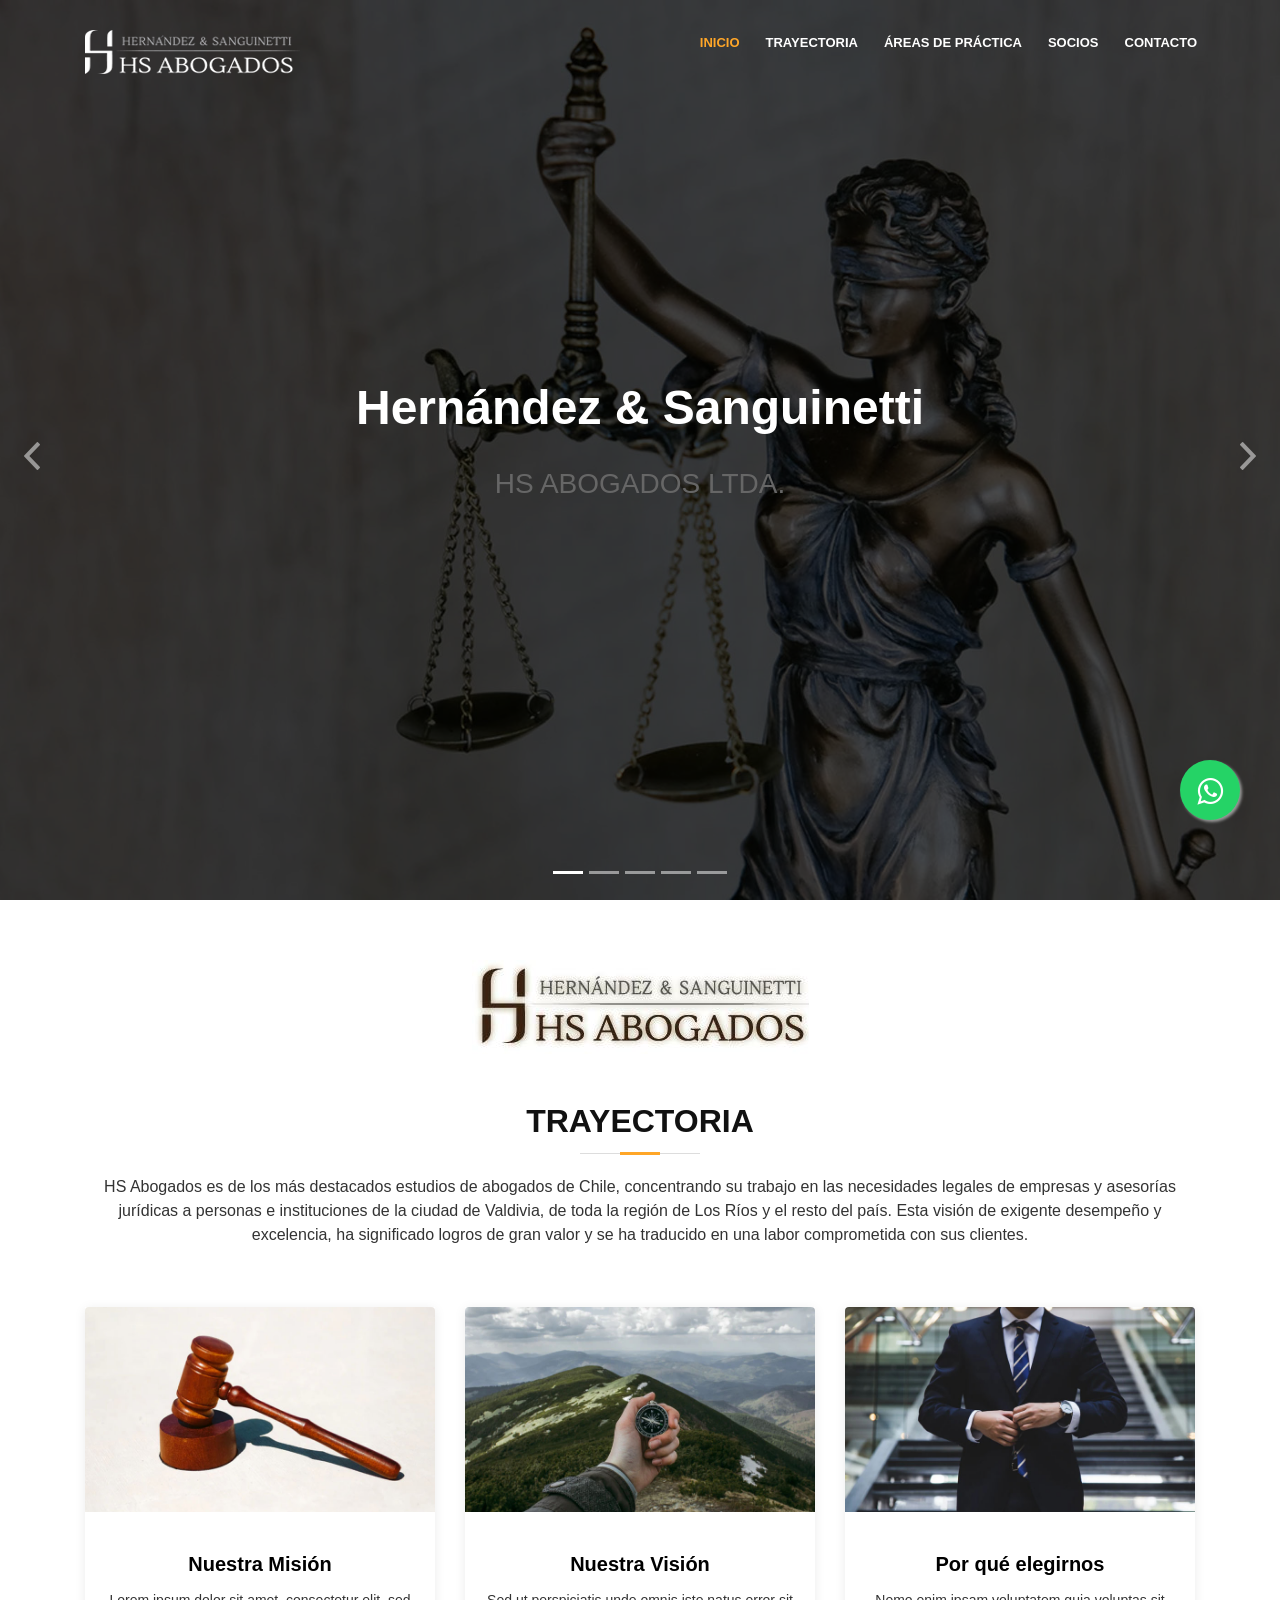
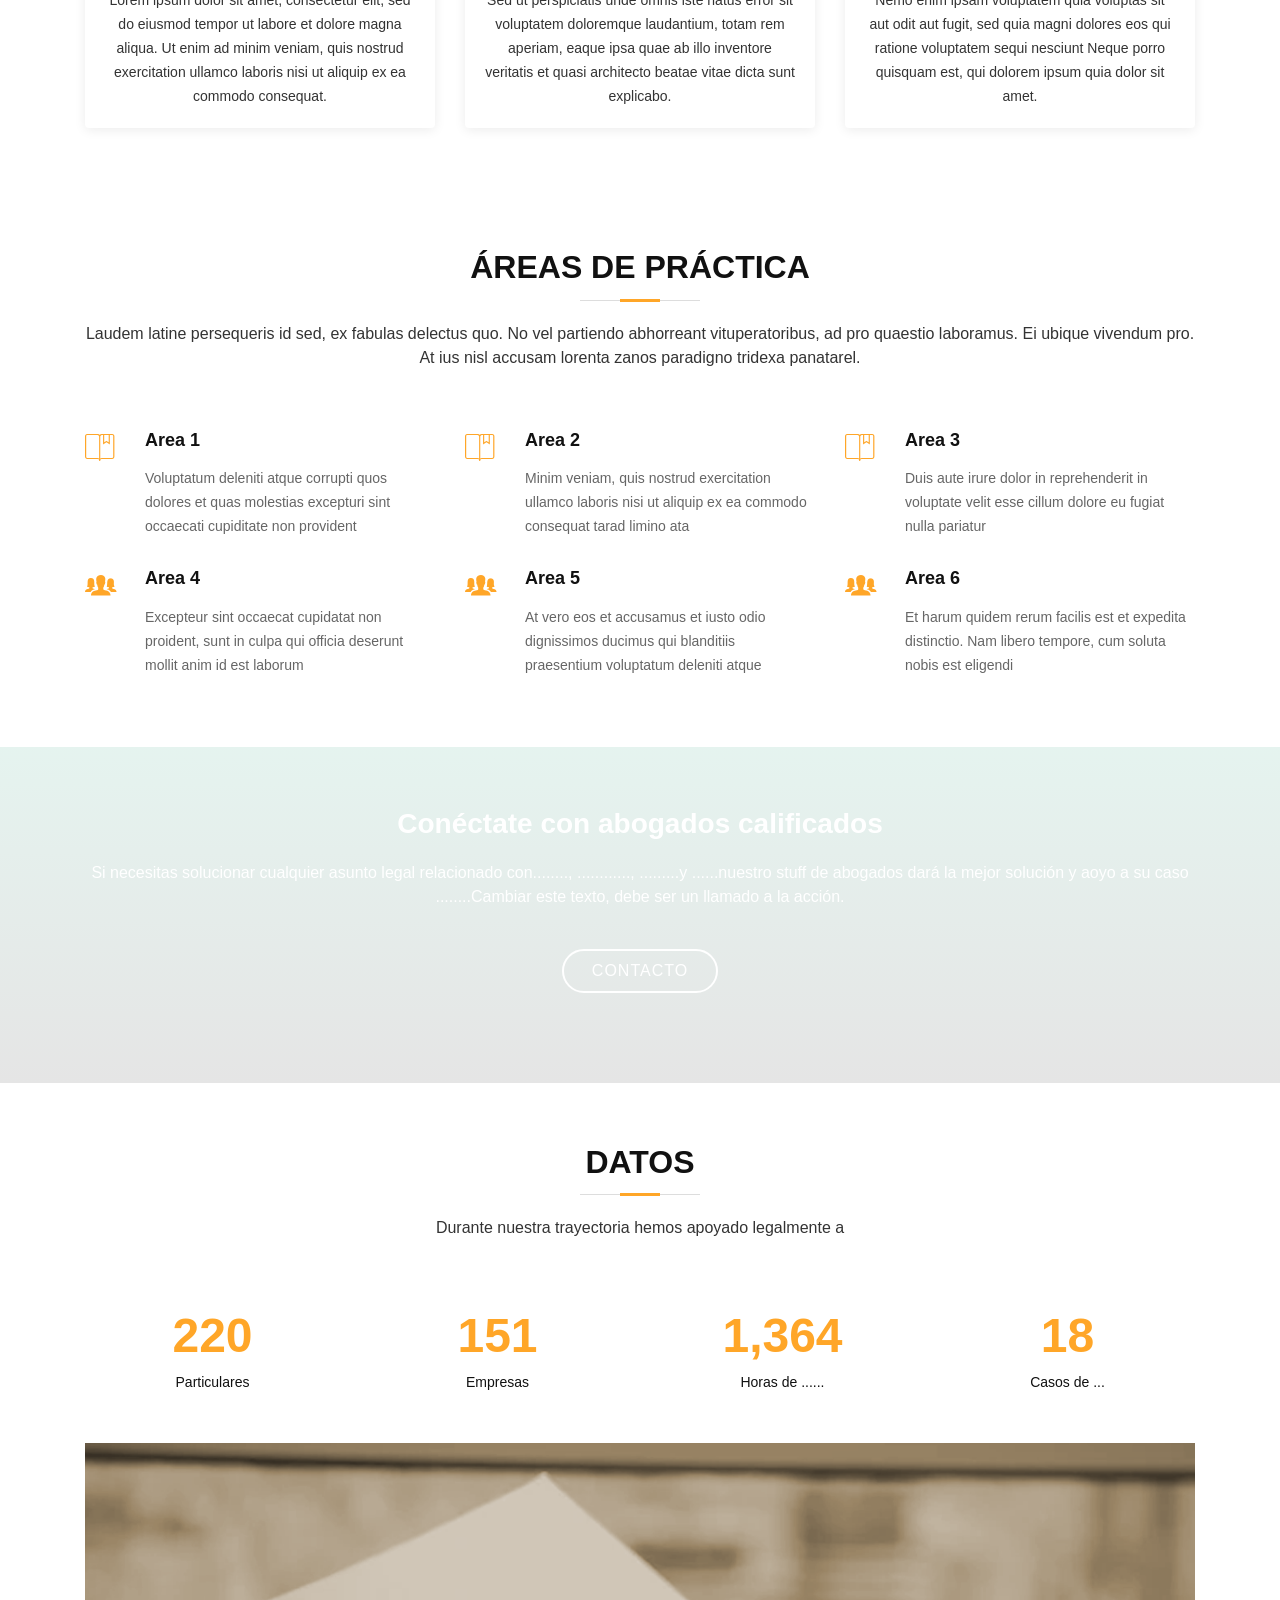
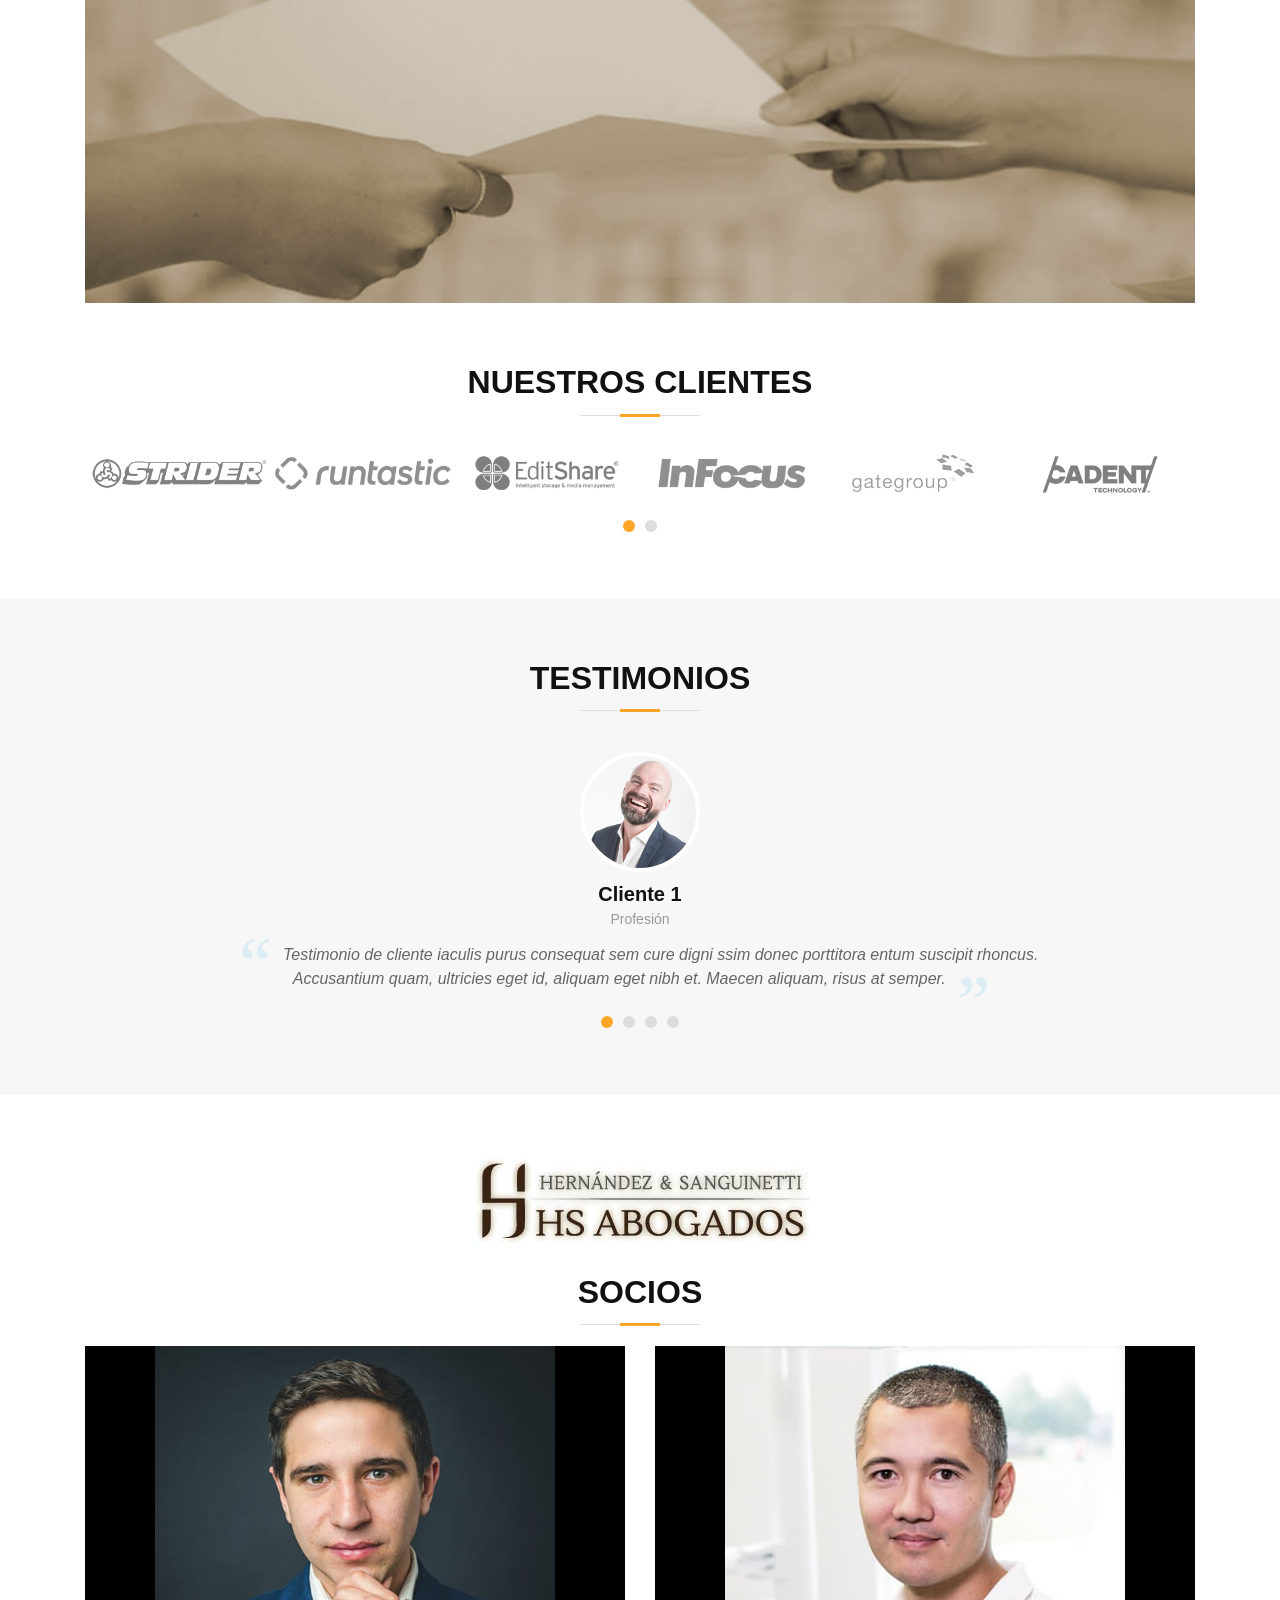
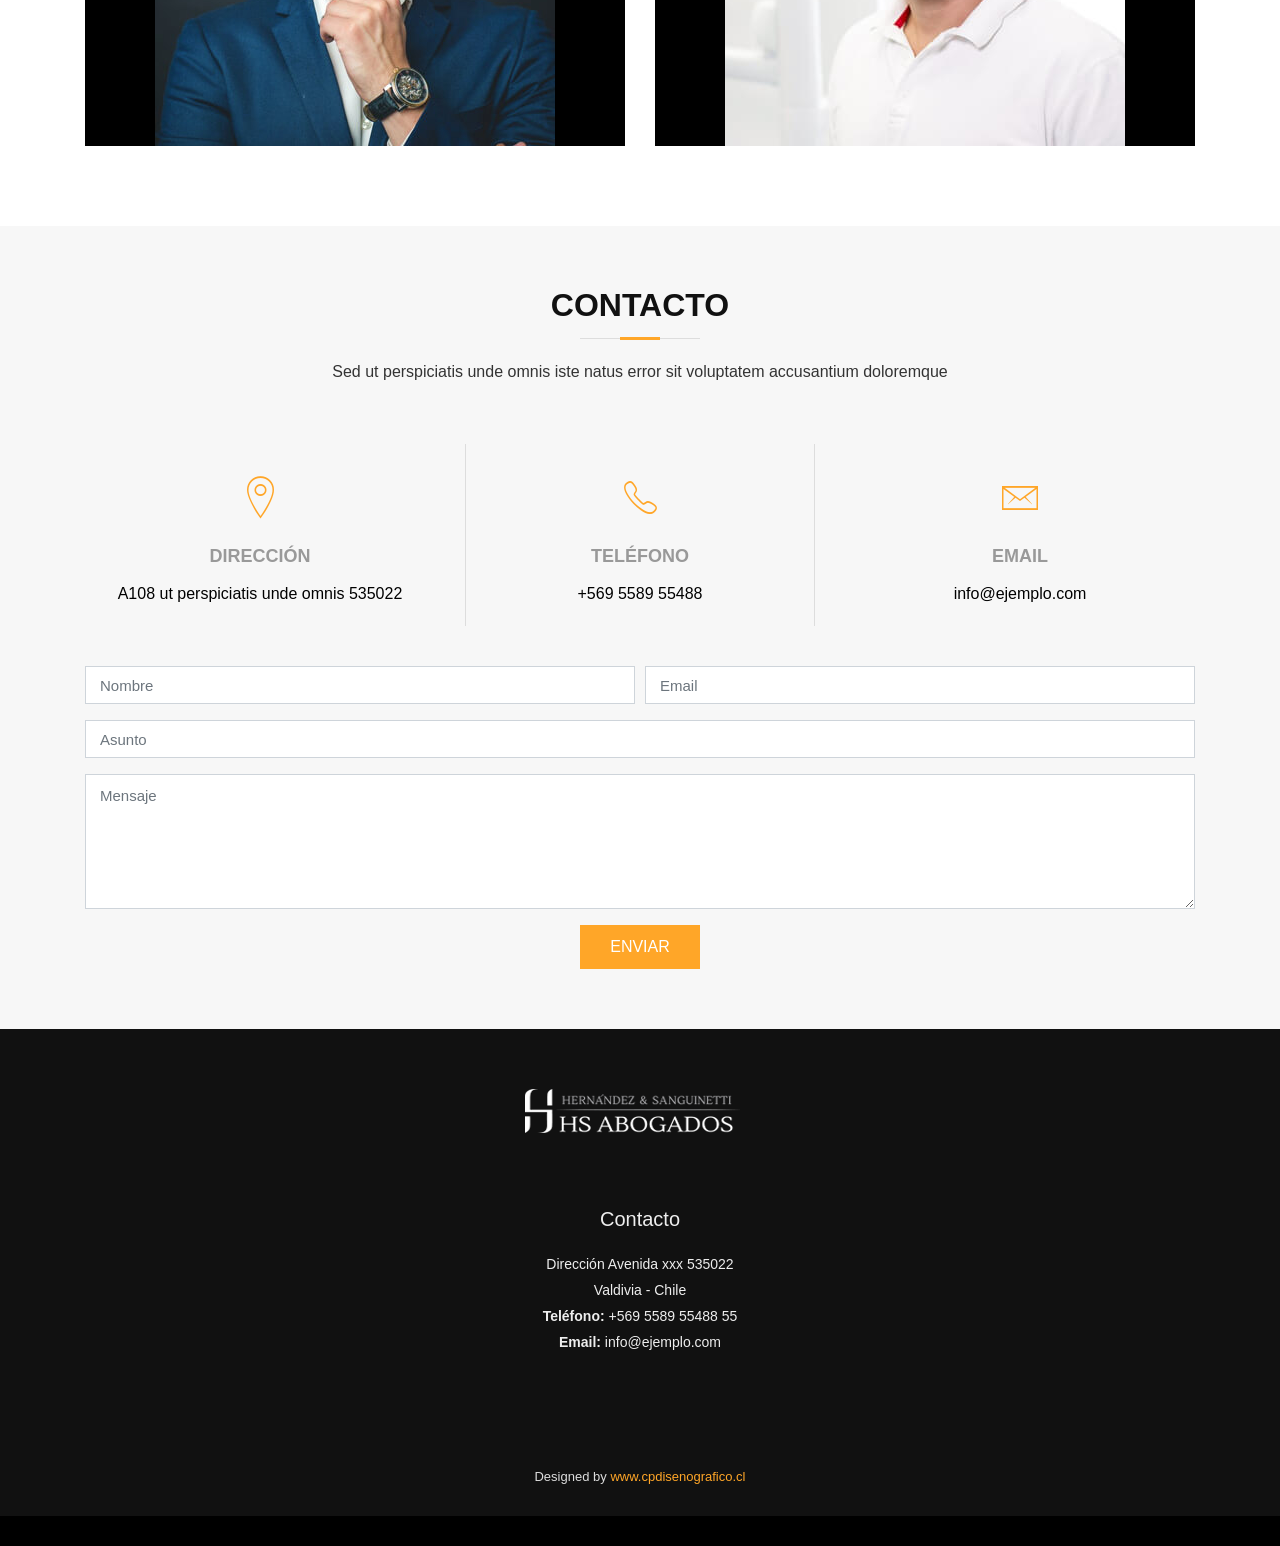
==== commit 35a7322f: "Add files via upload" ====
--- a/index.html
+++ b/index.html
@@ -67,7 +67,7 @@
             <div class="carousel-background"><img src="img/intro-carousel/1.jpg" alt=""></div>
             <div class="carousel-container">
               <div class="carousel-content">
-                <h2>Hernandez & Sanguinetti</h2>
+                <h2>Hernández & Sanguinetti</h2>
                 <h3>HS  ABOGADOS LTDA.</h3>
 
               </div>
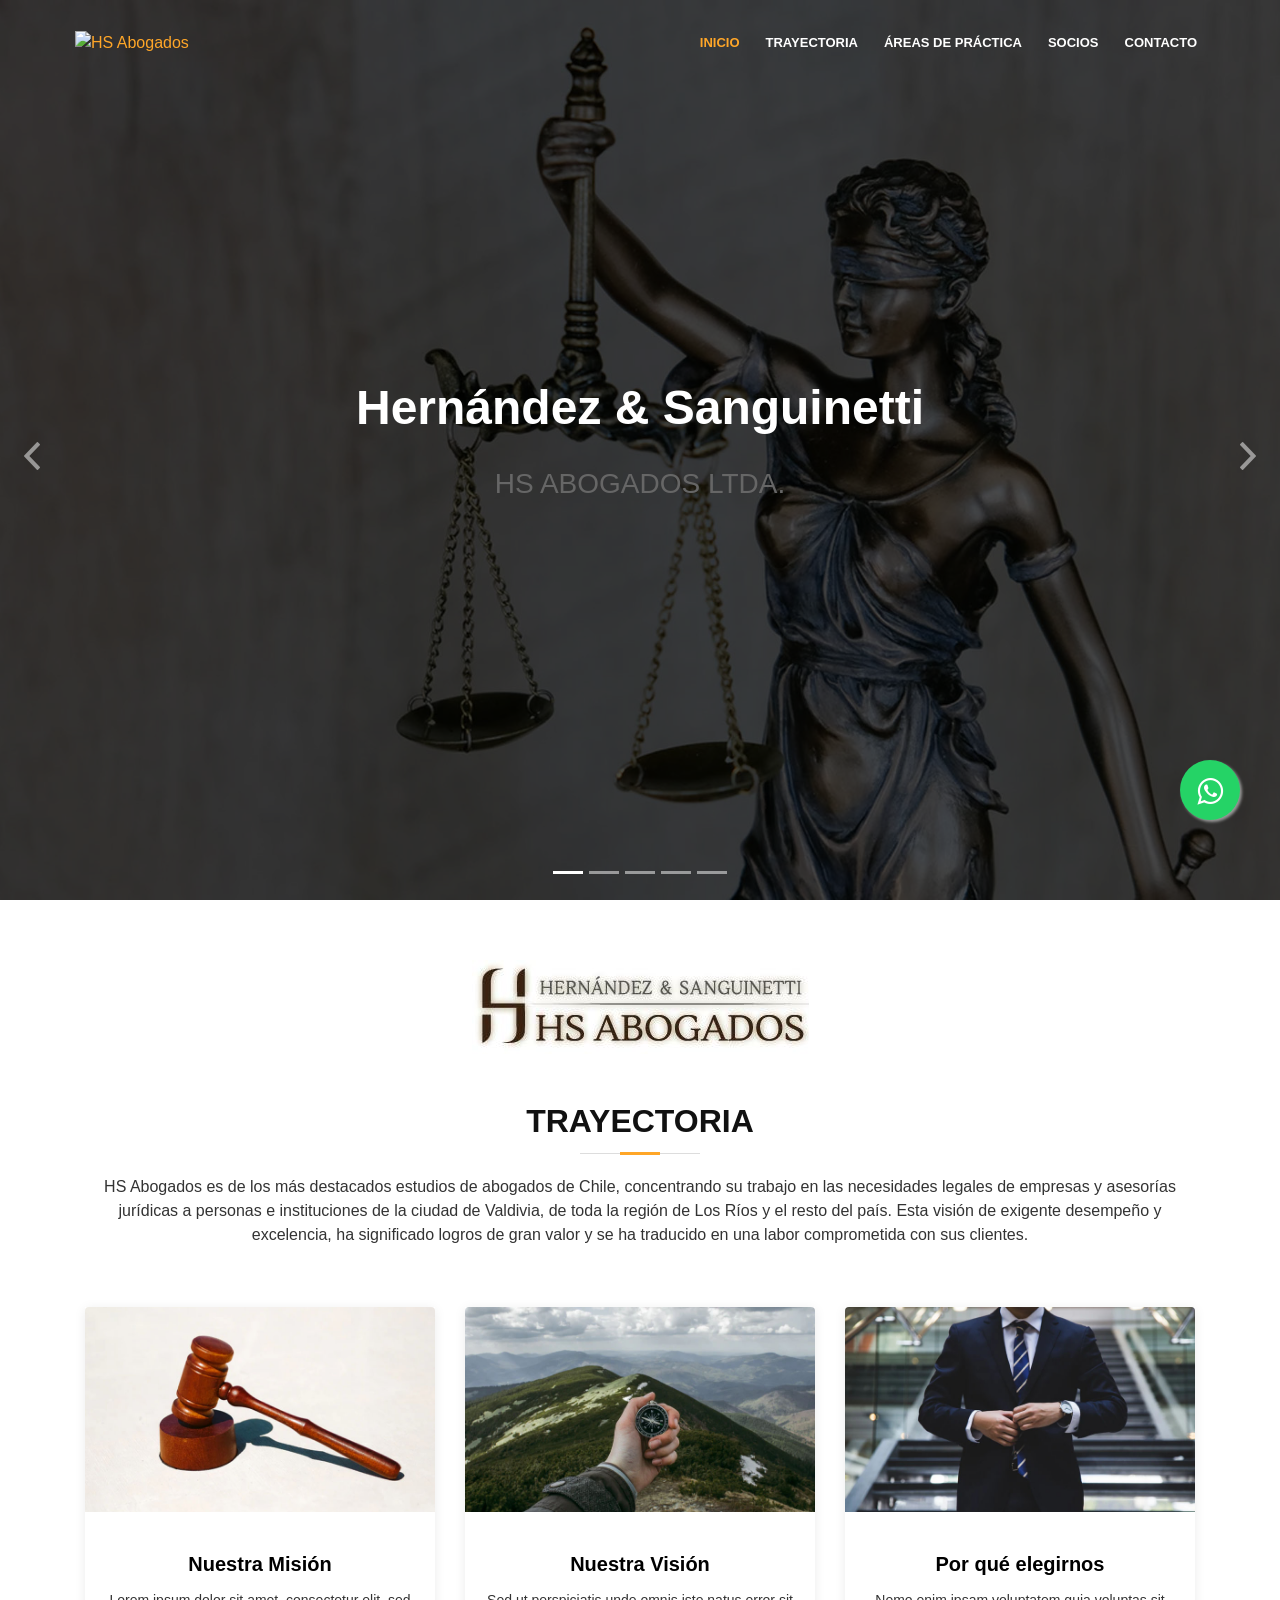
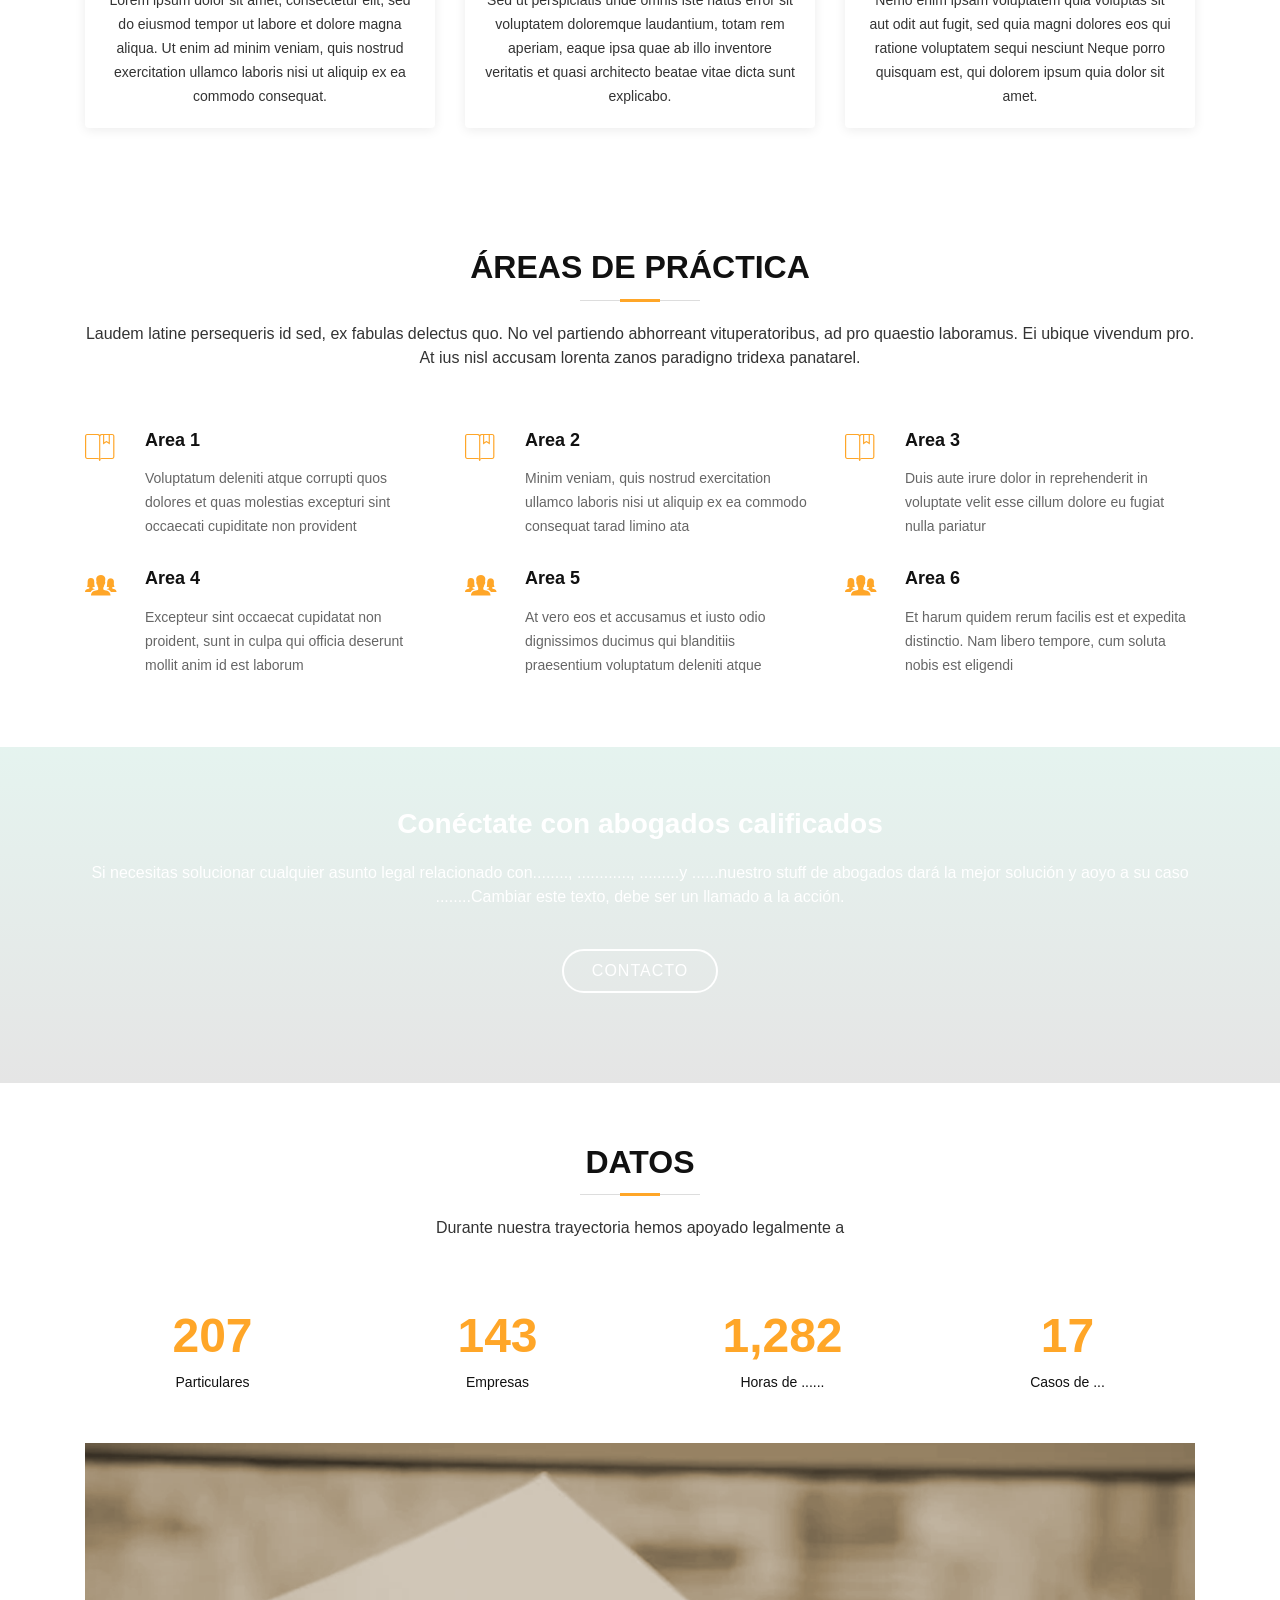
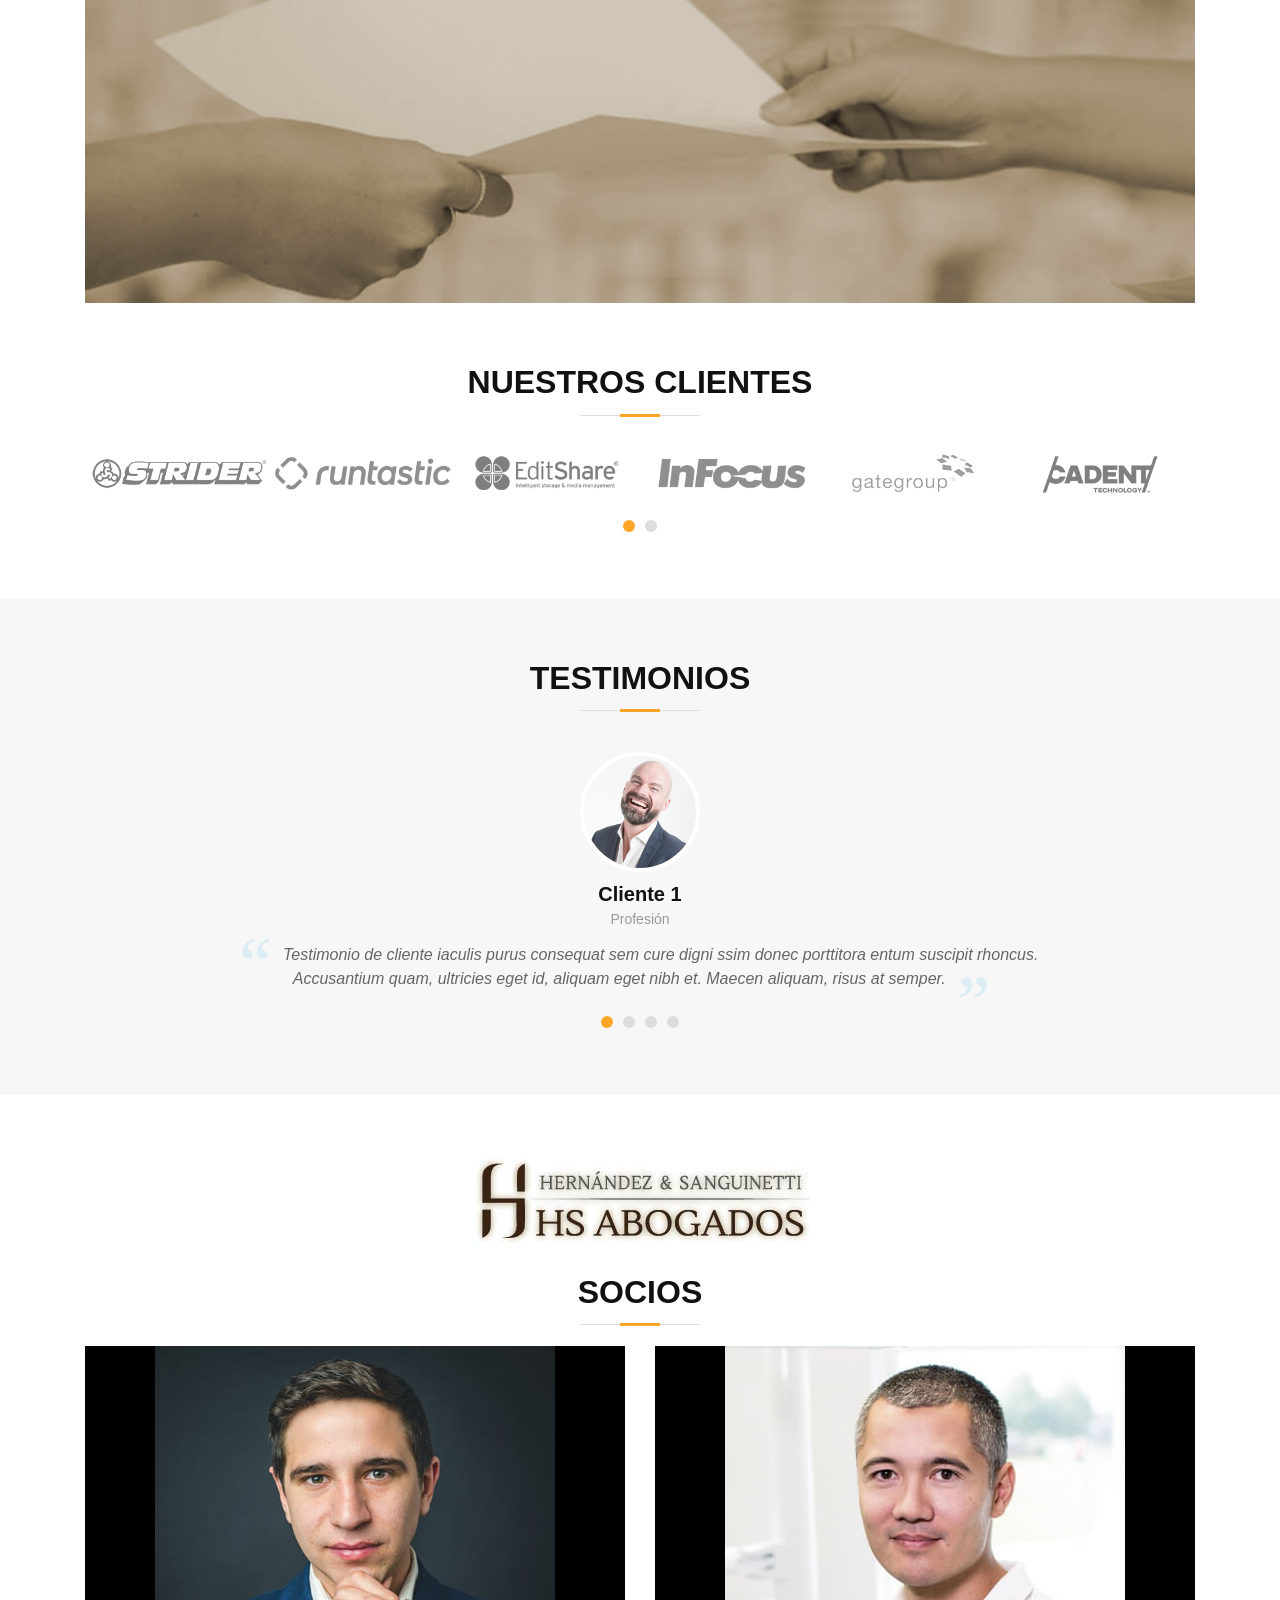
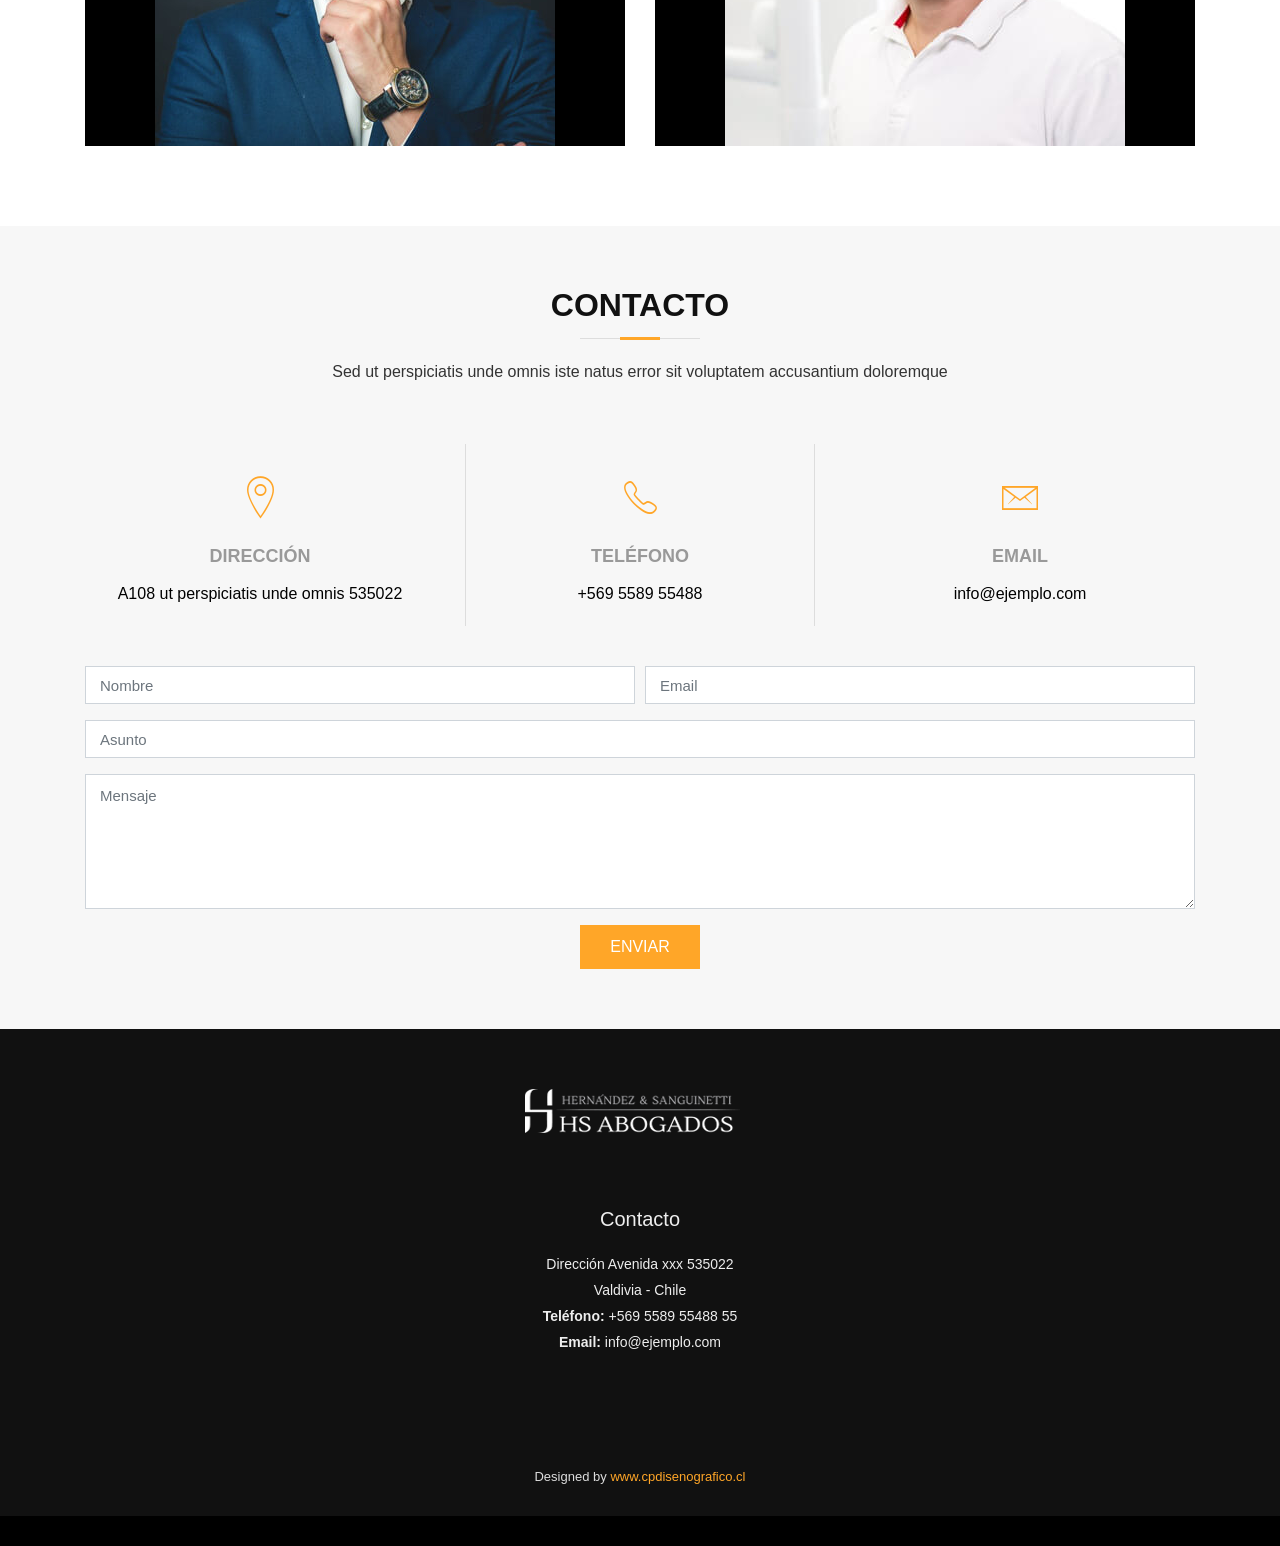
==== commit 0da38124: "Add files via upload" ====
--- a/index.html
+++ b/index.html
@@ -36,7 +36,7 @@
     <div class="container-fluid">
 
       <div id="logo" class="pull-left">
-        <a href="#intro"><img src="img/logoHSabogados_pngcol.png" alt="HS Abogados" title="HS Abogados" /></a>
+        <a href="#intro"><img src="img/logomenu.png" alt="HS Abogados" title="HS Abogados" /></a>
 
       </div>
 
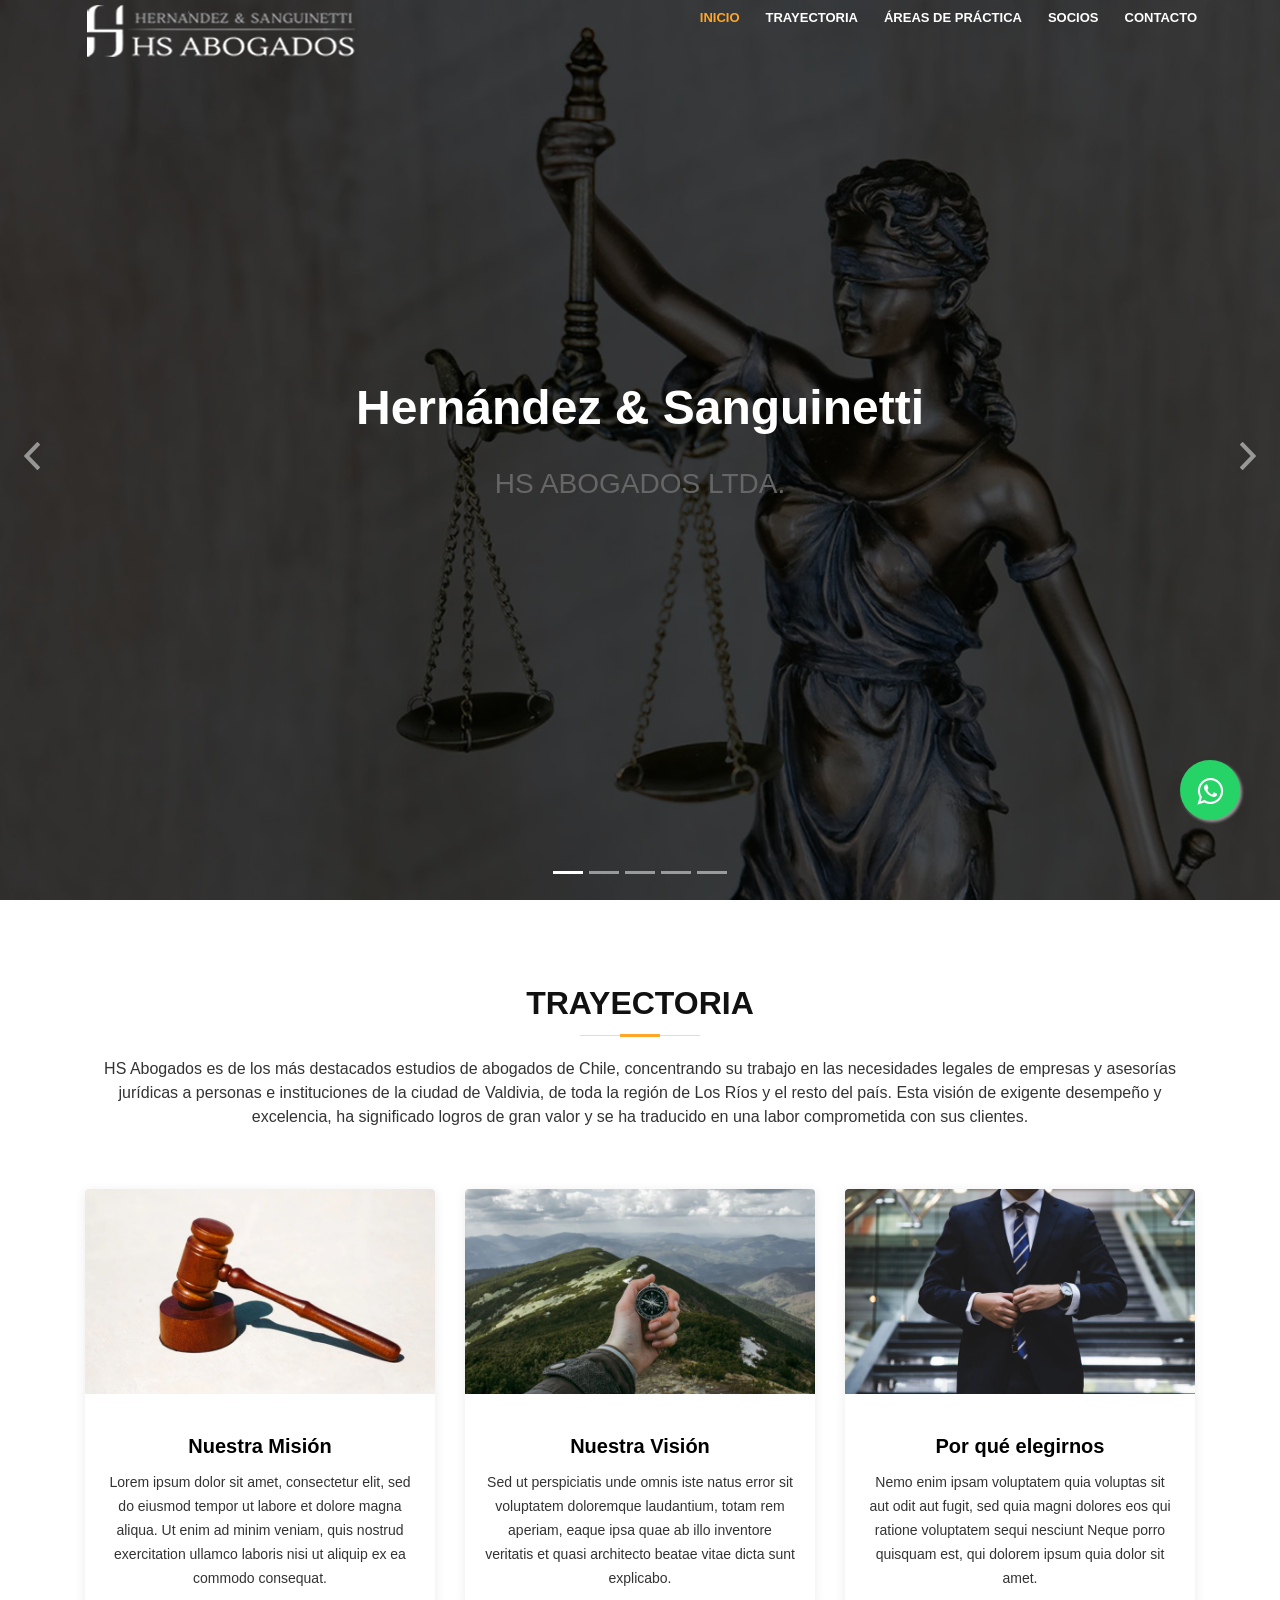
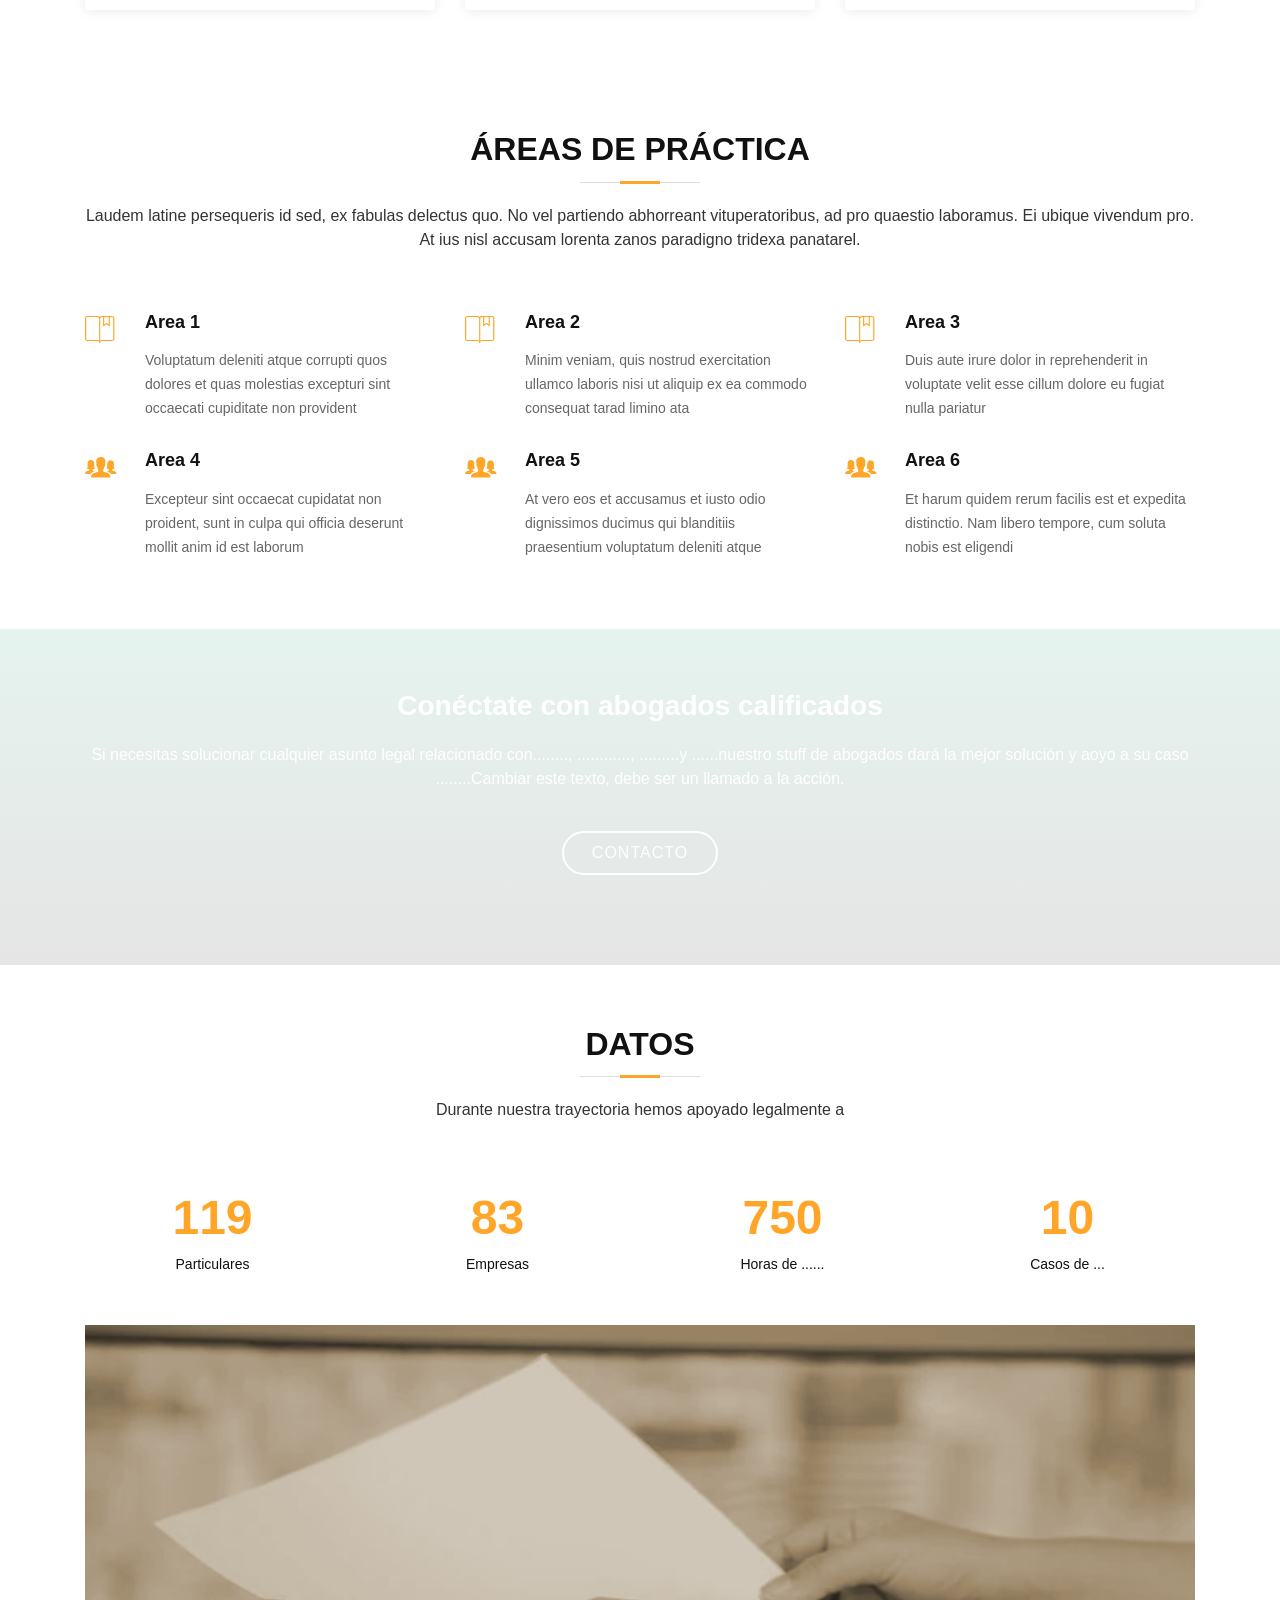
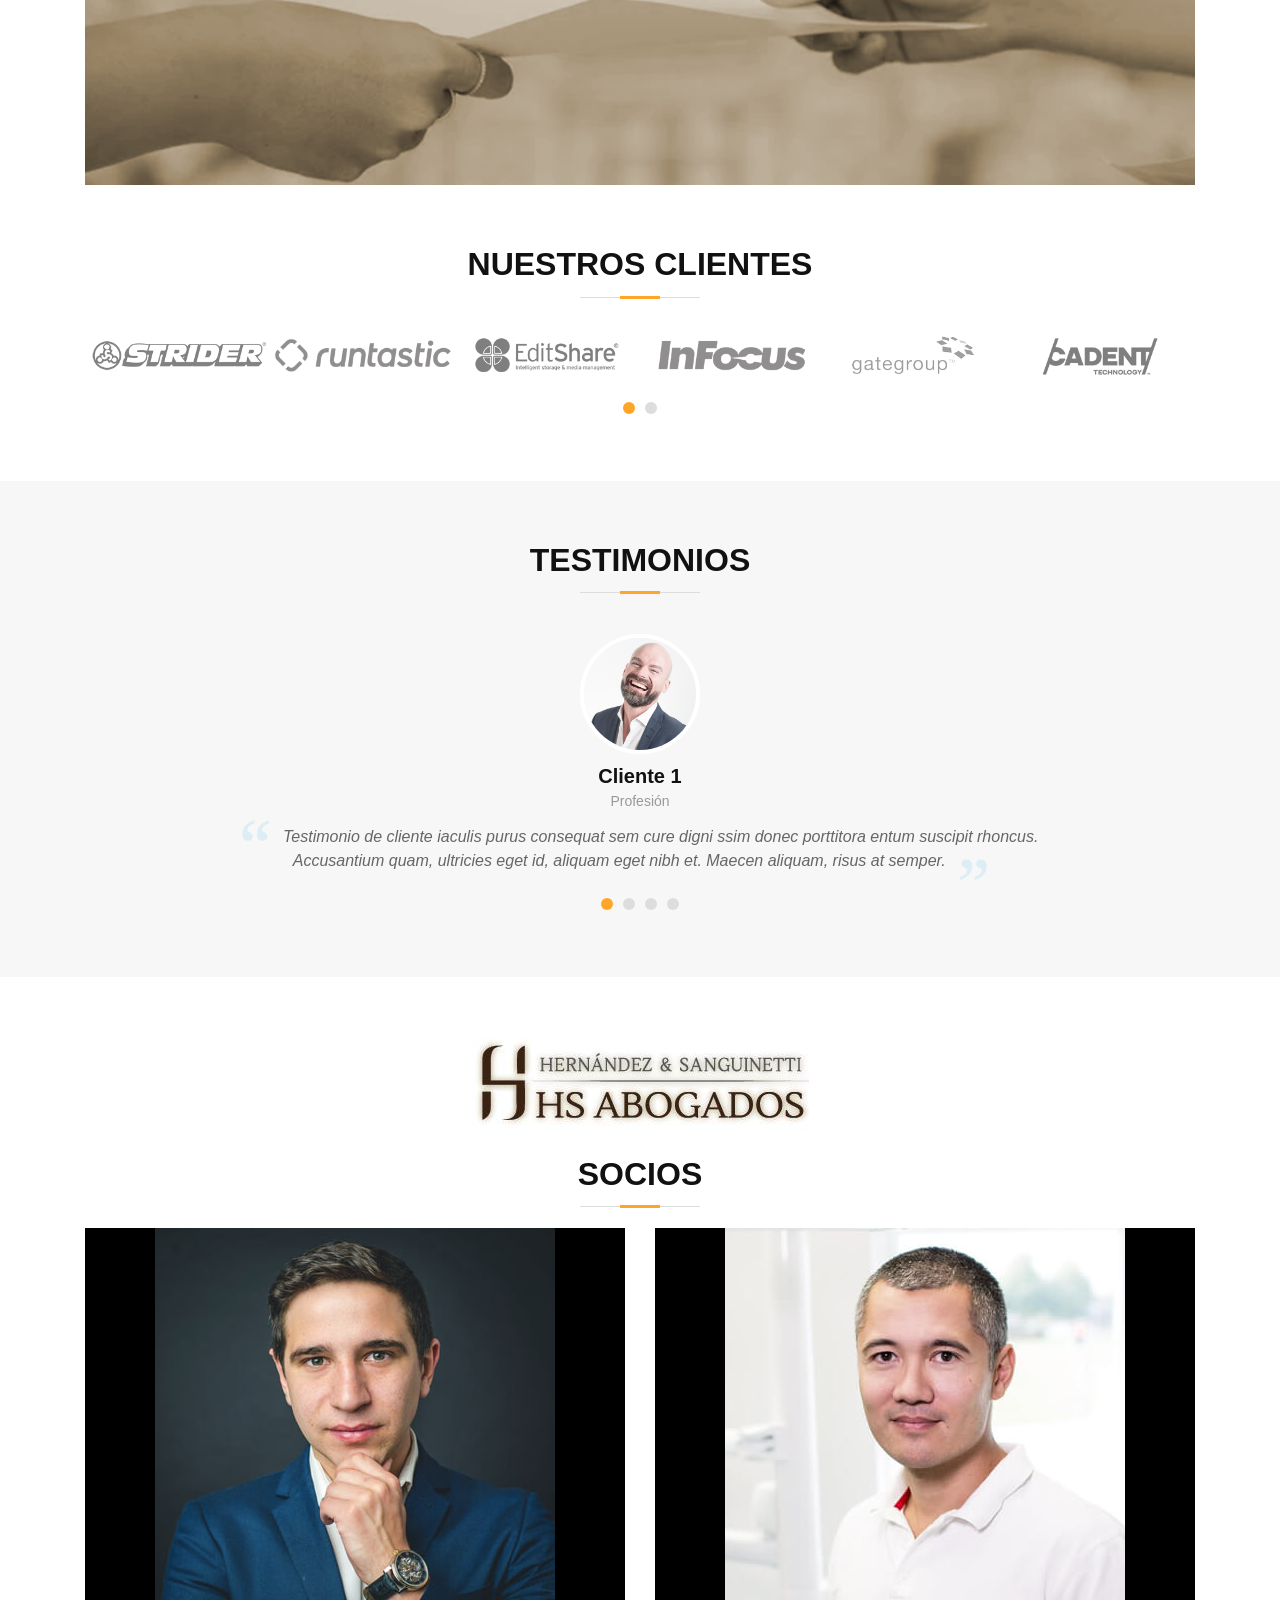
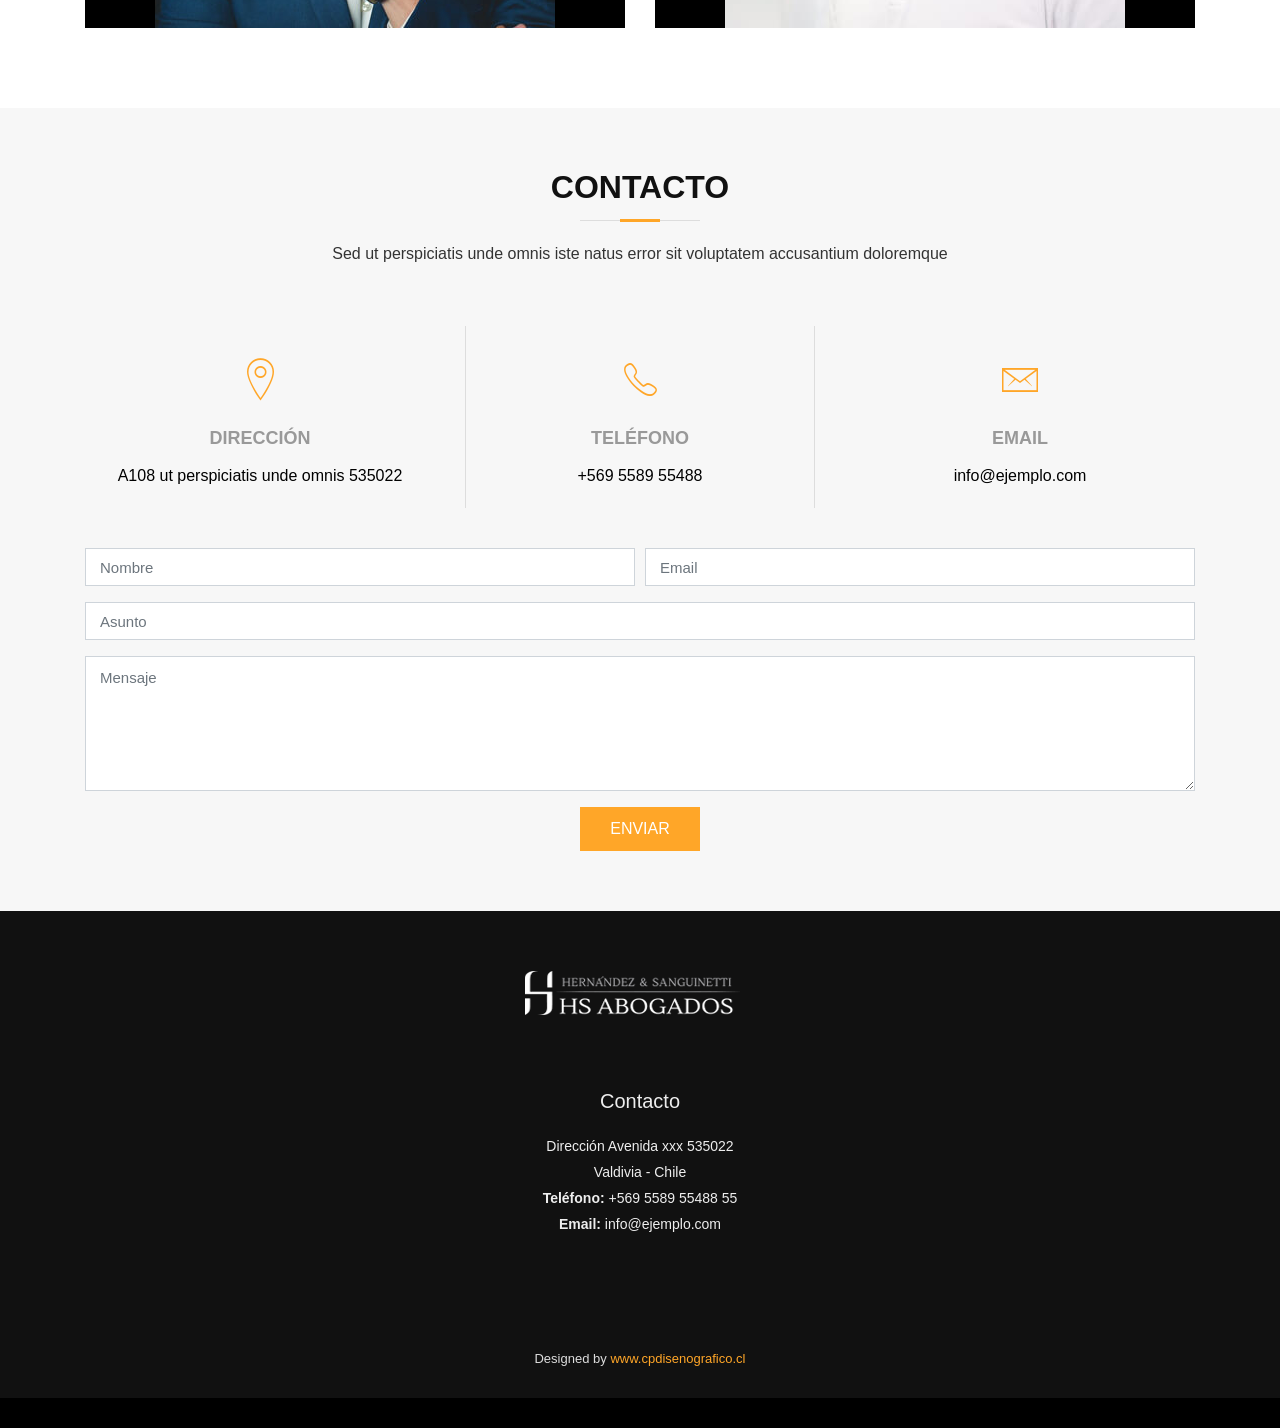
==== commit 4a7e97b3: "Add files via upload" ====
--- a/index.html
+++ b/index.html
@@ -34,12 +34,9 @@
   ============================-->
   <header id="header">
     <div class="container-fluid">
-
       <div id="logo" class="pull-left">
         <a href="#intro"><img src="img/logomenu.png" alt="HS Abogados" title="HS Abogados" /></a>
-
-      </div>
-
+      </div>
       <nav id="nav-menu-container">
         <ul class="nav-menu">
           <li class="menu-active"><a href="#intro">Inicio</a></li>
@@ -143,8 +140,8 @@
       <div class="container" align="center">
 
         <header class="section-header">
-      <img src="img/logo-color.jpg"  alt="HS abogados">
-      <br><br><br>
+
+<br>
           <h3>Trayectoria</h3>
 
           <p>HS Abogados es de los más destacados estudios de abogados de Chile, concentrando su trabajo en las necesidades legales de empresas y asesorías jurídicas a personas e instituciones de la ciudad de Valdivia, de toda la región de Los Ríos y el resto del país. Esta visión de exigente desempeño y excelencia, ha significado logros de gran valor y se ha traducido en una labor comprometida con sus clientes.</p>
--- a/css/style.css
+++ b/css/style.css
@@ -125,8 +125,8 @@
 --------------------------------------------------------------*/
 
 #header {
-  padding: 30px 0;
-  height: 92px;
+  padding:5px 0;
+  height: 100px;
   position: fixed;
   left: 0;
   top: 0;
@@ -138,7 +138,7 @@
 #header.header-scrolled {
   background: rgba(0, 0, 0, 0.9);
   padding: 20px 0;
-  height: 72px;
+  height: 100px;
   transition: all 0.5s;
 }
 
@@ -148,10 +148,10 @@
 
 #header #logo h1 {
   font-size: 34px;
-  margin: 0;
-  padding: 0;
+  margin: 10;
+  padding: 10;
   line-height: 1;
-  font-family: "Montserrat", sans-serif;
+  font-family: "Times";
   font-weight: 700;
   letter-spacing: 3px;
 }
@@ -436,7 +436,7 @@
   margin: 20px 20px 0 0;
   border: 0;
   background: none;
-  font-size: 24px;
+  font-size: 30px;
   display: none;
   transition: all 0.4s;
   outline: none;
@@ -457,7 +457,7 @@
   z-index: 998;
   background: rgba(0, 0, 0, 0.8);
   left: -260px;
-  width: 260px;
+  width:260px;
   overflow-y: auto;
   transition: 0.4s;
 }
@@ -509,7 +509,7 @@
 }
 
 #mobile-nav ul .menu-has-children i.fa-chevron-up {
-  color: #FFA628;
+  color: #18d26e;
 }
 
 #mobile-nav ul .menu-has-children li a {
@@ -517,7 +517,7 @@
 }
 
 #mobile-nav ul .menu-item-active {
-  color: #FFA628;
+  color: #18d26e;
 }
 
 #mobile-body-overly {
@@ -900,157 +900,6 @@
   padding-top: 30px;
 }
 
-/* Portfolio Section
---------------------------------*/
-
-#portfolio {
-  padding: 60px 0;
-}
-
-#portfolio #portfolio-flters {
-  padding: 0;
-  margin: 5px 0 35px 0;
-  list-style: none;
-  text-align: center;
-}
-
-#portfolio #portfolio-flters li {
-  cursor: pointer;
-  margin: 15px 15px 15px 0;
-  display: inline-block;
-  padding: 10px 20px;
-  font-size: 12px;
-  line-height: 20px;
-  color: #666666;
-  border-radius: 4px;
-  text-transform: uppercase;
-  background: #fff;
-  margin-bottom: 5px;
-  transition: all 0.3s ease-in-out;
-}
-
-#portfolio #portfolio-flters li:hover,
-#portfolio #portfolio-flters li.filter-active {
-  background: #FFA628;
-  color: #fff;
-}
-
-#portfolio #portfolio-flters li:last-child {
-  margin-right: 0;
-}
-
-#portfolio .portfolio-wrap {
-  box-shadow: 0px 2px 12px rgba(0, 0, 0, 0.08);
-  transition: 0.3s;
-}
-
-#portfolio .portfolio-wrap:hover {
-  box-shadow: 0px 4px 14px rgba(0, 0, 0, 0.16);
-}
-
-#portfolio .portfolio-item {
-  position: relative;
-  height: 360px;
-  overflow: hidden;
-}
-
-#portfolio .portfolio-item figure {
-  background: #000;
-  overflow: hidden;
-  height: 240px;
-  position: relative;
-  border-radius: 4px 4px 0 0;
-  margin: 0;
-}
-
-#portfolio .portfolio-item figure:hover img {
-  opacity: 0.4;
-  transition: 0.3s;
-}
-
-#portfolio .portfolio-item figure .link-preview,
-#portfolio .portfolio-item figure .link-details {
-  position: absolute;
-  display: inline-block;
-  opacity: 0;
-  line-height: 1;
-  text-align: center;
-  width: 36px;
-  height: 36px;
-  background: #fff;
-  border-radius: 50%;
-  transition: 0.2s linear;
-}
-
-#portfolio .portfolio-item figure .link-preview i,
-#portfolio .portfolio-item figure .link-details i {
-  padding-top: 6px;
-  font-size: 22px;
-  color: #333;
-}
-
-#portfolio .portfolio-item figure .link-preview:hover,
-#portfolio .portfolio-item figure .link-details:hover {
-  background: #FFA628;
-}
-
-#portfolio .portfolio-item figure .link-preview:hover i,
-#portfolio .portfolio-item figure .link-details:hover i {
-  color: #fff;
-}
-
-#portfolio .portfolio-item figure .link-preview {
-  left: calc(50% - 38px);
-  top: calc(50% - 18px);
-}
-
-#portfolio .portfolio-item figure .link-details {
-  right: calc(50% - 38px);
-  top: calc(50% - 18px);
-}
-
-#portfolio .portfolio-item figure:hover .link-preview {
-  opacity: 1;
-  left: calc(50% - 44px);
-}
-
-#portfolio .portfolio-item figure:hover .link-details {
-  opacity: 1;
-  right: calc(50% - 44px);
-}
-
-#portfolio .portfolio-item .portfolio-info {
-  background: #fff;
-  text-align: center;
-  padding: 30px;
-  height: 90px;
-  border-radius: 0 0 3px 3px;
-}
-
-#portfolio .portfolio-item .portfolio-info h4 {
-  font-size: 18px;
-  line-height: 1px;
-  font-weight: 700;
-  margin-bottom: 18px;
-  padding-bottom: 0;
-}
-
-#portfolio .portfolio-item .portfolio-info h4 a {
-  color: #333;
-}
-
-#portfolio .portfolio-item .portfolio-info h4 a:hover {
-  color: #FFA628;
-}
-
-#portfolio .portfolio-item .portfolio-info p {
-  padding: 0;
-  margin: 0;
-  color: #b8b8b8;
-  font-weight: 500;
-  font-size: 14px;
-  text-transform: uppercase;
-}
 
 /* Clients Section
 --------------------------------*/
@@ -1565,7 +1414,8 @@
   }
 
   #header #logo img {
-    max-height: 40px;
+    height: 100px;
+    width: 80px;
   }
 
   #intro h2 {
